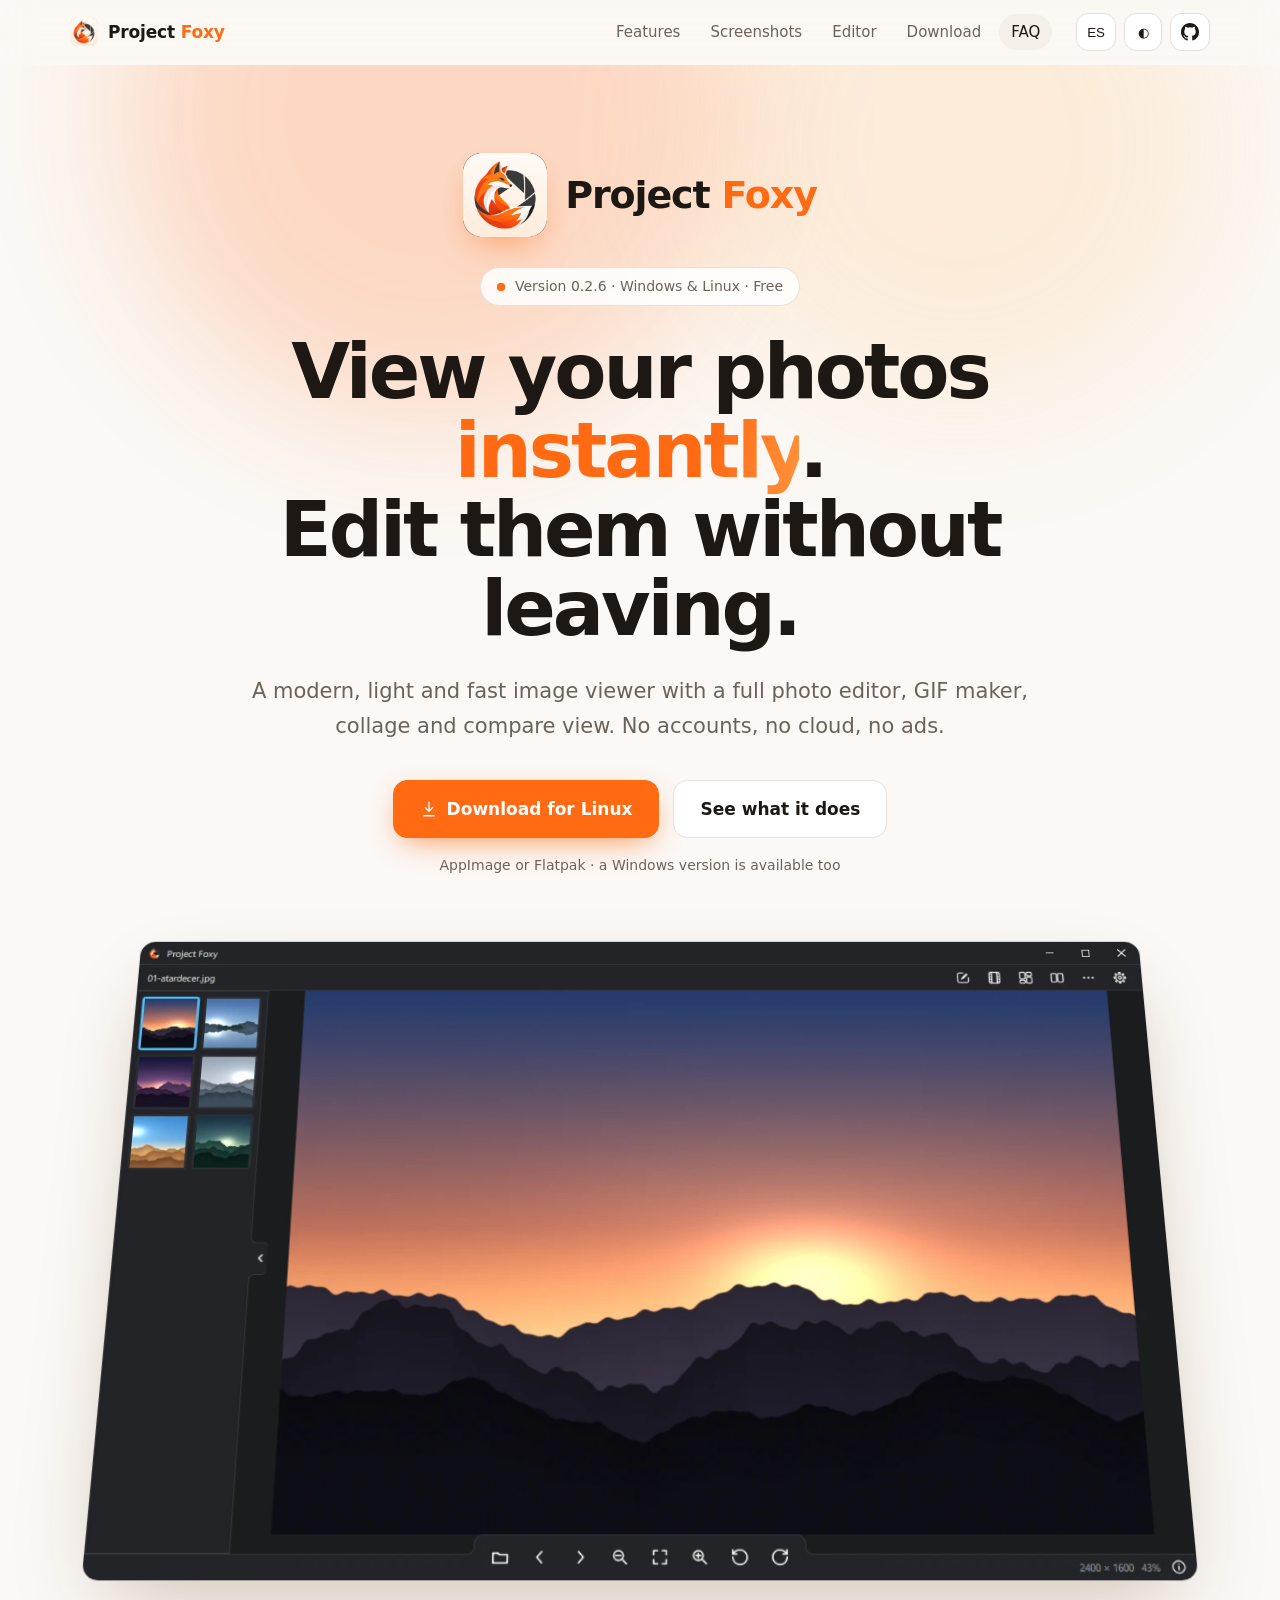
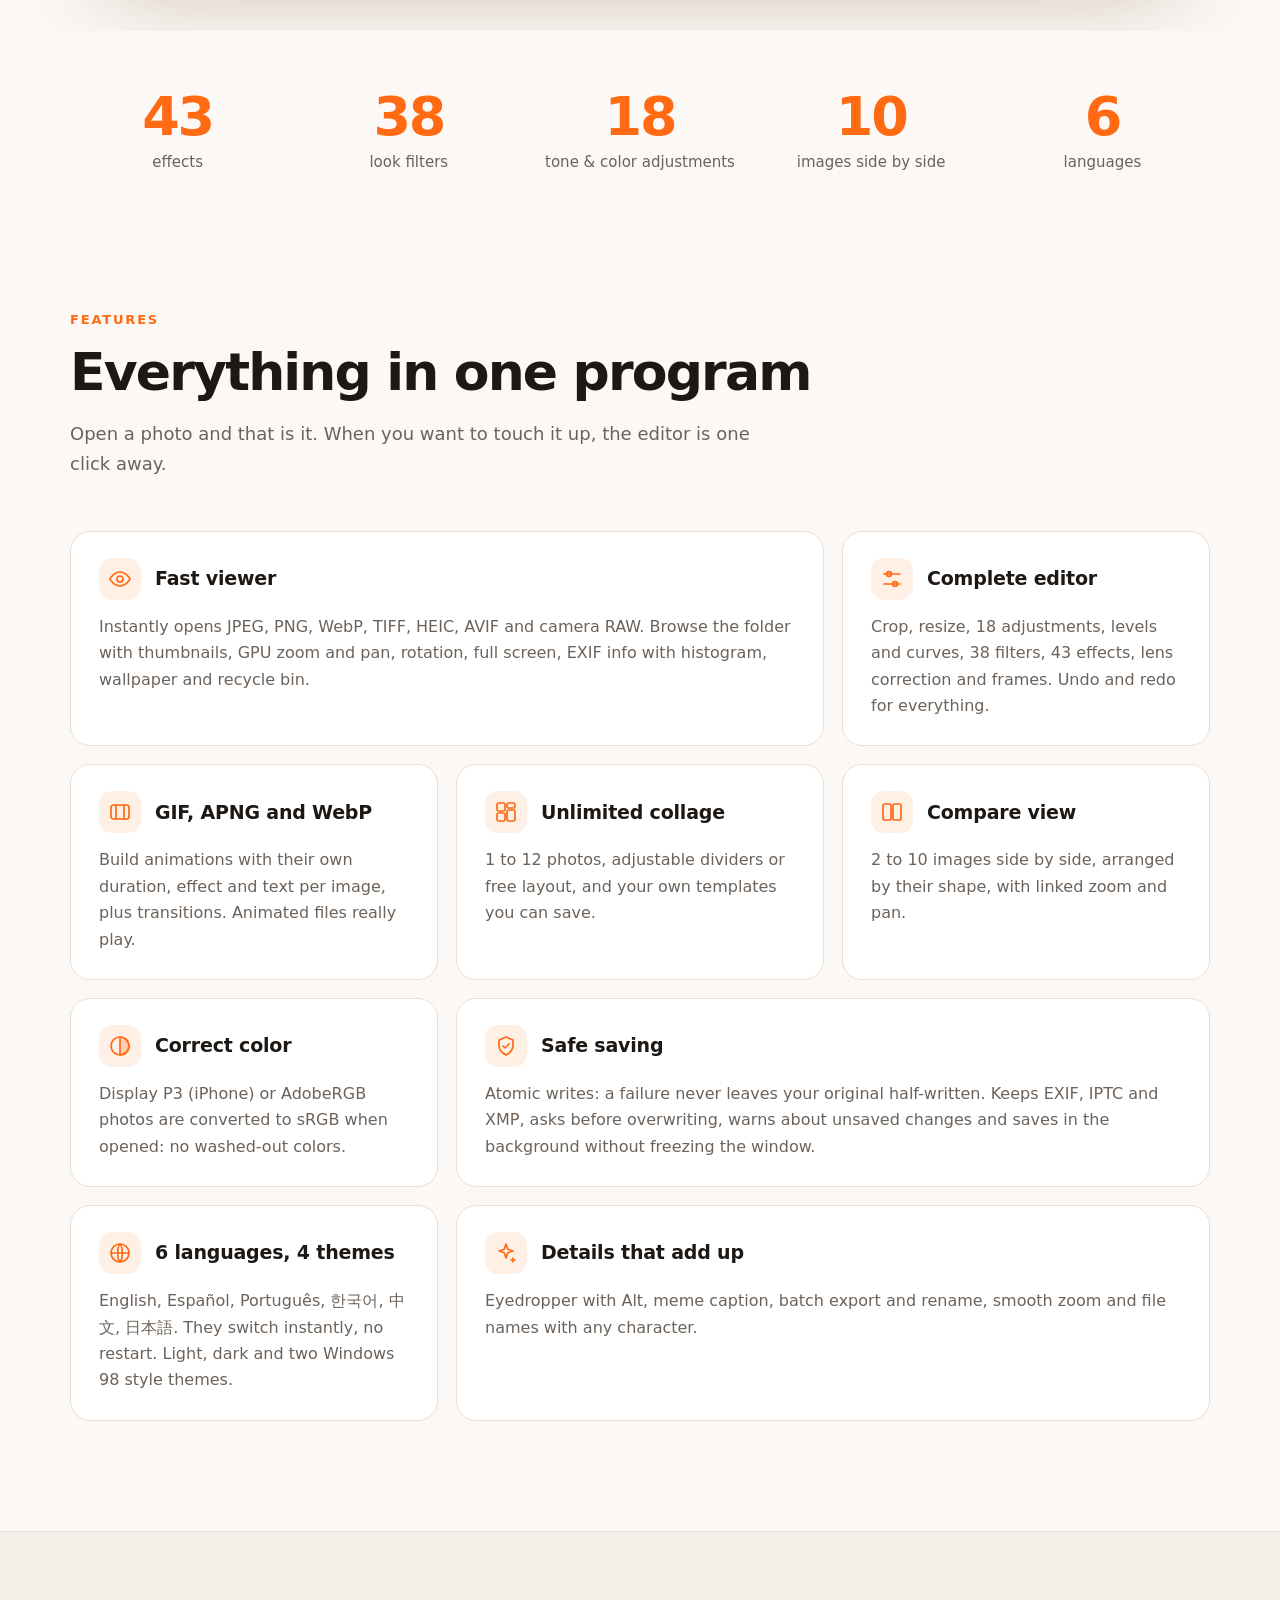
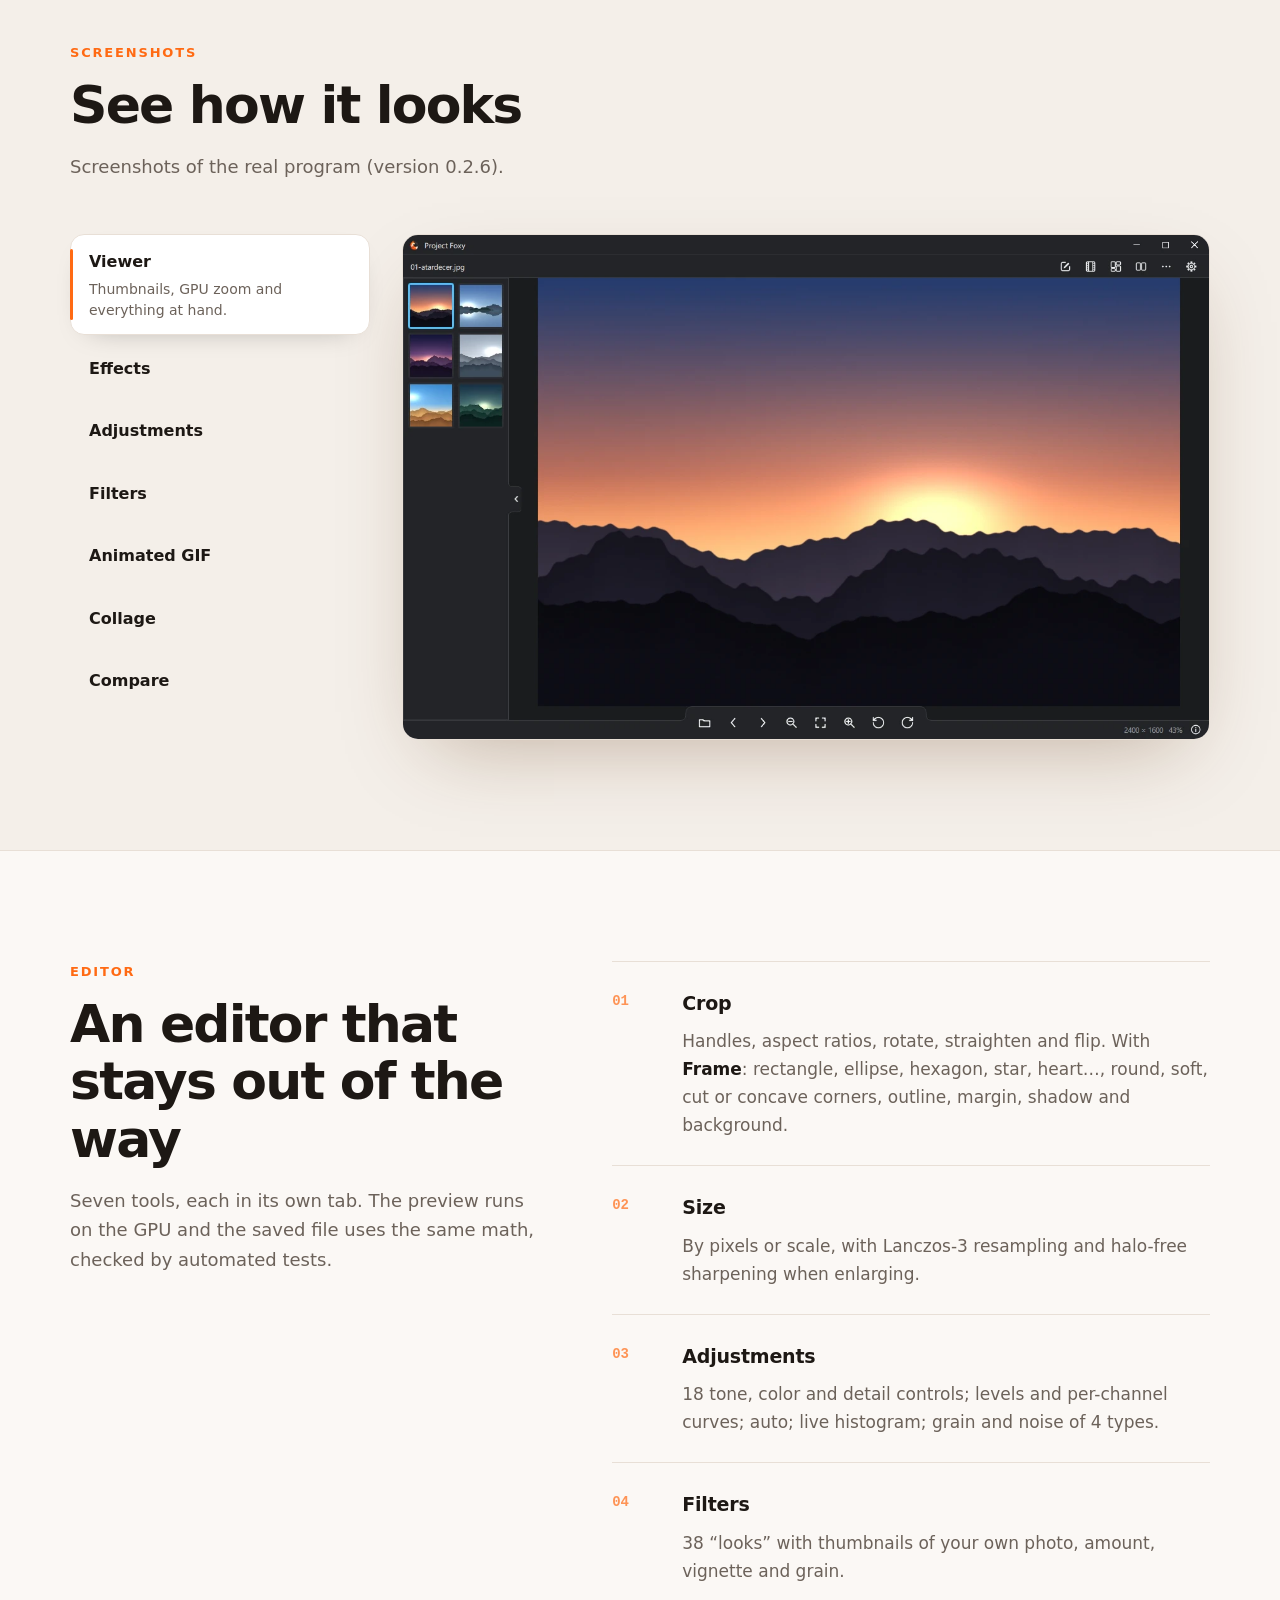
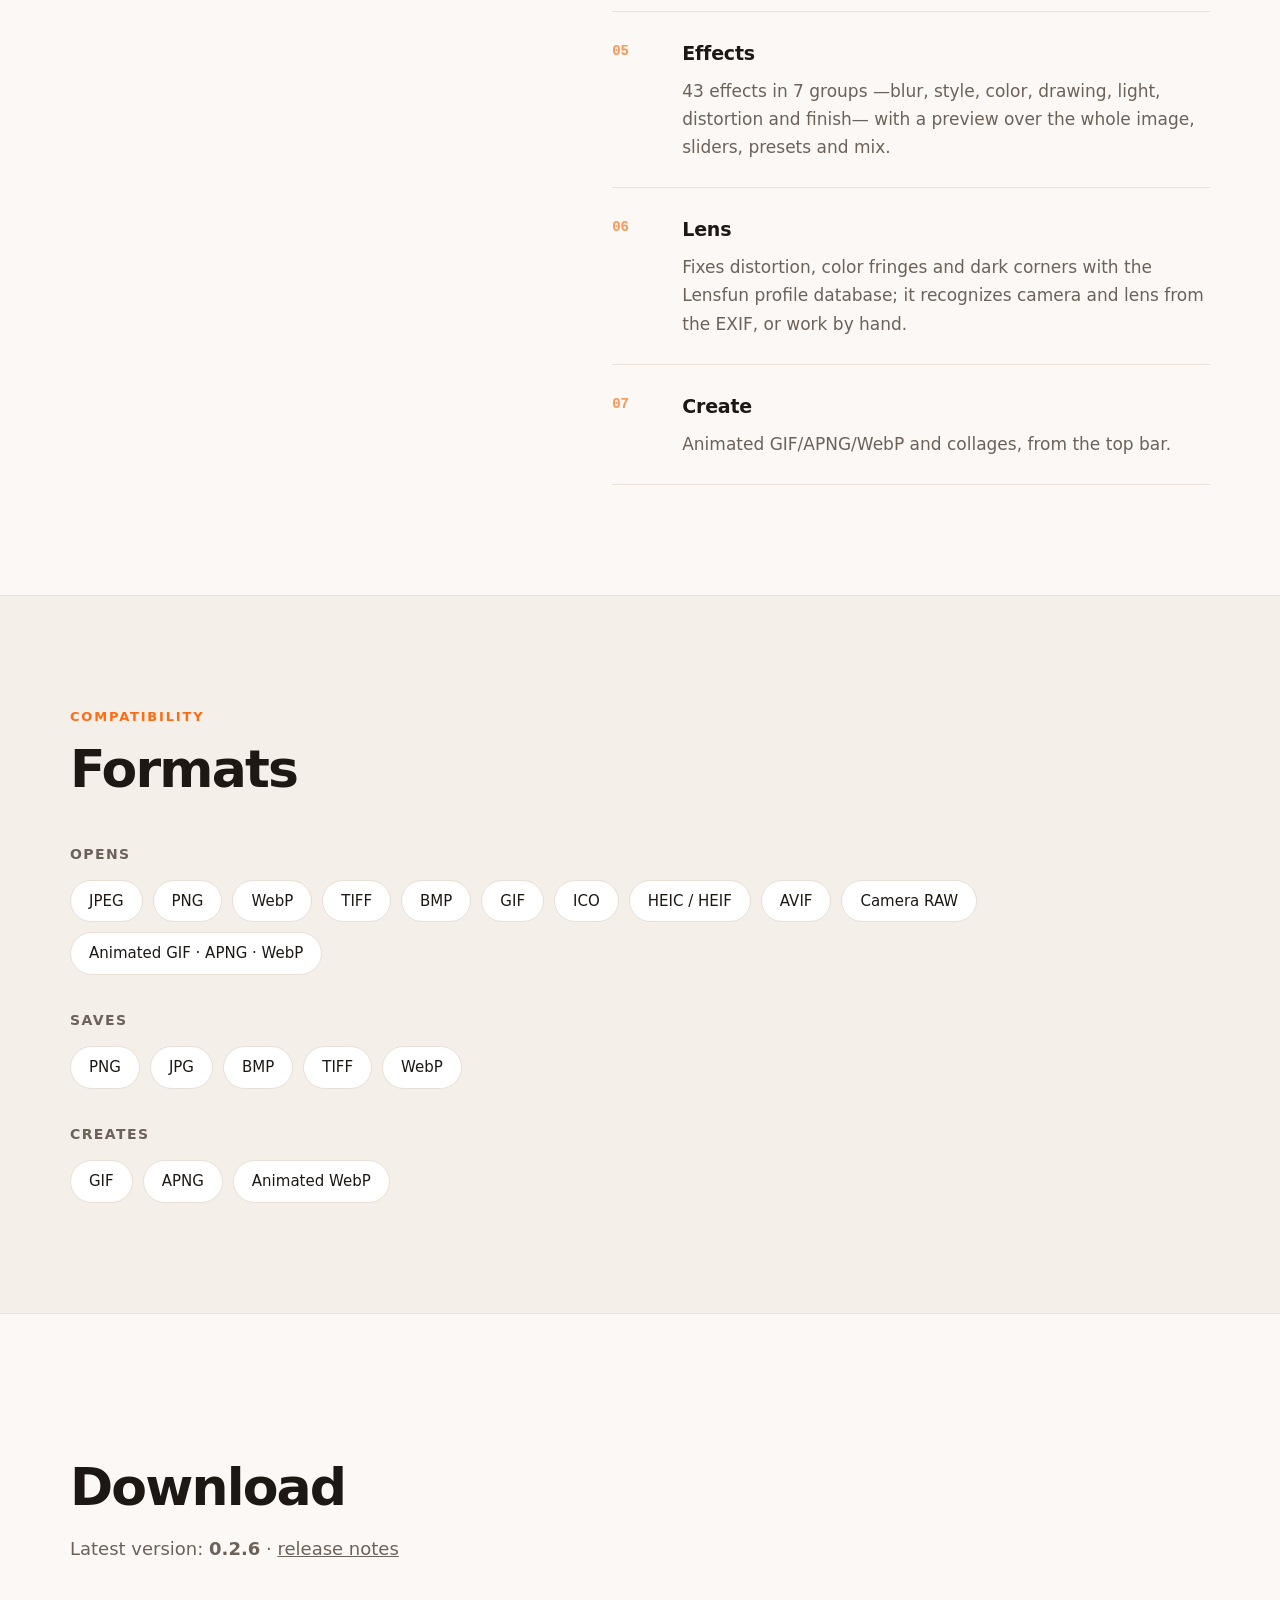
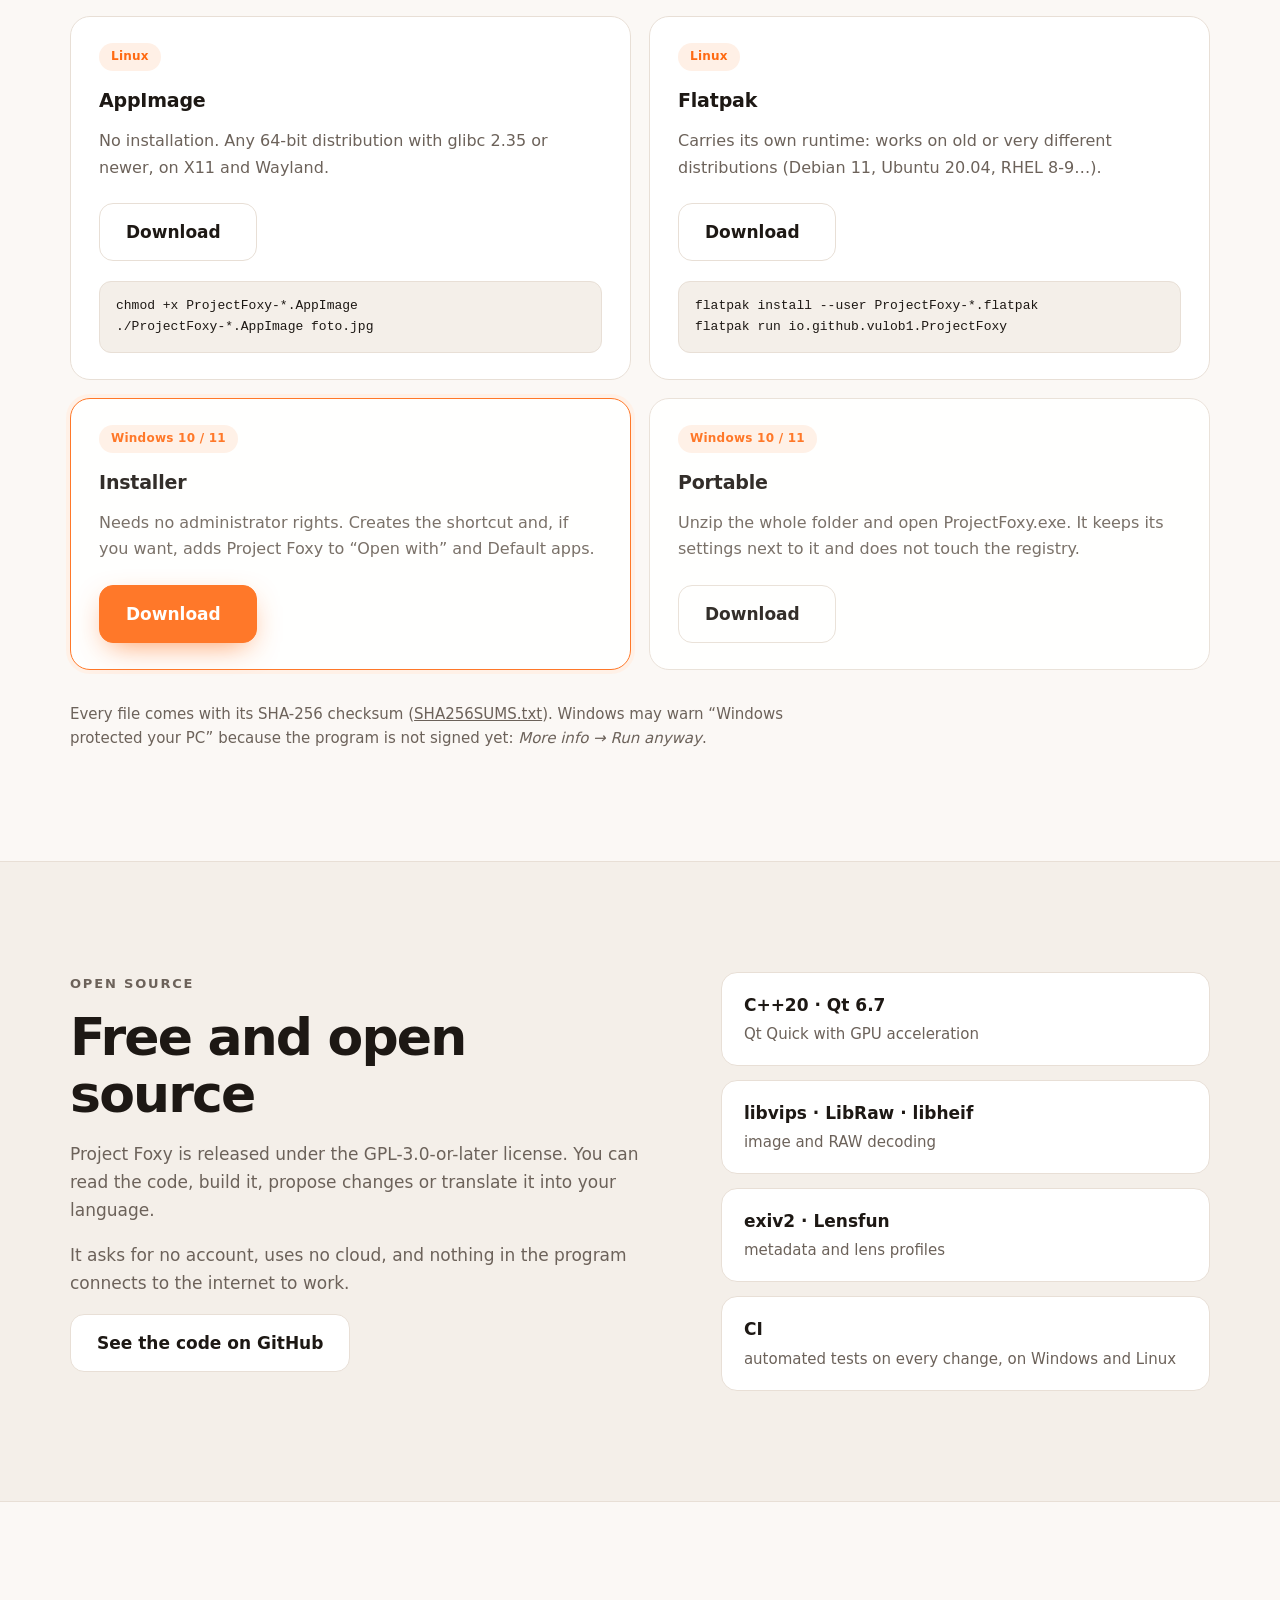
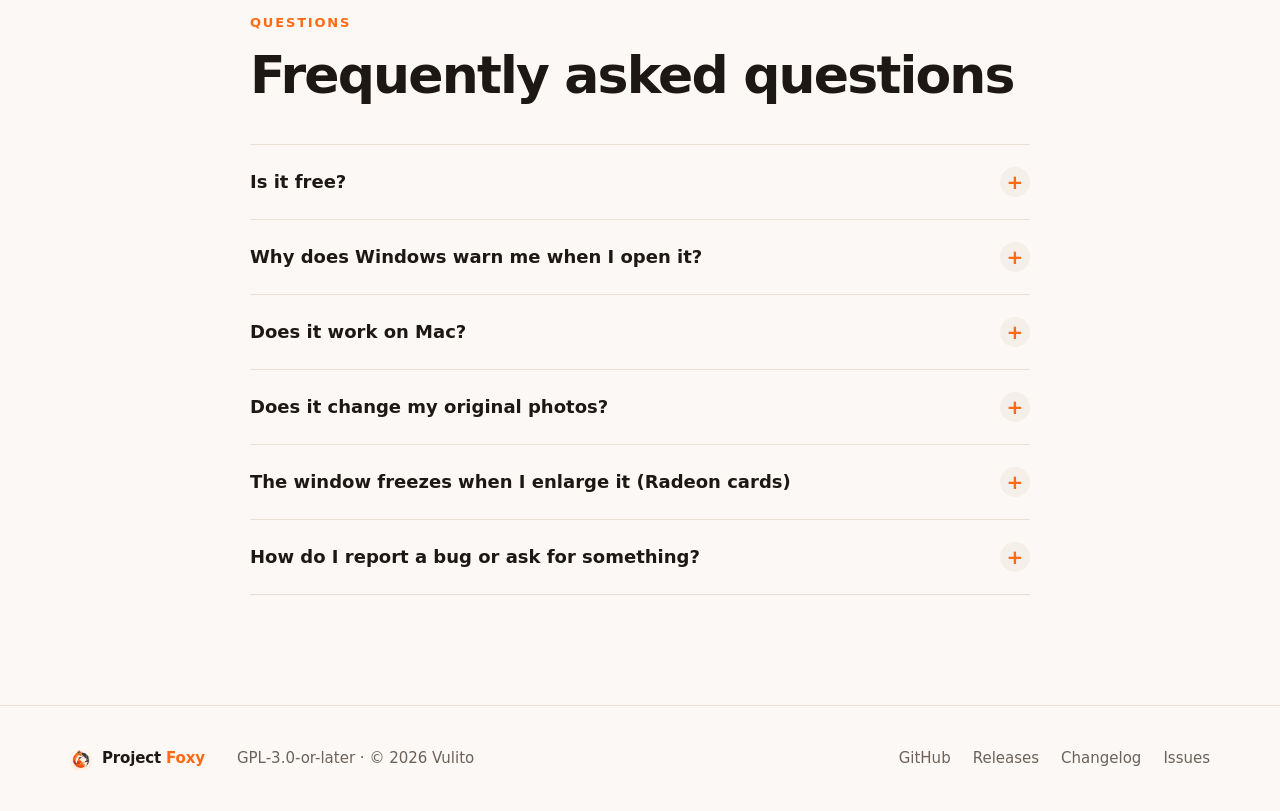
==== index.html @ def410f0 "Revert "Sección «Probá la interfaz»: capturas reales con zonas clickeables" This reverts commit 7e22" ====
<!doctype html>
<html lang="es">
<head>
<meta charset="utf-8">
<meta name="viewport" content="width=device-width, initial-scale=1">
<title>Project Foxy — visor y editor de imágenes</title>
<meta name="description" content="Project Foxy: visor de imágenes rápido y ligero para Windows y Linux, con editor de fotos, creador de GIF, collage y comparador. Gratis y de código abierto.">
<meta name="theme-color" content="#14100d">
<meta property="og:title" content="Project Foxy">
<meta property="og:description" content="Visor de imágenes rápido con editor, GIF, collage y comparador. Gratis, GPL-3.0.">
<meta property="og:image" content="https://vulob1.github.io/img/social.png">
<meta property="og:type" content="website">
<link rel="icon" href="favicon.png">
<link rel="apple-touch-icon" href="apple-touch-icon.png">
<link rel="stylesheet" href="style.css">
<script>
  try { var t = localStorage.getItem('theme'); if (t) document.documentElement.dataset.theme = t; } catch (e) {}
  document.documentElement.classList.add('js');
</script>
</head>
<body>

<svg width="0" height="0" style="position:absolute" aria-hidden="true">
  <defs>
    <symbol id="i-eye" viewBox="0 0 24 24"><path d="M2 12s3.6-7 10-7 10 7 10 7-3.6 7-10 7S2 12 2 12z"/><circle cx="12" cy="12" r="3"/></symbol>
    <symbol id="i-sliders" viewBox="0 0 24 24"><path d="M4 7h16M4 17h16"/><circle cx="9" cy="7" r="2.4"/><circle cx="15" cy="17" r="2.4"/></symbol>
    <symbol id="i-film" viewBox="0 0 24 24"><rect x="3" y="5" width="18" height="14" rx="2.5"/><path d="M8 5v14M16 5v14"/></symbol>
    <symbol id="i-collage" viewBox="0 0 24 24"><rect x="3" y="3" width="8" height="8" rx="1.5"/><rect x="13" y="3" width="8" height="5" rx="1.5"/><rect x="13" y="10" width="8" height="11" rx="1.5"/><rect x="3" y="13" width="8" height="8" rx="1.5"/></symbol>
    <symbol id="i-compare" viewBox="0 0 24 24"><rect x="3" y="4" width="8" height="16" rx="1.8"/><rect x="13" y="4" width="8" height="16" rx="1.8"/></symbol>
    <symbol id="i-color" viewBox="0 0 24 24"><circle cx="12" cy="12" r="9"/><path d="M12 3a9 9 0 0 1 0 18z" fill="currentColor" fill-opacity=".25"/></symbol>
    <symbol id="i-shield" viewBox="0 0 24 24"><path d="M12 3l7 3v5c0 5-3 8-7 10-4-2-7-5-7-10V6z"/><path d="M9 12l2 2 4-4"/></symbol>
    <symbol id="i-globe" viewBox="0 0 24 24"><circle cx="12" cy="12" r="9"/><path d="M3 12h18M12 3c3 3 3 15 0 18-3-3-3-15 0-18z"/></symbol>
    <symbol id="i-spark" viewBox="0 0 24 24"><path d="M12 3l1.8 5.2L19 10l-5.2 1.8L12 17l-1.8-5.2L5 10l5.2-1.8z"/><path d="M19 17v4M17 19h4"/></symbol>
    <symbol id="i-down" viewBox="0 0 24 24"><path d="M12 3v12m0 0l-5-5m5 5l5-5M5 21h14"/></symbol>
  </defs>
</svg>

<div class="progress" id="progress" aria-hidden="true"></div>

<header class="nav" id="nav">
  <div class="wrap nav-in">
    <a class="brand" href="#top"><img src="img/icon.png" alt="" width="28" height="28"><span>Project <b>Foxy</b></span></a>
    <nav class="links" id="links">
      <a href="#funciones" data-i18n="nav.features">Funciones</a>
      <a href="#capturas" data-i18n="nav.shots">Capturas</a>
      <a href="#editor" data-i18n="nav.editor">Editor</a>
      <a href="#descargar" data-i18n="nav.download">Descargar</a>
      <a href="#faq" data-i18n="nav.faq">Preguntas</a>
    </nav>
    <div class="tools">
      <button class="chip-btn" id="lang" aria-label="Idioma / Language">EN</button>
      <button class="chip-btn" id="theme" aria-label="Tema / Theme">◐</button>
      <a class="chip-btn" href="https://github.com/VuloB1/ProjectFoxy" aria-label="GitHub">
        <svg viewBox="0 0 16 16" width="18" height="18" aria-hidden="true"><path fill="currentColor" d="M8 0C3.58 0 0 3.58 0 8c0 3.54 2.29 6.53 5.47 7.59.4.07.55-.17.55-.38 0-.19-.01-.82-.01-1.49-2.01.37-2.53-.49-2.69-.94-.09-.23-.48-.94-.82-1.13-.28-.15-.68-.52-.01-.53.63-.01 1.08.58 1.23.82.72 1.21 1.87.87 2.33.66.07-.52.28-.87.51-1.07-1.78-.2-3.64-.89-3.64-3.95 0-.87.31-1.59.82-2.15-.08-.2-.36-1.02.08-2.12 0 0 .67-.21 2.2.82a7.6 7.6 0 0 1 4 0c1.53-1.04 2.2-.82 2.2-.82.44 1.1.16 1.92.08 2.12.51.56.82 1.27.82 2.15 0 3.07-1.87 3.75-3.65 3.95.29.25.54.73.54 1.48 0 1.07-.01 1.93-.01 2.2 0 .21.15.46.55.38A8.01 8.01 0 0 0 16 8c0-4.42-3.58-8-8-8z"/></svg>
      </a>
    </div>
  </div>
</header>

<main id="top">

<!-- HERO -->
<section class="hero">
  <div class="glow g1" aria-hidden="true"></div>
  <div class="glow g2" aria-hidden="true"></div>
  <div class="wrap">
    <div class="hero-brand rise" style="--d:0"><img src="img/icon.png" alt="" width="84" height="84"><span>Project <b>Foxy</b></span></div>
    <p class="eyebrow rise" style="--d:1"><span class="dot"></span><span id="ver-badge" data-i18n="hero.badge">Versión 0.2.6 · Windows y Linux · Gratis</span></p>
    <h1 class="rise" style="--d:2" data-i18n-html="hero.title">Mirá tus fotos <em>al instante</em>.<br>Editalas sin salir.</h1>
    <p class="lead rise" style="--d:3" data-i18n="hero.lead">Un visor de imágenes moderno, liviano y rápido, con un editor de fotos completo, creador de GIF, collage y comparador. Sin cuentas, sin nube, sin anuncios.</p>
    <div class="cta rise" style="--d:4">
      <a class="btn primary" id="cta-main" href="https://github.com/VuloB1/ProjectFoxy/releases/latest">
        <svg class="i" width="18" height="18"><use href="#i-down"/></svg>
        <span id="cta-label" data-i18n="hero.cta">Descargar</span>
      </a>
      <a class="btn" href="#funciones" data-i18n="hero.more">Ver qué hace</a>
    </div>
    <p class="fine rise" style="--d:5" id="cta-fine" data-i18n="hero.fine">Windows 10/11 de 64 bits · instalador o portable</p>

    <div class="stage rise" style="--d:6">
      <figure class="window hero-shot" id="hero-shot">
        <img data-shot="visor" src="img/es/visor.webp" alt="Project Foxy: el visor con la barra de miniaturas" width="1280" height="800" fetchpriority="high">
      </figure>
    </div>
  </div>
</section>

<!-- NÚMEROS -->
<section class="stats">
  <div class="wrap stats-in">
    <div data-reveal><b data-count="43">43</b><span data-i18n="stat.effects">efectos</span></div>
    <div data-reveal><b data-count="38">38</b><span data-i18n="stat.looks">filtros «look»</span></div>
    <div data-reveal><b data-count="18">18</b><span data-i18n="stat.adjust">ajustes de tono y color</span></div>
    <div data-reveal><b data-count="10">10</b><span data-i18n="stat.compare">imágenes a la vez al comparar</span></div>
    <div data-reveal><b data-count="6">6</b><span data-i18n="stat.langs">idiomas</span></div>
  </div>
</section>

<!-- FUNCIONES -->
<section id="funciones" class="sec">
  <div class="wrap">
    <p class="kicker" data-reveal data-i18n="feat.k">Funciones</p>
    <h2 data-reveal data-i18n="feat.h">Todo en un solo programa</h2>
    <p class="sub" data-reveal data-i18n="feat.sub">Abrís una foto y ya está. Cuando querés tocarla, el editor está a un clic.</p>

    <div class="grid">
      <article class="card wide spot" data-reveal>
        <div class="ch"><svg class="ico" width="26" height="26"><use href="#i-eye"/></svg><h3 data-i18n="f.viewer.h">Visor veloz</h3></div>
        <p data-i18n="f.viewer.p">Abre al instante JPEG, PNG, WebP, TIFF, HEIC, AVIF y RAW de cámara. Recorre la carpeta con miniaturas, zoom y desplazamiento por GPU, rotación, pantalla completa, información EXIF con histograma, fondo de escritorio y papelera.</p>
      </article>
      <article class="card spot" data-reveal>
        <div class="ch"><svg class="ico" width="26" height="26"><use href="#i-sliders"/></svg><h3 data-i18n="f.editor.h">Editor completo</h3></div>
        <p data-i18n="f.editor.p">Recorte, tamaño, 18 ajustes, niveles y curvas, 38 filtros, 43 efectos, corrección de lente y marcos. Deshacer y rehacer en todo.</p>
      </article>
      <article class="card spot" data-reveal>
        <div class="ch"><svg class="ico" width="26" height="26"><use href="#i-film"/></svg><h3 data-i18n="f.gif.h">GIF, APNG y WebP</h3></div>
        <p data-i18n="f.gif.p">Armá animaciones con duración, efecto y texto propios por imagen, y transiciones. Las animadas se reproducen de verdad.</p>
      </article>
      <article class="card spot" data-reveal>
        <div class="ch"><svg class="ico" width="26" height="26"><use href="#i-collage"/></svg><h3 data-i18n="f.collage.h">Collage sin límites</h3></div>
        <p data-i18n="f.collage.p">De 1 a 12 fotos, divisorias ajustables o diseño libre, y plantillas propias que podés guardar.</p>
      </article>
      <article class="card spot" data-reveal>
        <div class="ch"><svg class="ico" width="26" height="26"><use href="#i-compare"/></svg><h3 data-i18n="f.compare.h">Comparador</h3></div>
        <p data-i18n="f.compare.p">De 2 a 10 imágenes lado a lado, acomodadas según su forma, con zoom y desplazamiento vinculados.</p>
      </article>
      <article class="card spot" data-reveal>
        <div class="ch"><svg class="ico" width="26" height="26"><use href="#i-color"/></svg><h3 data-i18n="f.color.h">Color correcto</h3></div>
        <p data-i18n="f.color.p">Las fotos Display P3 (iPhone) o AdobeRGB se convierten a sRGB al abrirlas: nada de colores apagados.</p>
      </article>
      <article class="card wide spot" data-reveal>
        <div class="ch"><svg class="ico" width="26" height="26"><use href="#i-shield"/></svg><h3 data-i18n="f.save.h">Guardado seguro</h3></div>
        <p data-i18n="f.save.p">Escritura atómica: un fallo nunca deja tu original a medias. Conserva EXIF, IPTC y XMP, pide confirmación antes de sobrescribir, avisa de los cambios sin guardar y guarda en segundo plano sin congelar la ventana.</p>
      </article>
      <article class="card spot" data-reveal>
        <div class="ch"><svg class="ico" width="26" height="26"><use href="#i-globe"/></svg><h3 data-i18n="f.langs.h">6 idiomas, 4 temas</h3></div>
        <p data-i18n="f.langs.p">Español, English, Português, 한국어, 中文, 日本語. Cambian al instante, sin reiniciar. Temas claro, oscuro y dos estilo Windows 98.</p>
      </article>
      <article class="card wide spot" data-reveal>
        <div class="ch"><svg class="ico" width="26" height="26"><use href="#i-spark"/></svg><h3 data-i18n="f.more.h">Detalles que suman</h3></div>
        <p data-i18n="f.more.p">Cuentagotas con Alt, leyenda de meme, exportación y renombrado por lote, zoom suavizado y nombres de archivo con cualquier carácter.</p>
      </article>
    </div>
  </div>
</section>

<!-- CAPTURAS -->
<section id="capturas" class="sec alt">
  <div class="wrap">
    <p class="kicker" data-reveal data-i18n="shots.k">Capturas</p>
    <h2 data-reveal data-i18n="shots.h">Mirá cómo se ve</h2>
    <p class="sub" data-reveal data-i18n="shots.sub">Capturas del programa real (versión 0.2.6).</p>

    <div class="showcase" data-reveal>
      <div class="tabs" role="tablist" id="shot-tabs">
        <button role="tab" class="on" data-shot="visor"><b data-i18n="shots.viewer">Visor</b><span data-i18n="shots.viewer.d">Miniaturas, zoom por GPU y todo a mano.</span></button>
        <button role="tab" data-shot="efectos"><b data-i18n="shots.effects">Efectos</b><span data-i18n="shots.effects.d">43 efectos con vista previa en toda la imagen.</span></button>
        <button role="tab" data-shot="ajustes"><b data-i18n="shots.adjust">Ajustes</b><span data-i18n="shots.adjust.d">18 controles, niveles, curvas e histograma.</span></button>
        <button role="tab" data-shot="filtros"><b data-i18n="shots.filters">Filtros</b><span data-i18n="shots.filters.d">38 «looks» con miniaturas de tu foto.</span></button>
        <button role="tab" data-shot="gif"><b data-i18n="shots.gif">GIF animado</b><span data-i18n="shots.gif.d">Animaciones con transiciones y texto.</span></button>
        <button role="tab" data-shot="collage"><b data-i18n="shots.collage">Collage</b><span data-i18n="shots.collage.d">Diseños de rejilla o libres, sin límites.</span></button>
        <button role="tab" data-shot="comparador"><b data-i18n="shots.compare">Comparador</b><span data-i18n="shots.compare.d">Hasta 10 imágenes con zoom vinculado.</span></button>
      </div>
      <figure class="window big">
        <div class="swap">
          <img id="shot-a" class="show" data-shot="visor" src="img/es/visor.webp" alt="" width="1280" height="800" loading="lazy">
          <img id="shot-b" data-shot="visor" src="" alt="" width="1280" height="800" loading="lazy">
        </div>
      </figure>
    </div>
  </div>
</section>

<!-- EDITOR -->
<section id="editor" class="sec">
  <div class="wrap split">
    <div class="side">
      <p class="kicker" data-reveal data-i18n="ed.k">Editor</p>
      <h2 data-reveal data-i18n="ed.h">Un editor que no estorba</h2>
      <p class="sub" data-reveal data-i18n="ed.sub">Siete herramientas, cada una en su pestaña. La vista previa corre en la GPU y el archivo guardado usa la misma matemática, comprobada por pruebas automáticas.</p>
    </div>
    <div class="rows">
      <div class="row" data-reveal><span class="n">01</span><div><h3 data-i18n="ed.crop.h">Recortar</h3><p data-i18n-html="ed.crop.p">Tiradores, proporciones, rotar, enderezar y voltear. Con <b>Marco</b>: rectángulo, elipse, hexágono, estrella, corazón…, esquinas redondas, suaves, cortadas o cóncavas, contorno, margen, sombra y fondo.</p></div></div>
      <div class="row" data-reveal><span class="n">02</span><div><h3 data-i18n="ed.size.h">Tamaño</h3><p data-i18n="ed.size.p">Por píxeles o escala, con remuestreo Lanczos-3 y nitidez sin halos al ampliar.</p></div></div>
      <div class="row" data-reveal><span class="n">03</span><div><h3 data-i18n="ed.adj.h">Ajustes</h3><p data-i18n="ed.adj.p">18 controles de tono, color y detalle; niveles y curvas por canal; automático; histograma en vivo; grano y ruido de 4 tipos.</p></div></div>
      <div class="row" data-reveal><span class="n">04</span><div><h3 data-i18n="ed.fil.h">Filtros</h3><p data-i18n="ed.fil.p">38 «looks» con miniaturas de tu propia foto, cantidad, viñeta y grano.</p></div></div>
      <div class="row" data-reveal><span class="n">05</span><div><h3 data-i18n="ed.fx.h">Efectos</h3><p data-i18n="ed.fx.p">43 efectos en 7 grupos —desenfoque, estilo, color, dibujo, luz, distorsión y acabado— con vista previa sobre toda la imagen, sliders, preajustes y mezcla.</p></div></div>
      <div class="row" data-reveal><span class="n">06</span><div><h3 data-i18n="ed.lens.h">Lente</h3><p data-i18n="ed.lens.p">Corrige distorsión, franjas de color y esquinas oscuras con la base de perfiles de Lensfun; reconoce cámara y objetivo por el EXIF, o se hace a mano.</p></div></div>
      <div class="row" data-reveal><span class="n">07</span><div><h3 data-i18n="ed.create.h">Crear</h3><p data-i18n="ed.create.p">GIF/APNG/WebP animados y collages, desde la barra superior.</p></div></div>
    </div>
  </div>
</section>

<!-- FORMATOS -->
<section class="sec alt">
  <div class="wrap">
    <p class="kicker" data-reveal data-i18n="fmt.k">Compatibilidad</p>
    <h2 data-reveal data-i18n="fmt.h">Formatos</h2>
    <div class="fmt">
      <div data-reveal>
        <h3 data-i18n="fmt.open">Abre</h3>
        <p class="chips"><span>JPEG</span><span>PNG</span><span>WebP</span><span>TIFF</span><span>BMP</span><span>GIF</span><span>ICO</span><span>HEIC / HEIF</span><span>AVIF</span><span data-i18n="fmt.raw">RAW de cámara</span><span data-i18n="fmt.anim">GIF · APNG · WebP animados</span></p>
      </div>
      <div data-reveal>
        <h3 data-i18n="fmt.save">Guarda</h3>
        <p class="chips"><span>PNG</span><span>JPG</span><span>BMP</span><span>TIFF</span><span>WebP</span></p>
      </div>
      <div data-reveal>
        <h3 data-i18n="fmt.make">Crea</h3>
        <p class="chips"><span>GIF</span><span>APNG</span><span data-i18n="fmt.webpa">WebP animado</span></p>
      </div>
    </div>
  </div>
</section>

<!-- DESCARGAR -->
<section id="descargar" class="sec">
  <div class="wrap">
    <p class="kicker" data-reveal data-i18n="dl.k">Descarga</p>
    <h2 data-reveal data-i18n="dl.h">Descargar</h2>
    <p class="sub" data-reveal><span data-i18n="dl.sub">Última versión:</span> <b id="dl-ver">0.2.6</b> · <a id="dl-notes" href="https://github.com/VuloB1/ProjectFoxy/releases/latest" data-i18n="dl.notes">notas de la versión</a></p>

    <div class="dl-grid">
      <article class="dl card hl" data-os="win" data-reveal>
        <span class="tag">Windows 10 / 11</span>
        <h3 data-i18n="dl.setup.h">Instalador</h3>
        <p data-i18n="dl.setup.p">No pide permisos de administrador. Crea el acceso directo y, si querés, te deja en «Abrir con» y en Aplicaciones predeterminadas.</p>
        <a class="btn primary" data-asset="Setup" href="https://github.com/VuloB1/ProjectFoxy/releases/latest"><span data-i18n="dl.get">Descargar</span> <small></small></a>
      </article>
      <article class="dl card" data-os="win" data-reveal>
        <span class="tag">Windows 10 / 11</span>
        <h3 data-i18n="dl.port.h">Portable</h3>
        <p data-i18n="dl.port.p">Descomprimí toda la carpeta y abrí ProjectFoxy.exe. Guarda su configuración al lado y no toca el registro.</p>
        <a class="btn" data-asset="portable" href="https://github.com/VuloB1/ProjectFoxy/releases/latest"><span data-i18n="dl.get">Descargar</span> <small></small></a>
      </article>
      <article class="dl card" data-os="linux" data-reveal>
        <span class="tag">Linux</span>
        <h3>AppImage</h3>
        <p data-i18n="dl.ai.p">Sin instalar nada. Cualquier distribución de 64 bits con glibc 2.35 o más nueva, en X11 y Wayland.</p>
        <a class="btn" data-asset="AppImage" href="https://github.com/VuloB1/ProjectFoxy/releases/latest"><span data-i18n="dl.get">Descargar</span> <small></small></a>
        <pre><code>chmod +x ProjectFoxy-*.AppImage
./ProjectFoxy-*.AppImage foto.jpg</code></pre>
      </article>
      <article class="dl card" data-os="linux" data-reveal>
        <span class="tag">Linux</span>
        <h3>Flatpak</h3>
        <p data-i18n="dl.fp.p">Trae su propio runtime: sirve en distribuciones viejas o muy distintas (Debian 11, Ubuntu 20.04, RHEL 8-9…).</p>
        <a class="btn" data-asset="flatpak" href="https://github.com/VuloB1/ProjectFoxy/releases/latest"><span data-i18n="dl.get">Descargar</span> <small></small></a>
        <pre><code>flatpak install --user ProjectFoxy-*.flatpak
flatpak run io.github.vulob1.ProjectFoxy</code></pre>
      </article>
    </div>

    <p class="note" data-reveal data-i18n-html="dl.note">Cada archivo trae su suma SHA-256 (<a href="https://github.com/VuloB1/ProjectFoxy/releases/latest">SHA256SUMS.txt</a>). Windows puede avisar «Windows protegió su PC» porque el programa todavía no está firmado: <em>Más información → Ejecutar de todas formas</em>.</p>
  </div>
</section>

<!-- ABIERTO -->
<section class="sec alt">
  <div class="wrap two">
    <div>
      <p class="kicker" data-reveal data-i18n="os.k">Código abierto</p>
      <h2 data-reveal data-i18n="os.h">Gratis y de código abierto</h2>
      <p data-reveal data-i18n="os.p1">Project Foxy se publica bajo la licencia GPL-3.0-or-later. Podés leer el código, compilarlo, proponer cambios o traducirlo a tu idioma.</p>
      <p data-reveal data-i18n="os.p2">No pide cuenta, no usa la nube y el programa no incluye nada que se conecte a internet para funcionar.</p>
      <p data-reveal><a class="btn" href="https://github.com/VuloB1/ProjectFoxy" data-i18n="os.repo">Ver el código en GitHub</a></p>
    </div>
    <ul class="facts">
      <li data-reveal><b>C++20 · Qt 6.7</b><span data-i18n="os.f1">Qt Quick con aceleración por GPU</span></li>
      <li data-reveal><b>libvips · LibRaw · libheif</b><span data-i18n="os.f2">decodificación de imágenes y RAW</span></li>
      <li data-reveal><b>exiv2 · Lensfun</b><span data-i18n="os.f3">metadatos y perfiles de lente</span></li>
      <li data-reveal><b>CI</b><span data-i18n="os.f4">pruebas automáticas en cada cambio, en Windows y Linux</span></li>
    </ul>
  </div>
</section>

<!-- FAQ -->
<section id="faq" class="sec">
  <div class="wrap narrow">
    <p class="kicker" data-reveal data-i18n="faq.k">Dudas</p>
    <h2 data-reveal data-i18n="faq.h">Preguntas frecuentes</h2>
    <div class="faq" data-reveal>
      <details><summary data-i18n="faq.q1">¿Es gratis?</summary><div><p data-i18n="faq.a1">Sí, completamente, y seguirá siéndolo. Si te gusta podés ayudar con un aviso de error, una traducción o una mejora en GitHub.</p></div></details>
      <details><summary data-i18n="faq.q2">¿Por qué Windows me avisa al abrirlo?</summary><div><p data-i18n="faq.a2">Porque el programa todavía no tiene firma de código, algo que cuesta dinero cada año. Verificá la suma SHA-256 de la descarga y elegí «Más información → Ejecutar de todas formas».</p></div></details>
      <details><summary data-i18n="faq.q3">¿Funciona en Mac?</summary><div><p data-i18n="faq.a3">Todavía no: hoy hay versiones para Windows 10/11 y Linux (AppImage y Flatpak).</p></div></details>
      <details><summary data-i18n="faq.q4">¿Modifica mis fotos originales?</summary><div><p data-i18n="faq.a4">Nunca sin avisarte: pide confirmación antes de sobrescribir y escribe el archivo de forma atómica, así que un fallo no lo deja a medias.</p></div></details>
      <details><summary data-i18n="faq.q5">La ventana se congela al agrandarla (tarjetas Radeon)</summary><div><p data-i18n="faq.a5">Se vio en una Radeon RX 6750 XT con Direct3D 11. Desde la 0.2.6 hay un ajuste «Sincronizar con la pantalla (V-Sync)»; apagarlo lo soluciona en ese caso.</p></div></details>
      <details><summary data-i18n="faq.q6">¿Cómo reporto un error o pido algo?</summary><div><p><span data-i18n="faq.a6">Abrí un issue en</span> <a href="https://github.com/VuloB1/ProjectFoxy/issues">GitHub</a> <span data-i18n="faq.a6b">(hay plantillas).</span></p></div></details>
    </div>
  </div>
</section>

</main>

<footer class="foot">
  <div class="wrap foot-in">
    <span class="brand"><img src="img/icon.png" alt="" width="22" height="22"><span>Project <b>Foxy</b></span></span>
    <span data-i18n="foot.lic">GPL-3.0-or-later · © 2026 Vulito</span>
    <span class="flinks">
      <a href="https://github.com/VuloB1/ProjectFoxy">GitHub</a>
      <a href="https://github.com/VuloB1/ProjectFoxy/releases">Releases</a>
      <a href="https://github.com/VuloB1/ProjectFoxy/blob/main/CHANGELOG.md">Changelog</a>
      <a href="https://github.com/VuloB1/ProjectFoxy/issues">Issues</a>
    </span>
  </div>
</footer>

<script src="app.js"></script>
</body>
</html>
---- style.css ----
:root {
  --bg: #fbf8f5; --bg2: #f4efe9; --card: #ffffff; --ink: #1d1814; --mute: #6c625a; --line: #e8dfd6;
  --accent: #ff6a13; --accent-ink: #ffffff; --accent-soft: #fff0e6;
  --shadow: 0 30px 80px -30px rgba(90,45,10,.35);
  --r: 20px; --ease: cubic-bezier(.2,.7,.2,1);
}
@media (prefers-color-scheme: dark) {
  :root:not([data-theme="light"]) {
    --bg: #14100d; --bg2: #1a1511; --card: #1f1915; --ink: #f4eee8; --mute: #a69a8f; --line: #2e2620;
    --accent-soft: #3a2314; --shadow: 0 30px 80px -30px rgba(0,0,0,.8);
  }
}
:root[data-theme="dark"] {
  --bg: #14100d; --bg2: #1a1511; --card: #1f1915; --ink: #f4eee8; --mute: #a69a8f; --line: #2e2620;
  --accent-soft: #3a2314; --shadow: 0 30px 80px -30px rgba(0,0,0,.8);
}

* { box-sizing: border-box; }
html { scroll-behavior: smooth; scroll-padding-top: 76px; }
body {
  margin: 0; background: var(--bg); color: var(--ink);
  font: 17px/1.65 system-ui, -apple-system, "Segoe UI", Roboto, "Noto Sans", sans-serif;
  -webkit-font-smoothing: antialiased; overflow-x: hidden;
  transition: background .3s, color .3s;
}
img { max-width: 100%; height: auto; display: block; }
a { color: inherit; }
b { font-weight: 650; }
.wrap { width: min(1140px, 100% - 40px); margin-inline: auto; }
.narrow { width: min(780px, 100% - 40px); }
.i, .ico { fill: none; stroke: currentColor; stroke-width: 1.7; stroke-linecap: round; stroke-linejoin: round; }

/* progreso de lectura */
.progress { position: fixed; inset: 0 0 auto 0; height: 3px; z-index: 30; transform-origin: 0 50%; transform: scaleX(0); background: linear-gradient(90deg, #ff9a3c, var(--accent)); }

/* nav */
.nav { position: sticky; top: 0; z-index: 20; backdrop-filter: blur(16px) saturate(1.4); background: color-mix(in srgb, var(--bg) 75%, transparent); border-bottom: 1px solid transparent; transition: border-color .3s, background .3s; }
.nav.scrolled { border-bottom-color: var(--line); }
.nav-in { display: flex; align-items: center; gap: 24px; height: 64px; }
.brand { display: inline-flex; align-items: center; gap: 10px; text-decoration: none; font-weight: 600; letter-spacing: -.01em; }
.brand b { color: var(--accent); }
.brand img { border-radius: 8px; transition: transform .5s var(--ease); }
.brand:hover img { transform: rotate(-8deg) scale(1.08); }
.links { display: flex; gap: 6px; margin-left: auto; }
.links a { position: relative; padding: 6px 12px; border-radius: 99px; text-decoration: none; color: var(--mute); font-size: 15px; transition: color .2s, background .2s; }
.links a:hover { color: var(--ink); }
.links a.on { color: var(--ink); background: var(--bg2); }
.tools { display: flex; gap: 8px; }
.chip-btn { display: inline-grid; place-items: center; min-width: 38px; height: 38px; padding: 0 10px; border: 1px solid var(--line); border-radius: 12px; background: var(--card); color: var(--ink); font: 600 13px/1 inherit; cursor: pointer; text-decoration: none; transition: border-color .2s, transform .2s var(--ease); }
.chip-btn:hover { border-color: var(--accent); transform: translateY(-1px); }
@media (max-width: 800px) { .links { display: none; } .tools { margin-left: auto; } }

/* aparición */
.js .rise { opacity: 0; transform: translateY(24px); animation: rise .9s var(--ease) forwards; animation-delay: calc(var(--d, 0) * 110ms + 100ms); }
@keyframes rise { to { opacity: 1; transform: none; } }
.js [data-reveal] { opacity: 0; transform: translateY(28px); transition: opacity .8s var(--ease), transform .8s var(--ease); transition-delay: var(--rd, 0ms); }
.js [data-reveal].in { opacity: 1; transform: none; }

/* hero */
.hero { position: relative; overflow: hidden; padding: 88px 0 40px; text-align: center; }
.glow { position: absolute; border-radius: 50%; filter: blur(70px); opacity: .55; pointer-events: none; }
.g1 { width: 620px; height: 620px; left: 50%; top: -260px; margin-left: -520px; background: color-mix(in srgb, var(--accent) 40%, transparent); animation: drift 18s ease-in-out infinite alternate; }
.g2 { width: 520px; height: 520px; left: 50%; top: -180px; margin-left: 60px; background: color-mix(in srgb, #ffb35c 32%, transparent); animation: drift 22s ease-in-out infinite alternate-reverse; }
@keyframes drift { from { transform: translate(0,0) scale(1); } to { transform: translate(60px, 50px) scale(1.15); } }
.hero .wrap { position: relative; }
.eyebrow { display: inline-flex; align-items: center; gap: 10px; margin: 0 0 26px; padding: 7px 16px; border: 1px solid var(--line); border-radius: 99px; background: color-mix(in srgb, var(--card) 85%, transparent); font-size: 14px; color: var(--mute); backdrop-filter: blur(6px); }
.dot { position: relative; width: 8px; height: 8px; border-radius: 50%; background: var(--accent); }
.dot::after { content: ""; position: absolute; inset: 0; border-radius: 50%; background: var(--accent); animation: ping 2.2s ease-out infinite; }
@keyframes ping { from { transform: scale(1); opacity: .7; } to { transform: scale(3.2); opacity: 0; } }
h1 { margin: 0 auto; max-width: 13em; font-size: clamp(40px, 7vw, 76px); line-height: 1.04; letter-spacing: -.04em; font-weight: 750; }
h1 em { font-style: normal; color: var(--accent); background: linear-gradient(100deg, var(--accent) 30%, #ffb35c 50%, var(--accent) 70%) 0 0/250% 100%; -webkit-background-clip: text; background-clip: text; -webkit-text-fill-color: transparent; animation: shine 6s ease-in-out infinite; }
@keyframes shine { 0%, 40% { background-position: 100% 0; } 80%, 100% { background-position: 0 0; } }
.lead { margin: 26px auto 0; max-width: 38em; font-size: clamp(18px, 2vw, 21px); color: var(--mute); }
.cta { display: flex; justify-content: center; flex-wrap: wrap; gap: 14px; margin-top: 36px; }
.btn { display: inline-flex; align-items: center; gap: 9px; padding: 14px 26px; border: 1px solid var(--line); border-radius: 14px; background: var(--card); color: var(--ink); font-weight: 600; text-decoration: none; transition: transform .25s var(--ease), border-color .2s, box-shadow .25s; }
.btn:hover { transform: translateY(-2px); border-color: var(--accent); }
.btn.primary { background: var(--accent); border-color: var(--accent); color: var(--accent-ink); box-shadow: 0 10px 30px -10px color-mix(in srgb, var(--accent) 80%, transparent); }
.btn.primary:hover { box-shadow: 0 16px 36px -10px color-mix(in srgb, var(--accent) 90%, transparent); }
.btn.primary .i { animation: bob 2.4s ease-in-out infinite; }
@keyframes bob { 50% { transform: translateY(3px); } }
.btn small { opacity: .75; font-weight: 500; }
.fine { margin: 16px 0 0; font-size: 14px; color: var(--mute); }

.stage { perspective: 1400px; margin-top: 64px; }
.window { margin: 0; border: 1px solid var(--line); border-radius: 16px; overflow: hidden; background: var(--card); box-shadow: var(--shadow); }
.window .bar { display: flex; gap: 7px; padding: 12px 16px; border-bottom: 1px solid var(--line); background: var(--bg2); }
.window .bar i { width: 11px; height: 11px; border-radius: 50%; background: var(--line); }
.hero-shot { max-width: 1040px; margin: 0 auto; transform-origin: 50% 0; transform: rotateX(var(--tilt, 14deg)) translateY(var(--lift, 0px)) scale(var(--sc, .96)); will-change: transform; }

/* números */
.stats { padding: 56px 0 24px; }
.stats-in { display: grid; grid-template-columns: repeat(5, 1fr); gap: 16px; text-align: center; }
.stats b { display: block; font-size: clamp(34px, 5vw, 54px); line-height: 1.1; letter-spacing: -.04em; color: var(--accent); font-variant-numeric: tabular-nums; }
.stats span { font-size: 15px; color: var(--mute); }
@media (max-width: 700px) { .stats-in { grid-template-columns: repeat(3, 1fr); row-gap: 28px; } }

/* secciones */
.sec { padding: 110px 0; }
.sec.alt { background: var(--bg2); border-block: 1px solid var(--line); }
.kicker { margin: 0 0 14px; font-size: 13px; font-weight: 700; letter-spacing: .14em; text-transform: uppercase; color: var(--accent); }
h2 { margin: 0; font-size: clamp(32px, 4.6vw, 52px); letter-spacing: -.035em; line-height: 1.1; }
.sub { margin: 18px 0 52px; color: var(--mute); max-width: 40em; font-size: 18px; }
h3 { margin: 0 0 8px; font-size: 19px; letter-spacing: -.01em; }

/* tarjetas */
.grid { display: grid; grid-template-columns: repeat(3, 1fr); gap: 18px; }
.card { position: relative; padding: 26px 28px; border: 1px solid var(--line); border-radius: var(--r); background: var(--card); transition: transform .35s var(--ease), border-color .25s, box-shadow .35s; }
.card p { margin: 0; color: var(--mute); font-size: 16px; }
.card.wide { grid-column: span 2; }
.ch { display: flex; align-items: center; gap: 14px; margin-bottom: 14px; }
.ch h3 { margin: 0; }
.ico { flex: none; display: block; padding: 9px; width: 42px; height: 42px; border-radius: 13px; background: var(--accent-soft); color: var(--accent); transition: transform .4s var(--ease); }
.card:hover { transform: translateY(-4px); border-color: color-mix(in srgb, var(--accent) 50%, var(--line)); box-shadow: 0 24px 50px -28px rgba(0,0,0,.35); }
.card:hover .ico { transform: scale(1.1) rotate(-6deg); }
.spot::before { content: ""; position: absolute; inset: 0; border-radius: inherit; pointer-events: none; opacity: 0; transition: opacity .3s; background: radial-gradient(360px circle at var(--mx, 50%) var(--my, 50%), color-mix(in srgb, var(--accent) 14%, transparent), transparent 60%); }
.spot:hover::before { opacity: 1; }
@media (max-width: 880px) { .grid { grid-template-columns: 1fr 1fr; } }
@media (max-width: 580px) { .grid { grid-template-columns: 1fr; } .card.wide { grid-column: auto; } }

/* capturas */
.showcase { display: grid; grid-template-columns: 300px 1fr; gap: 32px; align-items: start; }
.tabs { display: grid; gap: 6px; position: sticky; top: 90px; }
.tabs button { position: relative; text-align: left; padding: 14px 18px; border: 1px solid transparent; border-radius: 14px; background: transparent; color: var(--mute); font: inherit; cursor: pointer; transition: background .25s, color .25s, border-color .25s; }
.tabs button b { display: block; font-size: 16px; color: var(--ink); }
.tabs button span { display: block; max-height: 0; overflow: hidden; opacity: 0; font-size: 14px; line-height: 1.45; transition: max-height .4s var(--ease), opacity .3s, margin .3s; }
.tabs button:hover { background: color-mix(in srgb, var(--card) 70%, transparent); }
.tabs button.on { background: var(--card); border-color: var(--line); box-shadow: 0 10px 30px -20px rgba(0,0,0,.4); }
.tabs button.on::before { content: ""; position: absolute; left: -1px; top: 14px; bottom: 14px; width: 3px; border-radius: 3px; background: var(--accent); }
.tabs button.on span { max-height: 60px; opacity: 1; margin-top: 4px; }
.big { width: 100%; }
.swap { position: relative; aspect-ratio: 1280 / 800; background: var(--bg2); }
.swap img { position: absolute; inset: 0; width: 100%; height: 100%; opacity: 0; transform: scale(1.015); transition: opacity .55s var(--ease), transform .8s var(--ease); }
.swap img.show { opacity: 1; transform: none; }
@media (max-width: 900px) {
  .showcase { grid-template-columns: 1fr; gap: 20px; }
  .tabs { position: static; display: flex; overflow-x: auto; gap: 8px; padding-bottom: 4px; scrollbar-width: none; }
  .tabs::-webkit-scrollbar { display: none; }
  .tabs button { flex: none; padding: 10px 16px; border-color: var(--line); background: var(--card); }
  .tabs button span, .tabs button.on span { display: none; }
  .tabs button.on { background: var(--accent); border-color: var(--accent); }
  .tabs button.on b { color: var(--accent-ink); }
  .tabs button.on::before { display: none; }
}

/* editor */
.split { display: grid; grid-template-columns: 1fr 1.25fr; gap: 64px; align-items: start; }
.side { position: sticky; top: 110px; }
.side .sub { margin-bottom: 0; }
.rows { display: grid; }
.row { display: grid; grid-template-columns: 52px 1fr; gap: 18px; padding: 26px 0; border-top: 1px solid var(--line); transition: padding .35s var(--ease); }
.row:last-child { border-bottom: 1px solid var(--line); }
.row .n { font: 600 14px/1.9 ui-monospace, Consolas, monospace; color: var(--accent); opacity: .7; transition: opacity .25s; }
.row p { margin: 0; color: var(--mute); }
.row b { color: var(--ink); }
.row:hover { padding-left: 12px; }
.row:hover .n { opacity: 1; }
@media (max-width: 900px) { .split { grid-template-columns: 1fr; gap: 36px; } .side { position: static; } }

/* formatos */
.fmt { display: grid; gap: 34px; margin-top: 44px; }
.fmt h3 { color: var(--mute); font-size: 14px; letter-spacing: .1em; text-transform: uppercase; margin-bottom: 14px; }
.chips { display: flex; flex-wrap: wrap; gap: 10px; margin: 0; }
.chips span { padding: 8px 18px; border: 1px solid var(--line); border-radius: 99px; background: var(--card); font-size: 15px; transition: transform .25s var(--ease), border-color .2s, color .2s; }
.chips span:hover { transform: translateY(-2px); border-color: var(--accent); color: var(--accent); }

/* descargas */
.dl-grid { display: grid; grid-template-columns: repeat(2, 1fr); gap: 18px; }
.dl { display: flex; flex-direction: column; gap: 4px; }
.dl.hl { border-color: var(--accent); box-shadow: 0 0 0 4px var(--accent-soft); }
.dl p { flex: 1; margin-bottom: 18px; }
.dl .btn { align-self: flex-start; }
.tag { align-self: flex-start; margin-bottom: 10px; padding: 4px 12px; border-radius: 99px; background: var(--accent-soft); color: var(--accent); font-size: 12px; font-weight: 700; letter-spacing: .02em; }
pre { margin: 16px 0 0; padding: 14px 16px; border-radius: 12px; background: var(--bg2); border: 1px solid var(--line); overflow-x: auto; font-size: 13px; line-height: 1.6; }
code { font-family: ui-monospace, "Cascadia Code", Consolas, monospace; }
.note { margin: 32px 0 0; color: var(--mute); font-size: 15px; max-width: 52em; }
body[data-os="linux"] .dl[data-os="win"] { order: 1; opacity: .9; }
body[data-os="win"] .dl[data-os="linux"] { order: 1; opacity: .9; }
@media (max-width: 760px) { .dl-grid { grid-template-columns: 1fr; } }

/* abierto */
.two { display: grid; grid-template-columns: 1.2fr 1fr; gap: 64px; align-items: center; }
.two p { color: var(--mute); }
.facts { list-style: none; margin: 0; padding: 0; display: grid; gap: 14px; }
.facts li { padding: 18px 22px; border: 1px solid var(--line); border-radius: 16px; background: var(--card); transition: transform .3s var(--ease), border-color .2s; }
.facts li:hover { transform: translateX(6px); border-color: var(--accent); }
.facts b { display: block; }
.facts span { color: var(--mute); font-size: 15px; }
@media (max-width: 800px) { .two { grid-template-columns: 1fr; gap: 36px; } }

/* faq */
.faq { margin-top: 40px; border-top: 1px solid var(--line); }
details { border-bottom: 1px solid var(--line); }
summary { cursor: pointer; padding: 22px 0; font-weight: 600; font-size: 18px; list-style: none; display: flex; justify-content: space-between; align-items: center; gap: 16px; transition: color .2s; }
summary::-webkit-details-marker { display: none; }
summary:hover { color: var(--accent); }
summary::after { content: "+"; display: grid; place-items: center; flex: none; width: 30px; height: 30px; border-radius: 50%; background: var(--bg2); color: var(--accent); font-size: 20px; line-height: 1; transition: transform .35s var(--ease), background .2s; }
details[open] summary::after { transform: rotate(135deg); background: var(--accent-soft); }
details > div { display: grid; grid-template-rows: 0fr; transition: grid-template-rows .4s var(--ease); }
details[open] > div { grid-template-rows: 1fr; }
details > div > p { overflow: hidden; margin: 0; color: var(--mute); }
details[open] > div > p { padding-bottom: 24px; }

/* pie */
.foot { padding: 40px 0; border-top: 1px solid var(--line); color: var(--mute); font-size: 15px; }
.foot-in { display: flex; flex-wrap: wrap; align-items: center; gap: 16px 32px; }
.foot .brand { color: var(--ink); }
.flinks { margin-left: auto; display: flex; flex-wrap: wrap; gap: 8px 22px; }
.flinks a { text-decoration: none; transition: color .2s; }
.flinks a:hover { color: var(--accent); }

a:focus-visible, button:focus-visible, summary:focus-visible { outline: 2px solid var(--accent); outline-offset: 3px; border-radius: 10px; }
@media (prefers-reduced-motion: reduce) {
  html { scroll-behavior: auto; }
  *, *::before, *::after { animation: none !important; transition: none !important; }
  .js .rise, .js [data-reveal] { opacity: 1; transform: none; }
  .hero-shot { transform: none; }
}

.hero-brand { display: inline-flex; align-items: center; gap: 18px; margin-bottom: 30px; font-size: clamp(26px, 4vw, 38px); font-weight: 700; letter-spacing: -.03em; }
.hero-brand b { color: var(--accent); }
.hero-brand img { width: clamp(56px, 8vw, 84px); height: auto; border-radius: 22%; box-shadow: 0 14px 34px -12px color-mix(in srgb, var(--accent) 60%, transparent); animation: float 5s ease-in-out infinite; }
@keyframes float { 50% { transform: translateY(-6px) rotate(-3deg); } }
.hero-brand { display: flex; justify-content: center; }
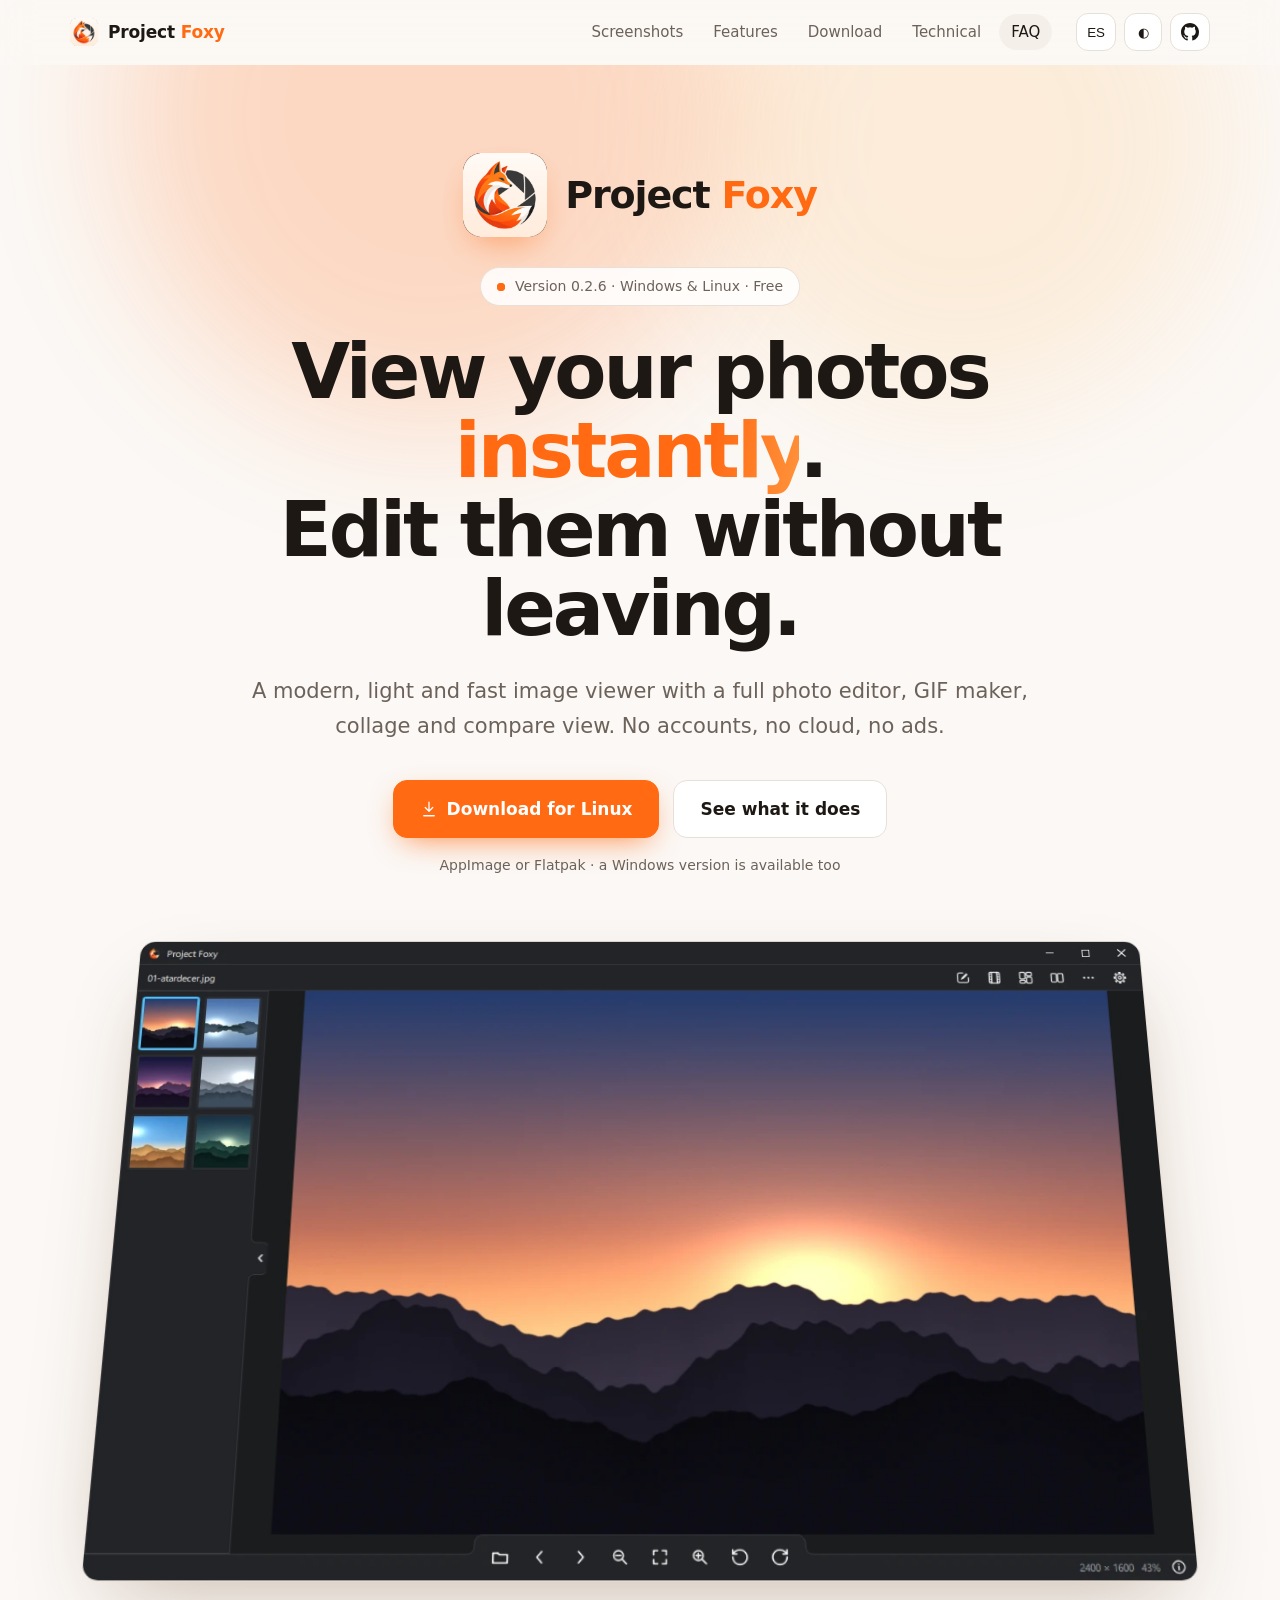
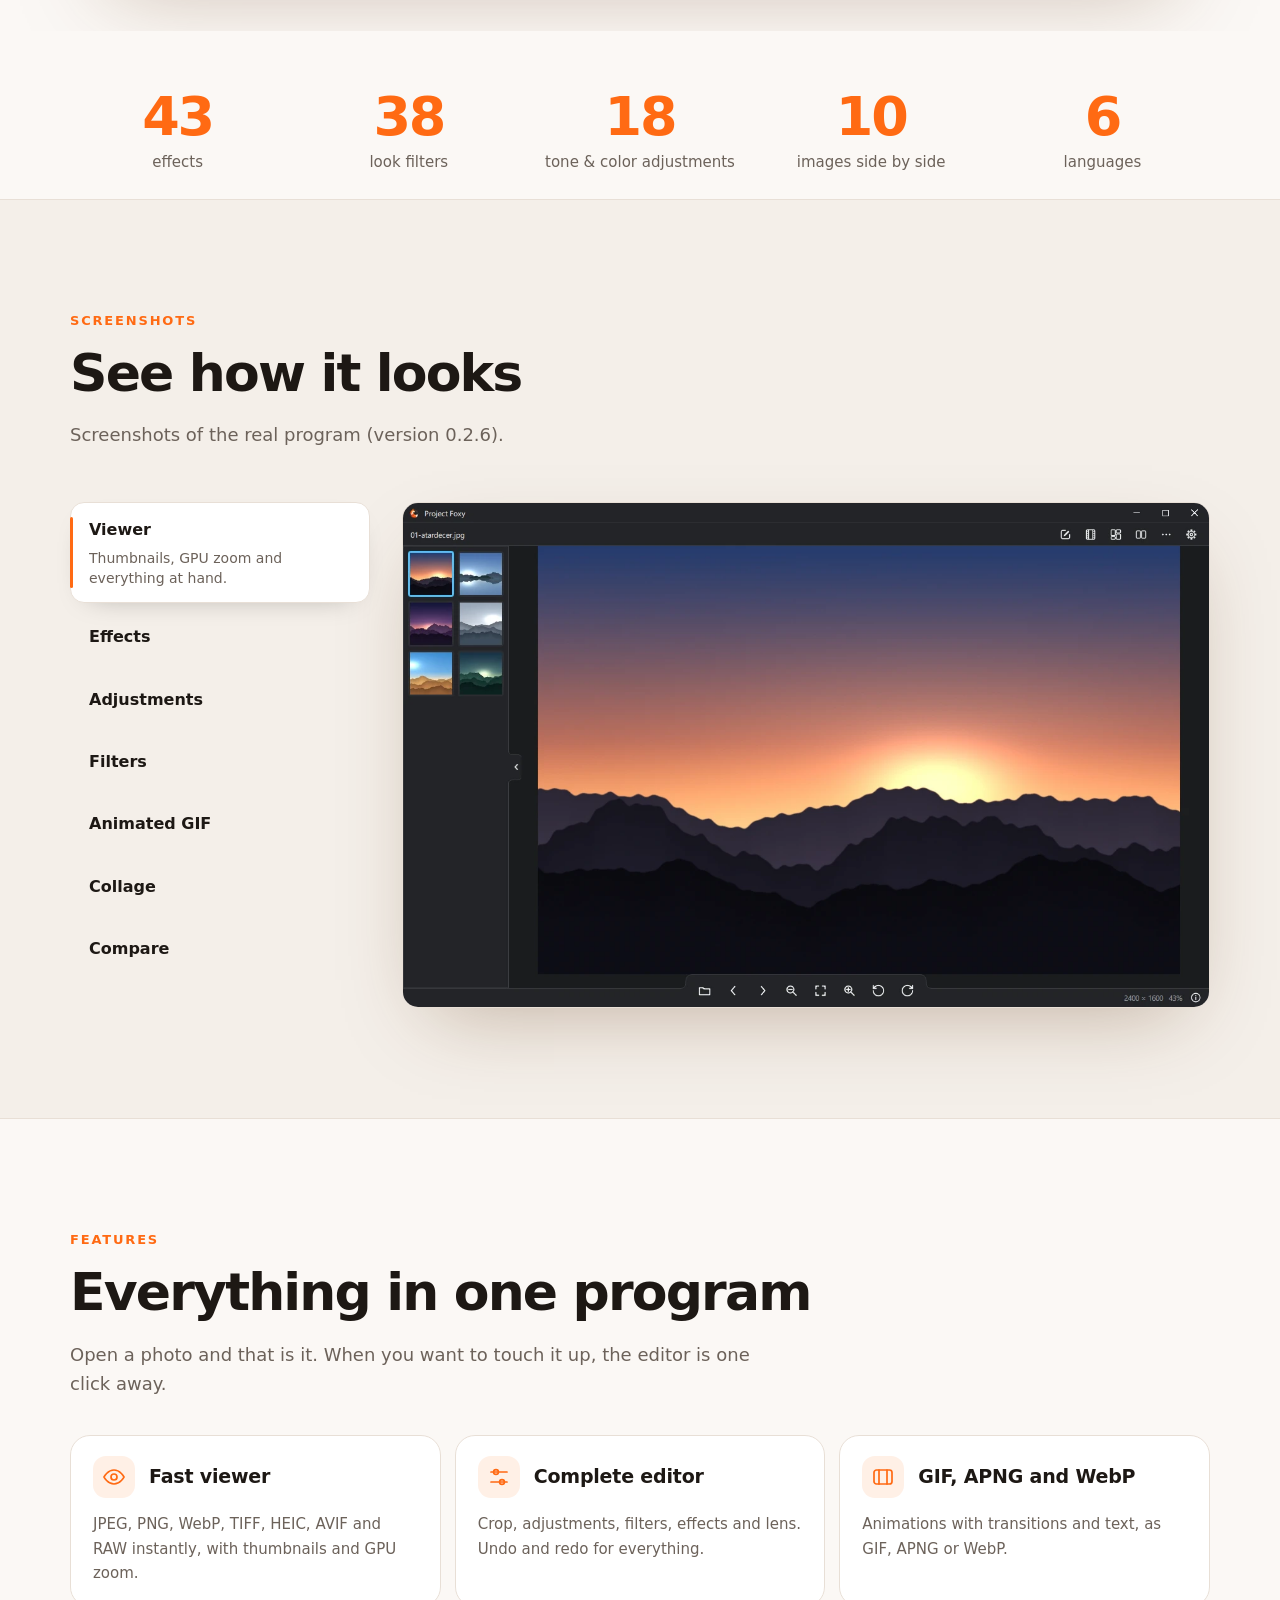
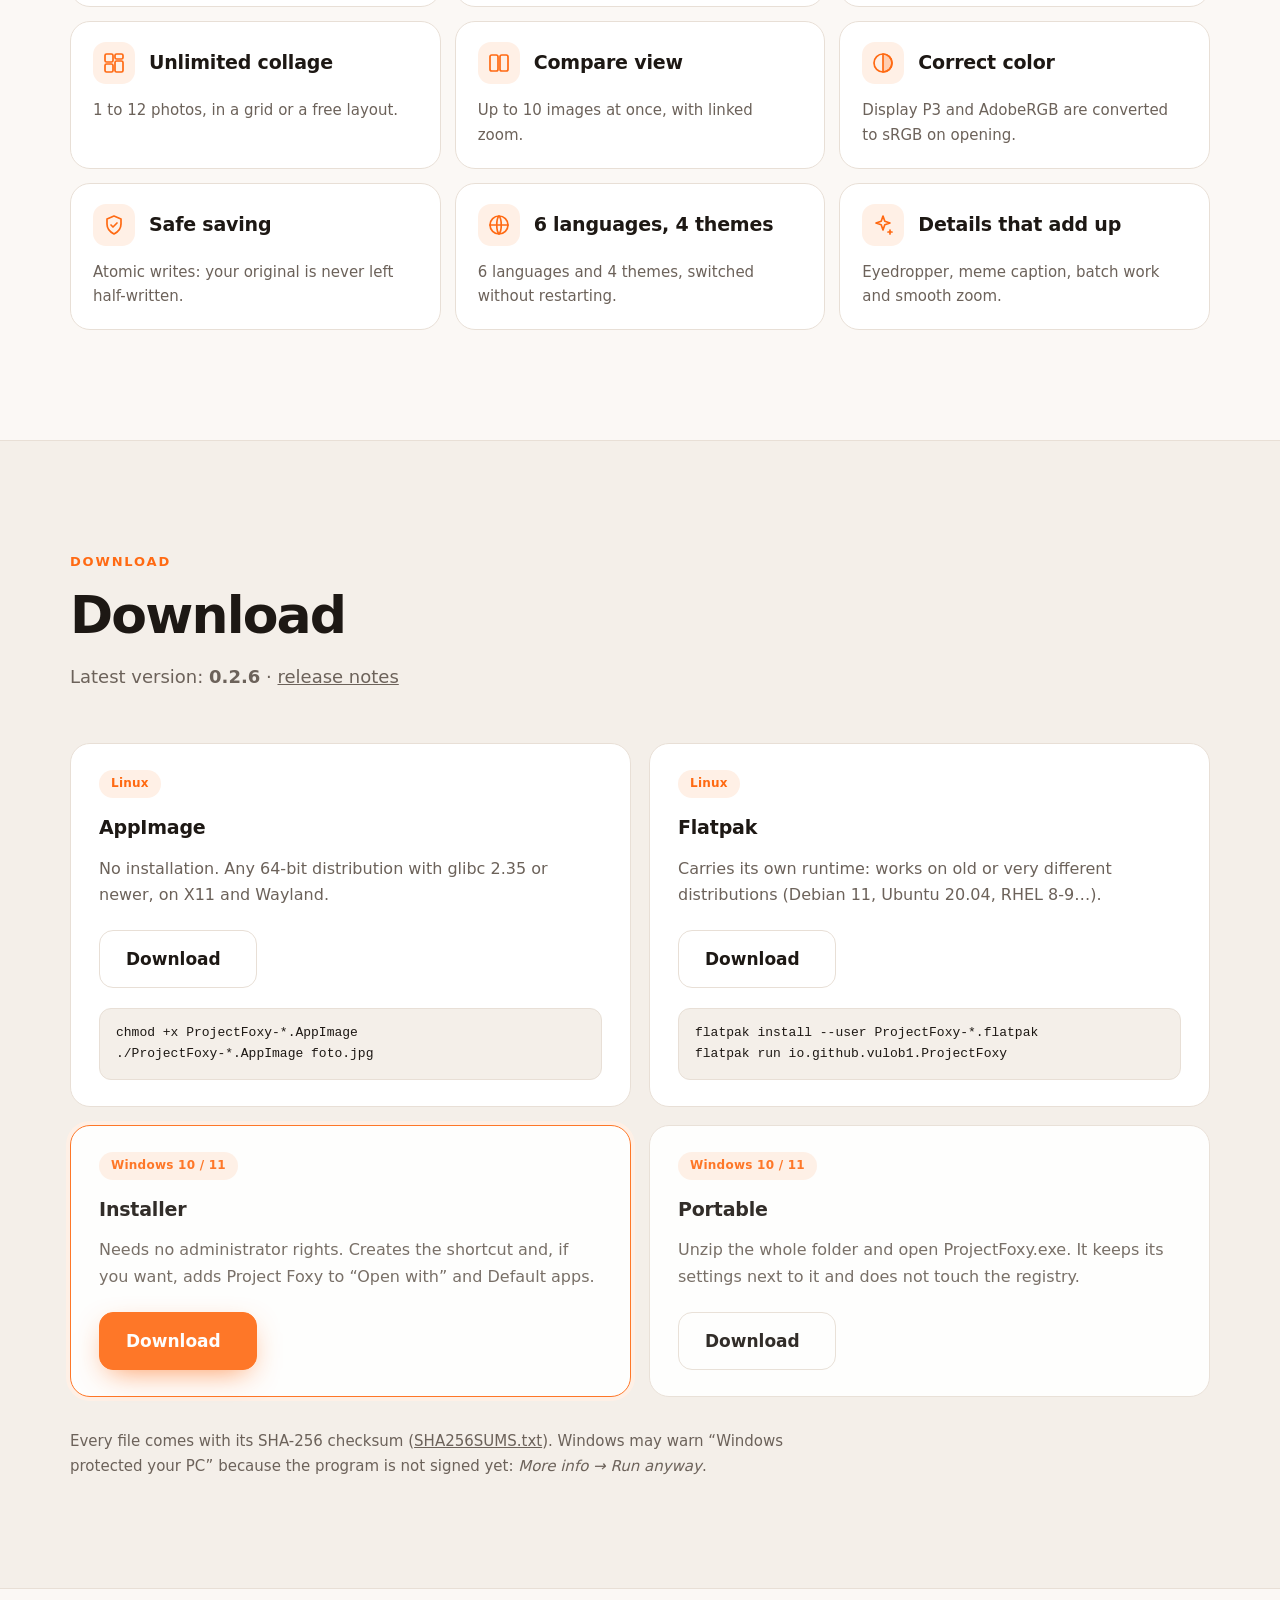
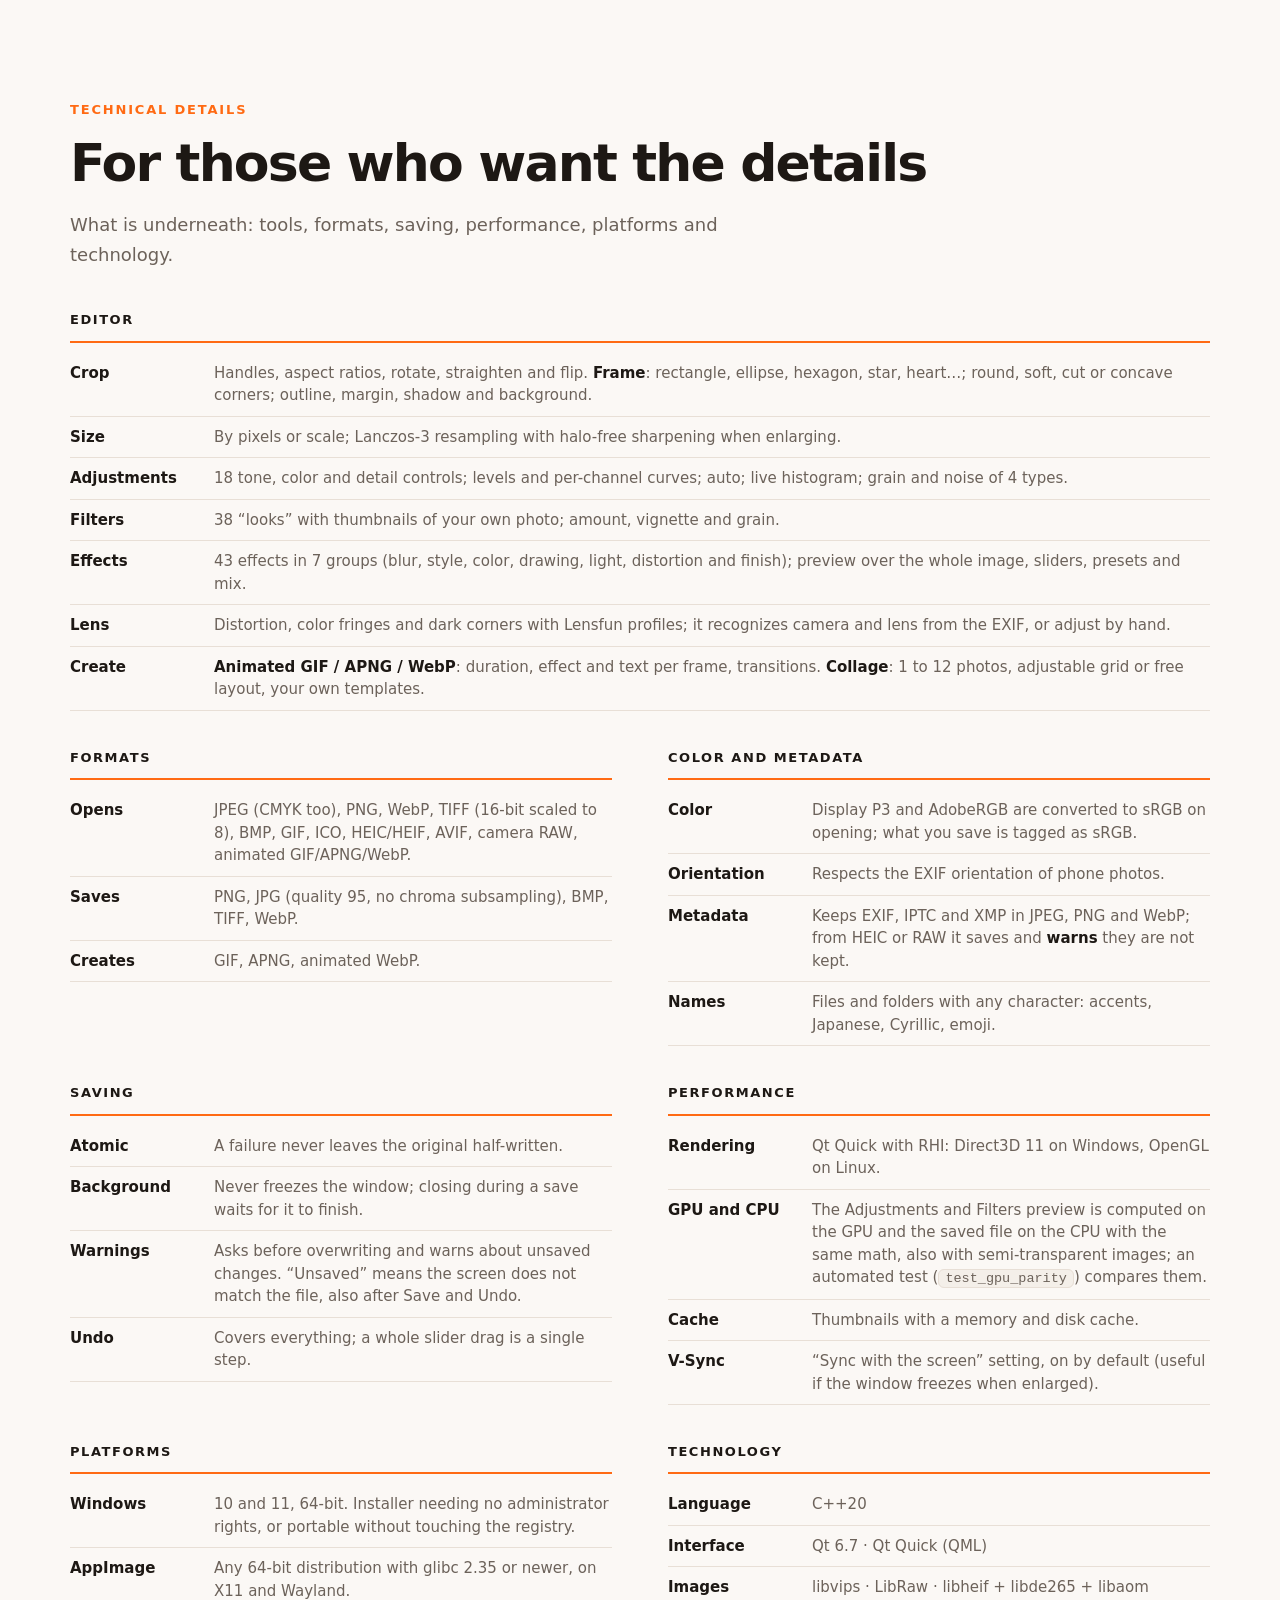
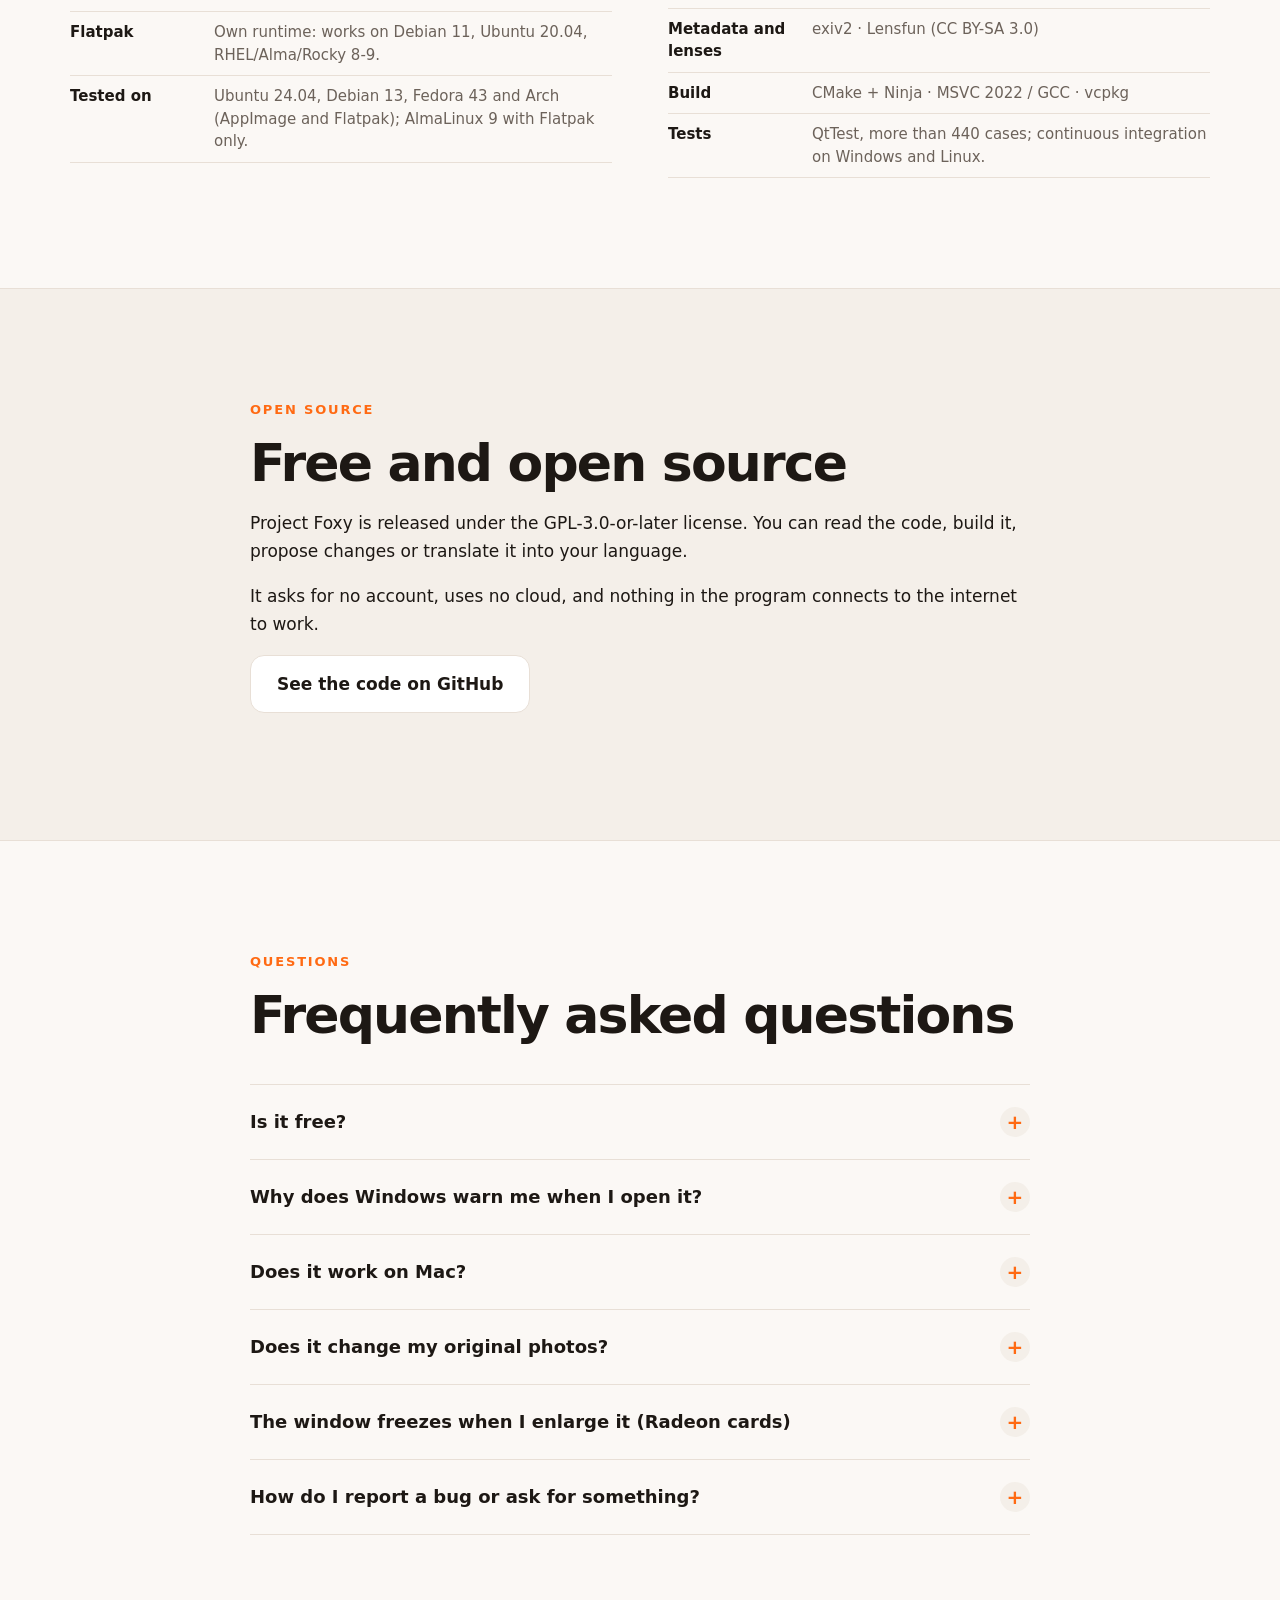
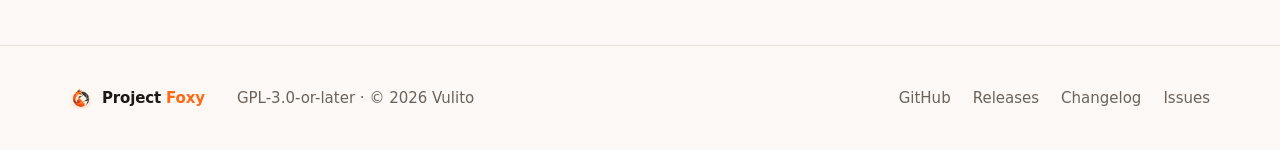
==== commit 57fb25e9: "Parte visual arriba y detalles técnicos densos abajo Co-Authored-By: Claude Sonnet 5.5 <noreply@anth" ====
--- a/index.html
+++ b/index.html
@@ -41,10 +41,10 @@
   <div class="wrap nav-in">
     <a class="brand" href="#top"><img src="img/icon.png" alt="" width="28" height="28"><span>Project <b>Foxy</b></span></a>
     <nav class="links" id="links">
+      <a href="#capturas" data-i18n="nav.shots">Capturas</a>
       <a href="#funciones" data-i18n="nav.features">Funciones</a>
-      <a href="#capturas" data-i18n="nav.shots">Capturas</a>
-      <a href="#editor" data-i18n="nav.editor">Editor</a>
       <a href="#descargar" data-i18n="nav.download">Descargar</a>
+      <a href="#tecnico" data-i18n="nav.tech">Técnico</a>
       <a href="#faq" data-i18n="nav.faq">Preguntas</a>
     </nav>
     <div class="tools">
@@ -96,54 +96,6 @@
   </div>
 </section>
 
-<!-- FUNCIONES -->
-<section id="funciones" class="sec">
-  <div class="wrap">
-    <p class="kicker" data-reveal data-i18n="feat.k">Funciones</p>
-    <h2 data-reveal data-i18n="feat.h">Todo en un solo programa</h2>
-    <p class="sub" data-reveal data-i18n="feat.sub">Abrís una foto y ya está. Cuando querés tocarla, el editor está a un clic.</p>
-
-    <div class="grid">
-      <article class="card wide spot" data-reveal>
-        <div class="ch"><svg class="ico" width="26" height="26"><use href="#i-eye"/></svg><h3 data-i18n="f.viewer.h">Visor veloz</h3></div>
-        <p data-i18n="f.viewer.p">Abre al instante JPEG, PNG, WebP, TIFF, HEIC, AVIF y RAW de cámara. Recorre la carpeta con miniaturas, zoom y desplazamiento por GPU, rotación, pantalla completa, información EXIF con histograma, fondo de escritorio y papelera.</p>
-      </article>
-      <article class="card spot" data-reveal>
-        <div class="ch"><svg class="ico" width="26" height="26"><use href="#i-sliders"/></svg><h3 data-i18n="f.editor.h">Editor completo</h3></div>
-        <p data-i18n="f.editor.p">Recorte, tamaño, 18 ajustes, niveles y curvas, 38 filtros, 43 efectos, corrección de lente y marcos. Deshacer y rehacer en todo.</p>
-      </article>
-      <article class="card spot" data-reveal>
-        <div class="ch"><svg class="ico" width="26" height="26"><use href="#i-film"/></svg><h3 data-i18n="f.gif.h">GIF, APNG y WebP</h3></div>
-        <p data-i18n="f.gif.p">Armá animaciones con duración, efecto y texto propios por imagen, y transiciones. Las animadas se reproducen de verdad.</p>
-      </article>
-      <article class="card spot" data-reveal>
-        <div class="ch"><svg class="ico" width="26" height="26"><use href="#i-collage"/></svg><h3 data-i18n="f.collage.h">Collage sin límites</h3></div>
-        <p data-i18n="f.collage.p">De 1 a 12 fotos, divisorias ajustables o diseño libre, y plantillas propias que podés guardar.</p>
-      </article>
-      <article class="card spot" data-reveal>
-        <div class="ch"><svg class="ico" width="26" height="26"><use href="#i-compare"/></svg><h3 data-i18n="f.compare.h">Comparador</h3></div>
-        <p data-i18n="f.compare.p">De 2 a 10 imágenes lado a lado, acomodadas según su forma, con zoom y desplazamiento vinculados.</p>
-      </article>
-      <article class="card spot" data-reveal>
-        <div class="ch"><svg class="ico" width="26" height="26"><use href="#i-color"/></svg><h3 data-i18n="f.color.h">Color correcto</h3></div>
-        <p data-i18n="f.color.p">Las fotos Display P3 (iPhone) o AdobeRGB se convierten a sRGB al abrirlas: nada de colores apagados.</p>
-      </article>
-      <article class="card wide spot" data-reveal>
-        <div class="ch"><svg class="ico" width="26" height="26"><use href="#i-shield"/></svg><h3 data-i18n="f.save.h">Guardado seguro</h3></div>
-        <p data-i18n="f.save.p">Escritura atómica: un fallo nunca deja tu original a medias. Conserva EXIF, IPTC y XMP, pide confirmación antes de sobrescribir, avisa de los cambios sin guardar y guarda en segundo plano sin congelar la ventana.</p>
-      </article>
-      <article class="card spot" data-reveal>
-        <div class="ch"><svg class="ico" width="26" height="26"><use href="#i-globe"/></svg><h3 data-i18n="f.langs.h">6 idiomas, 4 temas</h3></div>
-        <p data-i18n="f.langs.p">Español, English, Português, 한국어, 中文, 日本語. Cambian al instante, sin reiniciar. Temas claro, oscuro y dos estilo Windows 98.</p>
-      </article>
-      <article class="card wide spot" data-reveal>
-        <div class="ch"><svg class="ico" width="26" height="26"><use href="#i-spark"/></svg><h3 data-i18n="f.more.h">Detalles que suman</h3></div>
-        <p data-i18n="f.more.p">Cuentagotas con Alt, leyenda de meme, exportación y renombrado por lote, zoom suavizado y nombres de archivo con cualquier carácter.</p>
-      </article>
-    </div>
-  </div>
-</section>
-
 <!-- CAPTURAS -->
 <section id="capturas" class="sec alt">
   <div class="wrap">
@@ -164,57 +116,63 @@
       <figure class="window big">
         <div class="swap">
           <img id="shot-a" class="show" data-shot="visor" src="img/es/visor.webp" alt="" width="1280" height="800" loading="lazy">
-          <img id="shot-b" data-shot="visor" src="" alt="" width="1280" height="800" loading="lazy">
+          <img id="shot-b" data-shot="visor" src="" alt="" width="1280" height="800">
         </div>
       </figure>
     </div>
   </div>
 </section>
 
-<!-- EDITOR -->
-<section id="editor" class="sec">
-  <div class="wrap split">
-    <div class="side">
-      <p class="kicker" data-reveal data-i18n="ed.k">Editor</p>
-      <h2 data-reveal data-i18n="ed.h">Un editor que no estorba</h2>
-      <p class="sub" data-reveal data-i18n="ed.sub">Siete herramientas, cada una en su pestaña. La vista previa corre en la GPU y el archivo guardado usa la misma matemática, comprobada por pruebas automáticas.</p>
-    </div>
-    <div class="rows">
-      <div class="row" data-reveal><span class="n">01</span><div><h3 data-i18n="ed.crop.h">Recortar</h3><p data-i18n-html="ed.crop.p">Tiradores, proporciones, rotar, enderezar y voltear. Con <b>Marco</b>: rectángulo, elipse, hexágono, estrella, corazón…, esquinas redondas, suaves, cortadas o cóncavas, contorno, margen, sombra y fondo.</p></div></div>
-      <div class="row" data-reveal><span class="n">02</span><div><h3 data-i18n="ed.size.h">Tamaño</h3><p data-i18n="ed.size.p">Por píxeles o escala, con remuestreo Lanczos-3 y nitidez sin halos al ampliar.</p></div></div>
-      <div class="row" data-reveal><span class="n">03</span><div><h3 data-i18n="ed.adj.h">Ajustes</h3><p data-i18n="ed.adj.p">18 controles de tono, color y detalle; niveles y curvas por canal; automático; histograma en vivo; grano y ruido de 4 tipos.</p></div></div>
-      <div class="row" data-reveal><span class="n">04</span><div><h3 data-i18n="ed.fil.h">Filtros</h3><p data-i18n="ed.fil.p">38 «looks» con miniaturas de tu propia foto, cantidad, viñeta y grano.</p></div></div>
-      <div class="row" data-reveal><span class="n">05</span><div><h3 data-i18n="ed.fx.h">Efectos</h3><p data-i18n="ed.fx.p">43 efectos en 7 grupos —desenfoque, estilo, color, dibujo, luz, distorsión y acabado— con vista previa sobre toda la imagen, sliders, preajustes y mezcla.</p></div></div>
-      <div class="row" data-reveal><span class="n">06</span><div><h3 data-i18n="ed.lens.h">Lente</h3><p data-i18n="ed.lens.p">Corrige distorsión, franjas de color y esquinas oscuras con la base de perfiles de Lensfun; reconoce cámara y objetivo por el EXIF, o se hace a mano.</p></div></div>
-      <div class="row" data-reveal><span class="n">07</span><div><h3 data-i18n="ed.create.h">Crear</h3><p data-i18n="ed.create.p">GIF/APNG/WebP animados y collages, desde la barra superior.</p></div></div>
-    </div>
-  </div>
-</section>
-
-<!-- FORMATOS -->
-<section class="sec alt">
-  <div class="wrap">
-    <p class="kicker" data-reveal data-i18n="fmt.k">Compatibilidad</p>
-    <h2 data-reveal data-i18n="fmt.h">Formatos</h2>
-    <div class="fmt">
-      <div data-reveal>
-        <h3 data-i18n="fmt.open">Abre</h3>
-        <p class="chips"><span>JPEG</span><span>PNG</span><span>WebP</span><span>TIFF</span><span>BMP</span><span>GIF</span><span>ICO</span><span>HEIC / HEIF</span><span>AVIF</span><span data-i18n="fmt.raw">RAW de cámara</span><span data-i18n="fmt.anim">GIF · APNG · WebP animados</span></p>
-      </div>
-      <div data-reveal>
-        <h3 data-i18n="fmt.save">Guarda</h3>
-        <p class="chips"><span>PNG</span><span>JPG</span><span>BMP</span><span>TIFF</span><span>WebP</span></p>
-      </div>
-      <div data-reveal>
-        <h3 data-i18n="fmt.make">Crea</h3>
-        <p class="chips"><span>GIF</span><span>APNG</span><span data-i18n="fmt.webpa">WebP animado</span></p>
-      </div>
+<!-- FUNCIONES -->
+<section id="funciones" class="sec compact">
+  <div class="wrap">
+    <p class="kicker" data-reveal data-i18n="feat.k">Funciones</p>
+    <h2 data-reveal data-i18n="feat.h">Todo en un solo programa</h2>
+    <p class="sub" data-reveal data-i18n="feat.sub">Abrís una foto y ya está. Cuando querés tocarla, el editor está a un clic.</p>
+
+    <div class="grid">
+      <article class="card spot" data-reveal>
+        <div class="ch"><svg class="ico" width="26" height="26"><use href="#i-eye"/></svg><h3 data-i18n="f.viewer.h">Visor veloz</h3></div>
+        <p data-i18n="f.viewer.p">JPEG, PNG, WebP, TIFF, HEIC, AVIF y RAW al instante, con miniaturas y zoom por GPU.</p>
+      </article>
+      <article class="card spot" data-reveal>
+        <div class="ch"><svg class="ico" width="26" height="26"><use href="#i-sliders"/></svg><h3 data-i18n="f.editor.h">Editor completo</h3></div>
+        <p data-i18n="f.editor.p">Recorte, ajustes, filtros, efectos y lente. Deshacer y rehacer en todo.</p>
+      </article>
+      <article class="card spot" data-reveal>
+        <div class="ch"><svg class="ico" width="26" height="26"><use href="#i-film"/></svg><h3 data-i18n="f.gif.h">GIF, APNG y WebP</h3></div>
+        <p data-i18n="f.gif.p">Animaciones con transiciones y texto, en GIF, APNG o WebP.</p>
+      </article>
+      <article class="card spot" data-reveal>
+        <div class="ch"><svg class="ico" width="26" height="26"><use href="#i-collage"/></svg><h3 data-i18n="f.collage.h">Collage sin límites</h3></div>
+        <p data-i18n="f.collage.p">De 1 a 12 fotos, en rejilla o en diseño libre.</p>
+      </article>
+      <article class="card spot" data-reveal>
+        <div class="ch"><svg class="ico" width="26" height="26"><use href="#i-compare"/></svg><h3 data-i18n="f.compare.h">Comparador</h3></div>
+        <p data-i18n="f.compare.p">Hasta 10 imágenes a la vez, con zoom vinculado.</p>
+      </article>
+      <article class="card spot" data-reveal>
+        <div class="ch"><svg class="ico" width="26" height="26"><use href="#i-color"/></svg><h3 data-i18n="f.color.h">Color correcto</h3></div>
+        <p data-i18n="f.color.p">Display P3 y AdobeRGB se convierten a sRGB al abrir.</p>
+      </article>
+      <article class="card spot" data-reveal>
+        <div class="ch"><svg class="ico" width="26" height="26"><use href="#i-shield"/></svg><h3 data-i18n="f.save.h">Guardado seguro</h3></div>
+        <p data-i18n="f.save.p">Escritura atómica: tu original nunca queda a medias.</p>
+      </article>
+      <article class="card spot" data-reveal>
+        <div class="ch"><svg class="ico" width="26" height="26"><use href="#i-globe"/></svg><h3 data-i18n="f.langs.h">6 idiomas, 4 temas</h3></div>
+        <p data-i18n="f.langs.p">6 idiomas y 4 temas, que cambian sin reiniciar.</p>
+      </article>
+      <article class="card spot" data-reveal>
+        <div class="ch"><svg class="ico" width="26" height="26"><use href="#i-spark"/></svg><h3 data-i18n="f.more.h">Detalles que suman</h3></div>
+        <p data-i18n="f.more.p">Cuentagotas, leyenda de meme, lotes y zoom suavizado.</p>
+      </article>
     </div>
   </div>
 </section>
 
 <!-- DESCARGAR -->
-<section id="descargar" class="sec">
+<section id="descargar" class="sec alt">
   <div class="wrap">
     <p class="kicker" data-reveal data-i18n="dl.k">Descarga</p>
     <h2 data-reveal data-i18n="dl.h">Descargar</h2>
@@ -255,9 +213,87 @@
   </div>
 </section>
 
+<!-- TÉCNICO -->
+<section id="tecnico" class="sec tech">
+  <div class="wrap">
+    <p class="kicker" data-reveal data-i18n="t.k">Detalles técnicos</p>
+    <h2 data-reveal data-i18n="t.h">Para quien quiere los detalles</h2>
+    <p class="sub" data-reveal data-i18n="t.sub">Lo que hay debajo: herramientas, formatos, guardado, rendimiento, plataformas y tecnología.</p>
+    <div class="tech-grid">
+      <div class="spec full" data-reveal>
+        <h3 data-i18n="t.b.editor">Editor</h3>
+        <dl>
+          <div><dt data-i18n="t.editor.0.t">Recortar</dt><dd data-i18n-html="t.editor.0.d">Tiradores, proporciones, rotar, enderezar y voltear. <b>Marco</b>: rectángulo, elipse, hexágono, estrella, corazón…; esquinas redondas, suaves, cortadas o cóncavas; contorno, margen, sombra y fondo.</dd></div>
+          <div><dt data-i18n="t.editor.1.t">Tamaño</dt><dd data-i18n-html="t.editor.1.d">Por píxeles o escala; remuestreo Lanczos-3 con nitidez sin halos al ampliar.</dd></div>
+          <div><dt data-i18n="t.editor.2.t">Ajustes</dt><dd data-i18n-html="t.editor.2.d">18 controles de tono, color y detalle; niveles y curvas por canal; automático; histograma en vivo; grano y ruido de 4 tipos.</dd></div>
+          <div><dt data-i18n="t.editor.3.t">Filtros</dt><dd data-i18n-html="t.editor.3.d">38 «looks» con miniaturas de tu propia foto; cantidad, viñeta y grano.</dd></div>
+          <div><dt data-i18n="t.editor.4.t">Efectos</dt><dd data-i18n-html="t.editor.4.d">43 efectos en 7 grupos (desenfoque, estilo, color, dibujo, luz, distorsión y acabado); vista previa en toda la imagen, sliders, preajustes y mezcla.</dd></div>
+          <div><dt data-i18n="t.editor.5.t">Lente</dt><dd data-i18n-html="t.editor.5.d">Distorsión, franjas de color y esquinas oscuras con perfiles de Lensfun; reconoce cámara y objetivo por el EXIF, o se ajusta a mano.</dd></div>
+          <div><dt data-i18n="t.editor.6.t">Crear</dt><dd data-i18n-html="t.editor.6.d"><b>GIF / APNG / WebP animados</b>: duración, efecto y texto por fotograma, transiciones. <b>Collage</b>: 1 a 12 fotos, rejilla ajustable o libre, plantillas propias.</dd></div>
+        </dl>
+      </div>
+      <div class="spec" data-reveal>
+        <h3 data-i18n="t.b.formats">Formatos</h3>
+        <dl>
+          <div><dt data-i18n="t.formats.0.t">Abre</dt><dd data-i18n-html="t.formats.0.d">JPEG (también CMYK), PNG, WebP, TIFF (16 bits escalados a 8), BMP, GIF, ICO, HEIC/HEIF, AVIF, RAW de cámara, GIF/APNG/WebP animados.</dd></div>
+          <div><dt data-i18n="t.formats.1.t">Guarda</dt><dd data-i18n-html="t.formats.1.d">PNG, JPG (calidad 95, sin submuestreo de croma), BMP, TIFF, WebP.</dd></div>
+          <div><dt data-i18n="t.formats.2.t">Crea</dt><dd data-i18n-html="t.formats.2.d">GIF, APNG, WebP animado.</dd></div>
+        </dl>
+      </div>
+      <div class="spec" data-reveal>
+        <h3 data-i18n="t.b.color">Color y metadatos</h3>
+        <dl>
+          <div><dt data-i18n="t.color.0.t">Color</dt><dd data-i18n-html="t.color.0.d">Display P3 y AdobeRGB se convierten a sRGB al abrir; lo que se guarda va etiquetado como sRGB.</dd></div>
+          <div><dt data-i18n="t.color.1.t">Orientación</dt><dd data-i18n-html="t.color.1.d">Respeta la orientación EXIF de las fotos de móvil.</dd></div>
+          <div><dt data-i18n="t.color.2.t">Metadatos</dt><dd data-i18n-html="t.color.2.d">Conserva EXIF, IPTC y XMP en JPEG, PNG y WebP; desde HEIC o RAW guarda y <b>avisa</b> de que no se conservan.</dd></div>
+          <div><dt data-i18n="t.color.3.t">Nombres</dt><dd data-i18n-html="t.color.3.d">Archivos y carpetas con cualquier carácter: acentos, japonés, cirílico, emoji.</dd></div>
+        </dl>
+      </div>
+      <div class="spec" data-reveal>
+        <h3 data-i18n="t.b.saving">Guardado</h3>
+        <dl>
+          <div><dt data-i18n="t.saving.0.t">Atómico</dt><dd data-i18n-html="t.saving.0.d">Un fallo nunca deja el original a medias.</dd></div>
+          <div><dt data-i18n="t.saving.1.t">Segundo plano</dt><dd data-i18n-html="t.saving.1.d">No congela la ventana; cerrar durante el guardado espera a que termine.</dd></div>
+          <div><dt data-i18n="t.saving.2.t">Avisos</dt><dd data-i18n-html="t.saving.2.d">Pide confirmación antes de sobrescribir y avisa de los cambios sin guardar. «Sin guardar» significa que la pantalla no coincide con el archivo, también tras Guardar y Deshacer.</dd></div>
+          <div><dt data-i18n="t.saving.3.t">Deshacer</dt><dd data-i18n-html="t.saving.3.d">Cubre todo; un arrastre completo de un slider es un solo paso.</dd></div>
+        </dl>
+      </div>
+      <div class="spec" data-reveal>
+        <h3 data-i18n="t.b.perf">Rendimiento</h3>
+        <dl>
+          <div><dt data-i18n="t.perf.0.t">Dibujo</dt><dd data-i18n-html="t.perf.0.d">Qt Quick con RHI: Direct3D 11 en Windows, OpenGL en Linux.</dd></div>
+          <div><dt data-i18n="t.perf.1.t">GPU y CPU</dt><dd data-i18n-html="t.perf.1.d">La vista previa de Ajustes y Filtros se calcula en la GPU y el archivo guardado en la CPU con la misma matemática, también con imágenes semitransparentes; una prueba automática (<code>test_gpu_parity</code>) las compara.</dd></div>
+          <div><dt data-i18n="t.perf.2.t">Caché</dt><dd data-i18n-html="t.perf.2.d">Miniaturas con caché en memoria y en disco.</dd></div>
+          <div><dt data-i18n="t.perf.3.t">V-Sync</dt><dd data-i18n-html="t.perf.3.d">Ajuste «Sincronizar con la pantalla», activado por defecto (útil si la ventana se congela al agrandarla).</dd></div>
+        </dl>
+      </div>
+      <div class="spec" data-reveal>
+        <h3 data-i18n="t.b.platform">Plataformas</h3>
+        <dl>
+          <div><dt data-i18n="t.platform.0.t">Windows</dt><dd data-i18n-html="t.platform.0.d">10 y 11 de 64 bits. Instalador sin permisos de administrador, o portable sin tocar el registro.</dd></div>
+          <div><dt data-i18n="t.platform.1.t">AppImage</dt><dd data-i18n-html="t.platform.1.d">Cualquier distribución de 64 bits con glibc 2.35 o más nueva, en X11 y Wayland.</dd></div>
+          <div><dt data-i18n="t.platform.2.t">Flatpak</dt><dd data-i18n-html="t.platform.2.d">Runtime propio: sirve en Debian 11, Ubuntu 20.04, RHEL/Alma/Rocky 8-9.</dd></div>
+          <div><dt data-i18n="t.platform.3.t">Probado en</dt><dd data-i18n-html="t.platform.3.d">Ubuntu 24.04, Debian 13, Fedora 43 y Arch (AppImage y Flatpak); AlmaLinux 9 solo con Flatpak.</dd></div>
+        </dl>
+      </div>
+      <div class="spec" data-reveal>
+        <h3 data-i18n="t.b.stack">Tecnologías</h3>
+        <dl>
+          <div><dt data-i18n="t.stack.0.t">Lenguaje</dt><dd data-i18n-html="t.stack.0.d">C++20</dd></div>
+          <div><dt data-i18n="t.stack.1.t">Interfaz</dt><dd data-i18n-html="t.stack.1.d">Qt 6.7 · Qt Quick (QML)</dd></div>
+          <div><dt data-i18n="t.stack.2.t">Imágenes</dt><dd data-i18n-html="t.stack.2.d">libvips · LibRaw · libheif + libde265 + libaom</dd></div>
+          <div><dt data-i18n="t.stack.3.t">Metadatos y lentes</dt><dd data-i18n-html="t.stack.3.d">exiv2 · Lensfun (CC BY-SA 3.0)</dd></div>
+          <div><dt data-i18n="t.stack.4.t">Compilación</dt><dd data-i18n-html="t.stack.4.d">CMake + Ninja · MSVC 2022 / GCC · vcpkg</dd></div>
+          <div><dt data-i18n="t.stack.5.t">Pruebas</dt><dd data-i18n-html="t.stack.5.d">QtTest, más de 440 casos; integración continua en Windows y Linux.</dd></div>
+        </dl>
+      </div>
+    </div>
+  </div>
+</section>
+
 <!-- ABIERTO -->
 <section class="sec alt">
-  <div class="wrap two">
+  <div class="wrap narrow">
     <div>
       <p class="kicker" data-reveal data-i18n="os.k">Código abierto</p>
       <h2 data-reveal data-i18n="os.h">Gratis y de código abierto</h2>
@@ -265,12 +301,6 @@
       <p data-reveal data-i18n="os.p2">No pide cuenta, no usa la nube y el programa no incluye nada que se conecte a internet para funcionar.</p>
       <p data-reveal><a class="btn" href="https://github.com/VuloB1/ProjectFoxy" data-i18n="os.repo">Ver el código en GitHub</a></p>
     </div>
-    <ul class="facts">
-      <li data-reveal><b>C++20 · Qt 6.7</b><span data-i18n="os.f1">Qt Quick con aceleración por GPU</span></li>
-      <li data-reveal><b>libvips · LibRaw · libheif</b><span data-i18n="os.f2">decodificación de imágenes y RAW</span></li>
-      <li data-reveal><b>exiv2 · Lensfun</b><span data-i18n="os.f3">metadatos y perfiles de lente</span></li>
-      <li data-reveal><b>CI</b><span data-i18n="os.f4">pruebas automáticas en cada cambio, en Windows y Linux</span></li>
-    </ul>
   </div>
 </section>
 
--- a/style.css
+++ b/style.css
@@ -221,3 +221,25 @@
 .hero-brand img { width: clamp(56px, 8vw, 84px); height: auto; border-radius: 22%; box-shadow: 0 14px 34px -12px color-mix(in srgb, var(--accent) 60%, transparent); animation: float 5s ease-in-out infinite; }
 @keyframes float { 50% { transform: translateY(-6px) rotate(-3deg); } }
 .hero-brand { display: flex; justify-content: center; }
+
+/* funciones compactas */
+.compact .sub { margin-bottom: 36px; }
+.compact .card { padding: 20px 22px; }
+.compact .card p { font-size: 15px; }
+.compact .grid { gap: 14px; }
+
+/* detalles técnicos: denso */
+.tech { font-size: 15px; }
+.tech .sub { margin-bottom: 40px; }
+.tech-grid { display: grid; grid-template-columns: 1fr 1fr; gap: 36px 56px; }
+.spec.full { grid-column: 1 / -1; }
+.spec h3 { margin: 0 0 10px; padding-bottom: 10px; border-bottom: 2px solid var(--accent); font-size: 13px; letter-spacing: .12em; text-transform: uppercase; color: var(--ink); }
+.spec dl { margin: 0; }
+.spec dl > div { display: grid; grid-template-columns: 128px 1fr; gap: 16px; padding: 9px 0; border-bottom: 1px solid var(--line); line-height: 1.5; }
+.spec.full dl > div { grid-template-columns: 128px 1fr; }
+.spec dt { font-weight: 650; color: var(--ink); }
+.spec dd { margin: 0; color: var(--mute); }
+.spec dd b { color: var(--ink); }
+.spec code { padding: 1px 6px; border-radius: 6px; background: var(--bg2); border: 1px solid var(--line); font-size: .9em; }
+@media (max-width: 900px) { .tech-grid { grid-template-columns: 1fr; gap: 32px; } }
+@media (max-width: 520px) { .spec dl > div { grid-template-columns: 1fr; gap: 2px; } }
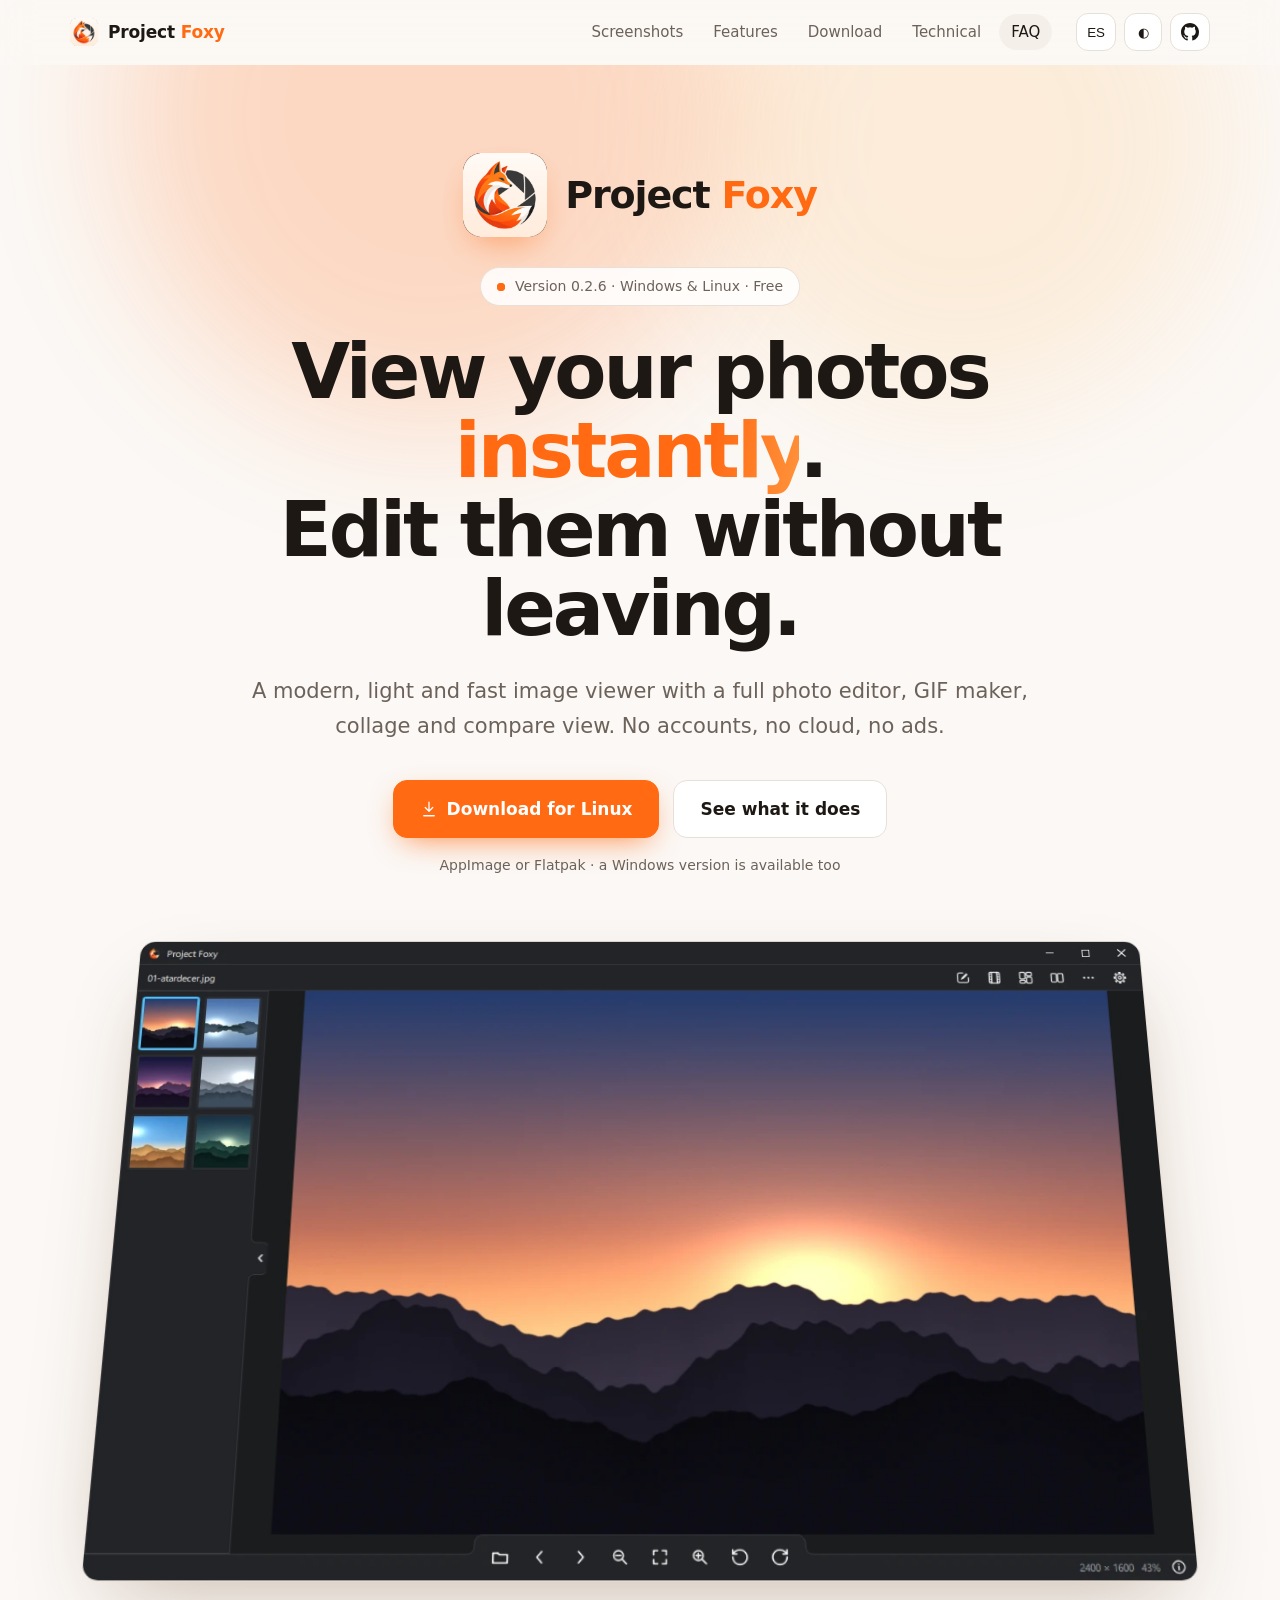
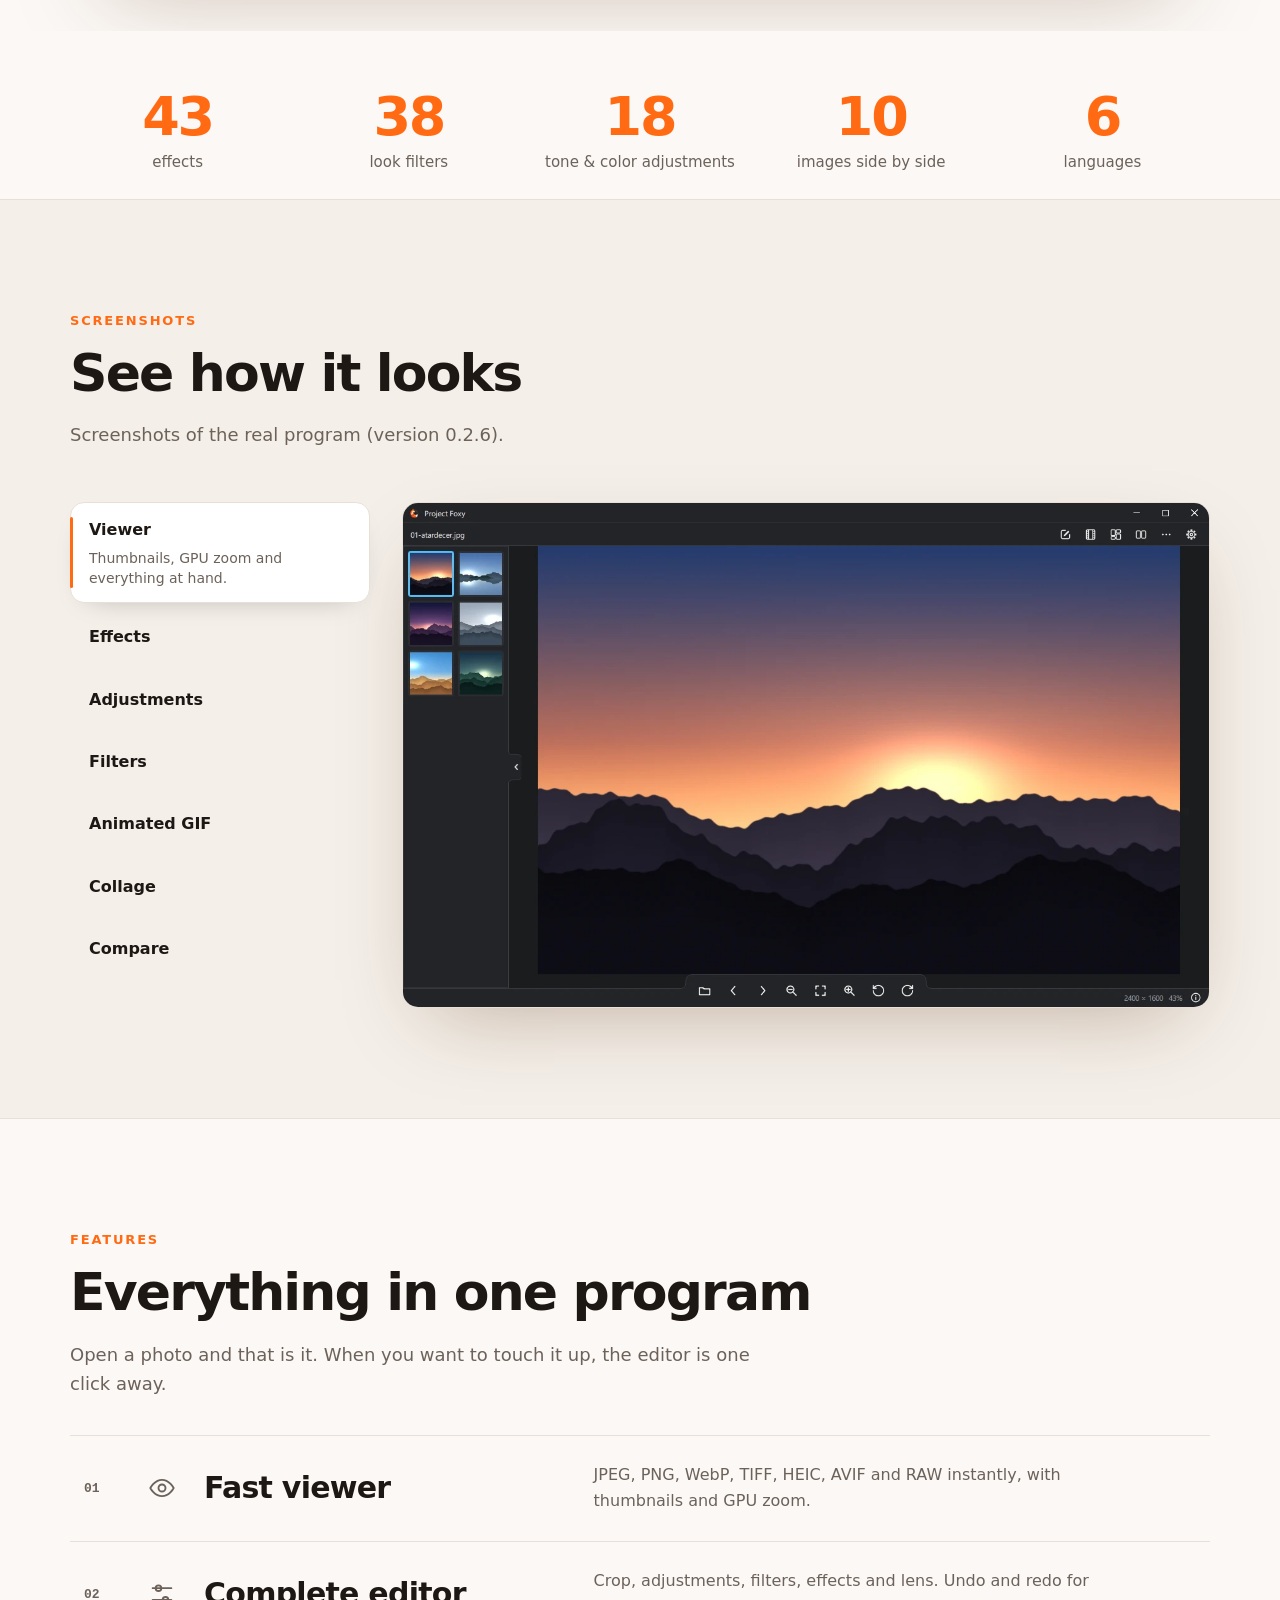
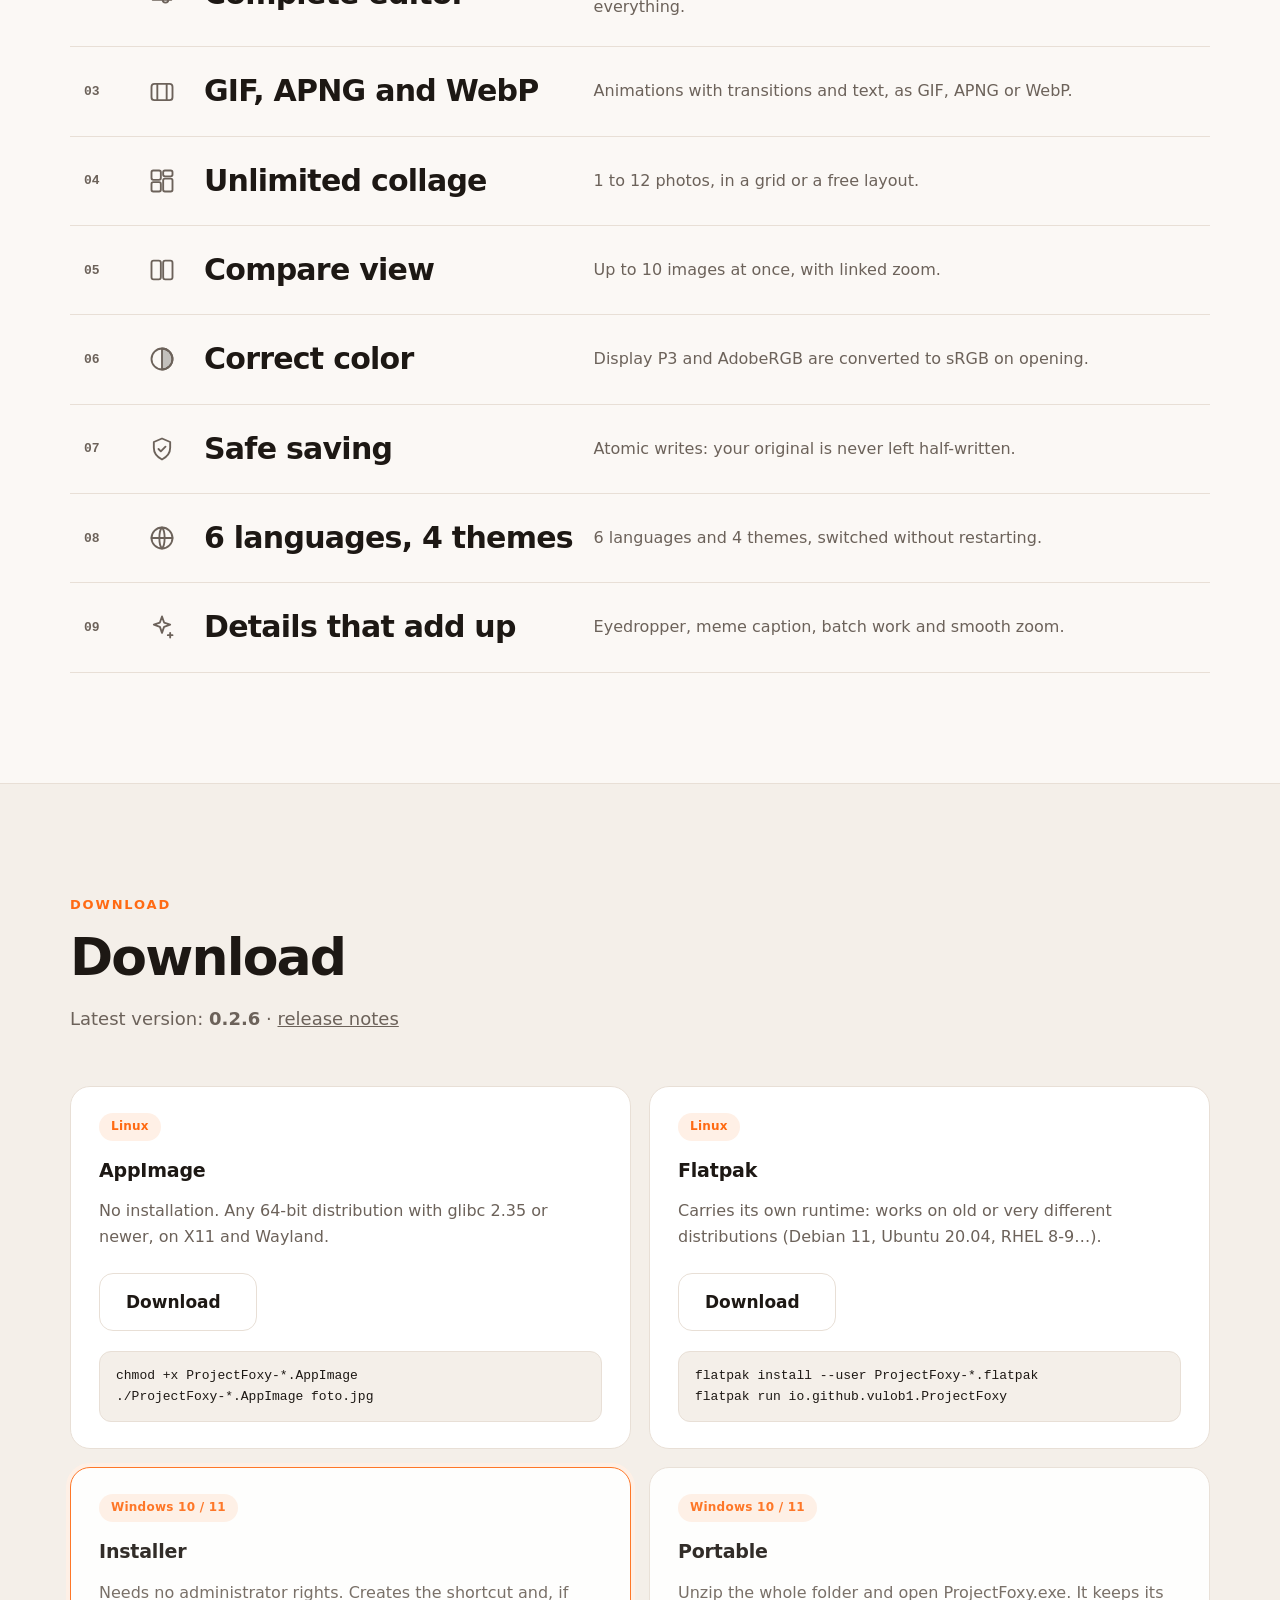
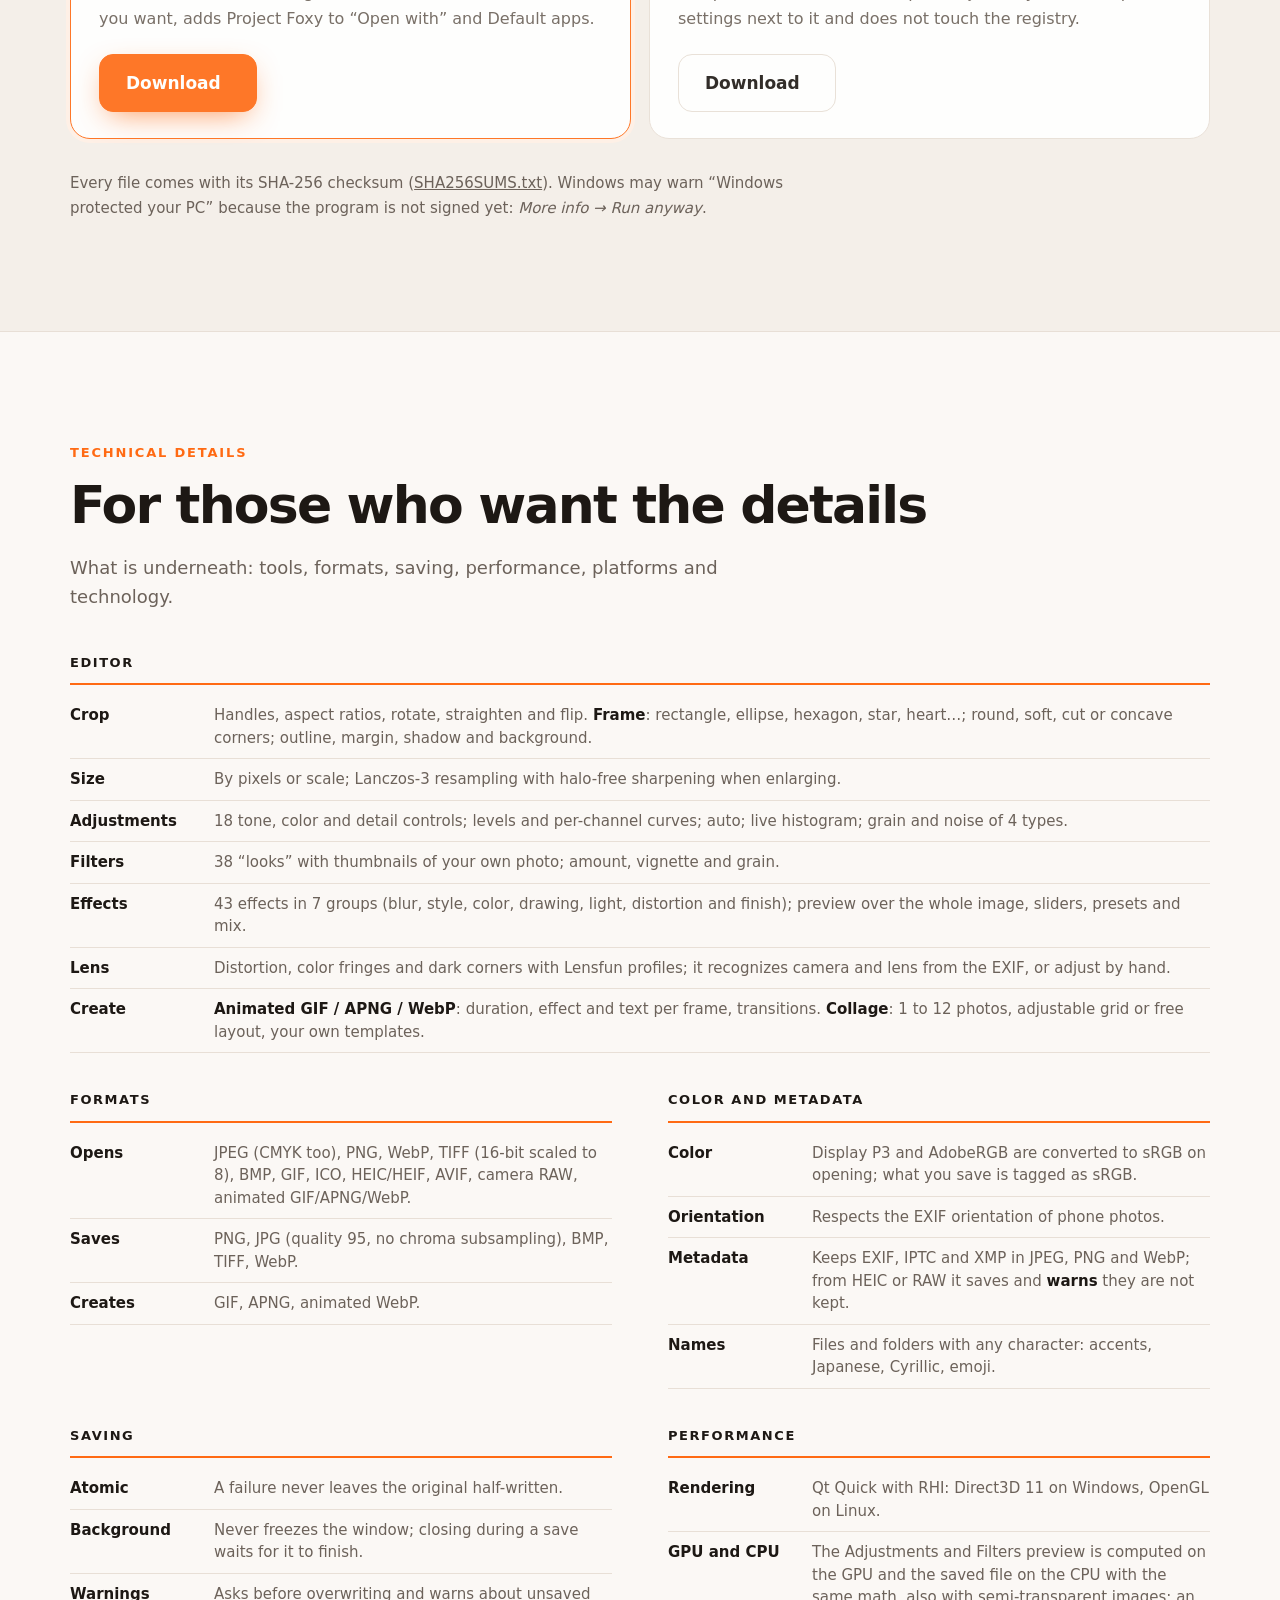
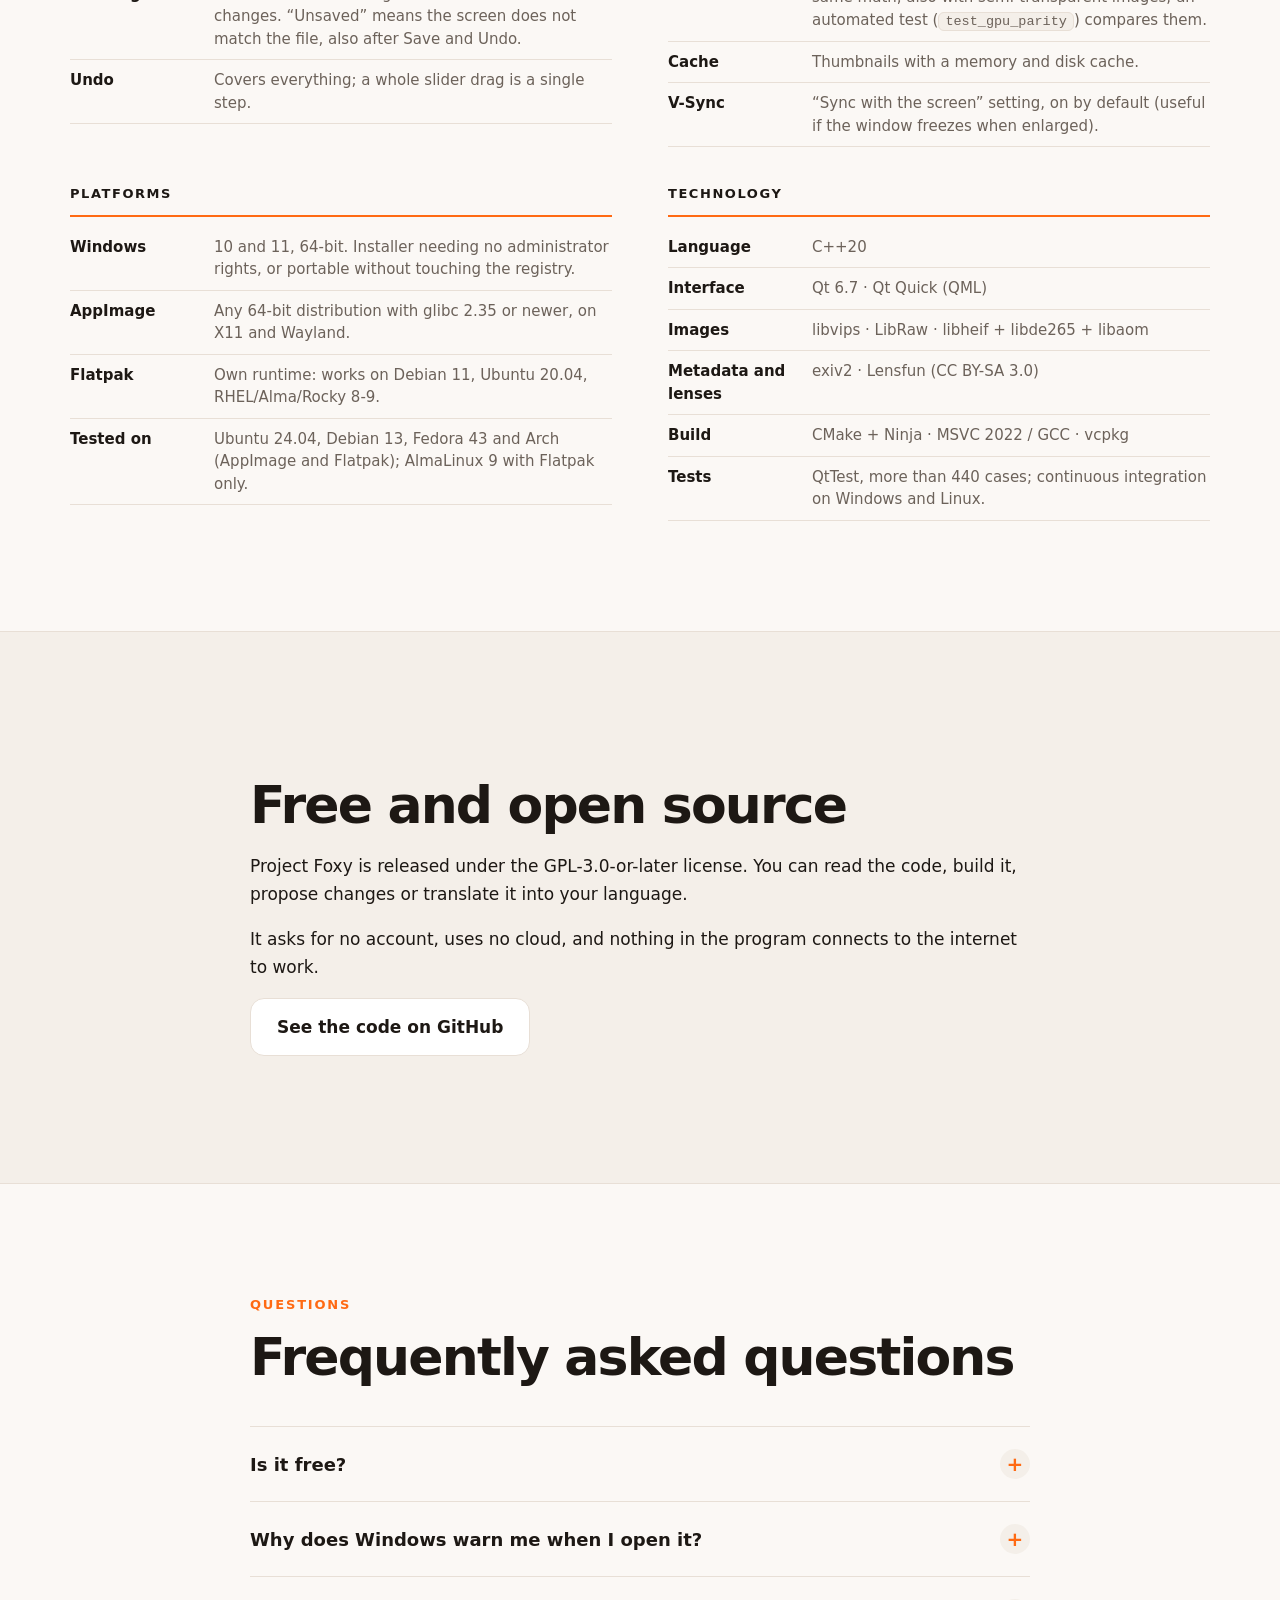
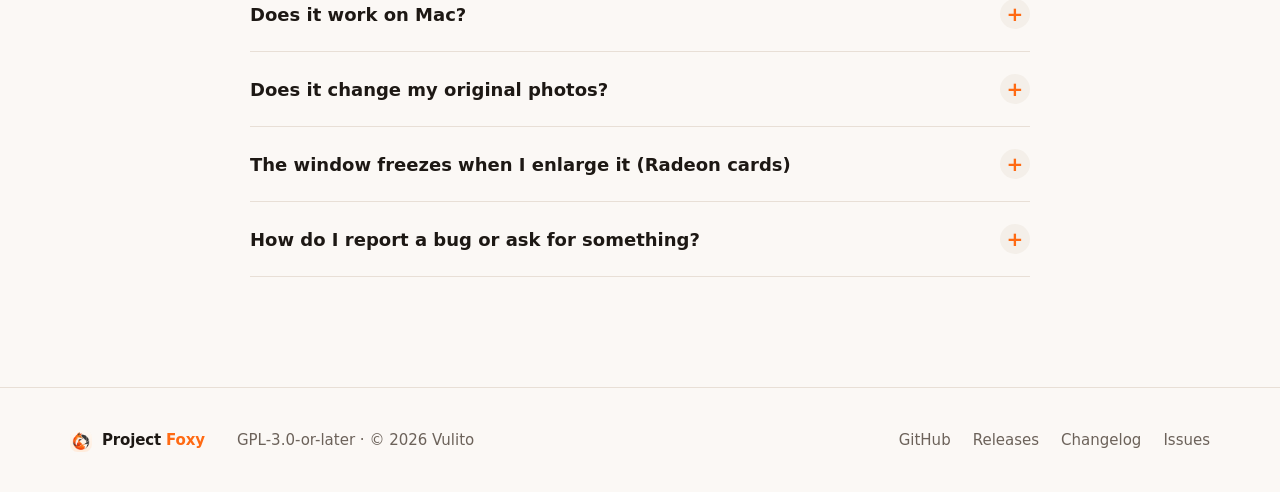
==== commit 47d71c8b: "Funciones como lista editorial con efecto al pasar el mouse Co-Authored-By: Claude Sonnet 5.5 <norep" ====
--- a/index.html
+++ b/index.html
@@ -130,43 +130,71 @@
     <h2 data-reveal data-i18n="feat.h">Todo en un solo programa</h2>
     <p class="sub" data-reveal data-i18n="feat.sub">Abrís una foto y ya está. Cuando querés tocarla, el editor está a un clic.</p>
 
-    <div class="grid">
-      <article class="card spot" data-reveal>
-        <div class="ch"><svg class="ico" width="26" height="26"><use href="#i-eye"/></svg><h3 data-i18n="f.viewer.h">Visor veloz</h3></div>
+    <ul class="flist">
+      <li class="fitem" data-reveal>
+        <span class="fn">01</span>
+        <svg class="fi" width="28" height="28"><use href="#i-eye"/></svg>
+        <h3 data-i18n="f.viewer.h">Visor veloz</h3>
         <p data-i18n="f.viewer.p">JPEG, PNG, WebP, TIFF, HEIC, AVIF y RAW al instante, con miniaturas y zoom por GPU.</p>
-      </article>
-      <article class="card spot" data-reveal>
-        <div class="ch"><svg class="ico" width="26" height="26"><use href="#i-sliders"/></svg><h3 data-i18n="f.editor.h">Editor completo</h3></div>
+        <span class="fa" aria-hidden="true">→</span>
+      </li>
+      <li class="fitem" data-reveal>
+        <span class="fn">02</span>
+        <svg class="fi" width="28" height="28"><use href="#i-sliders"/></svg>
+        <h3 data-i18n="f.editor.h">Editor completo</h3>
         <p data-i18n="f.editor.p">Recorte, ajustes, filtros, efectos y lente. Deshacer y rehacer en todo.</p>
-      </article>
-      <article class="card spot" data-reveal>
-        <div class="ch"><svg class="ico" width="26" height="26"><use href="#i-film"/></svg><h3 data-i18n="f.gif.h">GIF, APNG y WebP</h3></div>
+        <span class="fa" aria-hidden="true">→</span>
+      </li>
+      <li class="fitem" data-reveal>
+        <span class="fn">03</span>
+        <svg class="fi" width="28" height="28"><use href="#i-film"/></svg>
+        <h3 data-i18n="f.gif.h">GIF, APNG y WebP</h3>
         <p data-i18n="f.gif.p">Animaciones con transiciones y texto, en GIF, APNG o WebP.</p>
-      </article>
-      <article class="card spot" data-reveal>
-        <div class="ch"><svg class="ico" width="26" height="26"><use href="#i-collage"/></svg><h3 data-i18n="f.collage.h">Collage sin límites</h3></div>
+        <span class="fa" aria-hidden="true">→</span>
+      </li>
+      <li class="fitem" data-reveal>
+        <span class="fn">04</span>
+        <svg class="fi" width="28" height="28"><use href="#i-collage"/></svg>
+        <h3 data-i18n="f.collage.h">Collage sin límites</h3>
         <p data-i18n="f.collage.p">De 1 a 12 fotos, en rejilla o en diseño libre.</p>
-      </article>
-      <article class="card spot" data-reveal>
-        <div class="ch"><svg class="ico" width="26" height="26"><use href="#i-compare"/></svg><h3 data-i18n="f.compare.h">Comparador</h3></div>
+        <span class="fa" aria-hidden="true">→</span>
+      </li>
+      <li class="fitem" data-reveal>
+        <span class="fn">05</span>
+        <svg class="fi" width="28" height="28"><use href="#i-compare"/></svg>
+        <h3 data-i18n="f.compare.h">Comparador</h3>
         <p data-i18n="f.compare.p">Hasta 10 imágenes a la vez, con zoom vinculado.</p>
-      </article>
-      <article class="card spot" data-reveal>
-        <div class="ch"><svg class="ico" width="26" height="26"><use href="#i-color"/></svg><h3 data-i18n="f.color.h">Color correcto</h3></div>
+        <span class="fa" aria-hidden="true">→</span>
+      </li>
+      <li class="fitem" data-reveal>
+        <span class="fn">06</span>
+        <svg class="fi" width="28" height="28"><use href="#i-color"/></svg>
+        <h3 data-i18n="f.color.h">Color correcto</h3>
         <p data-i18n="f.color.p">Display P3 y AdobeRGB se convierten a sRGB al abrir.</p>
-      </article>
-      <article class="card spot" data-reveal>
-        <div class="ch"><svg class="ico" width="26" height="26"><use href="#i-shield"/></svg><h3 data-i18n="f.save.h">Guardado seguro</h3></div>
+        <span class="fa" aria-hidden="true">→</span>
+      </li>
+      <li class="fitem" data-reveal>
+        <span class="fn">07</span>
+        <svg class="fi" width="28" height="28"><use href="#i-shield"/></svg>
+        <h3 data-i18n="f.save.h">Guardado seguro</h3>
         <p data-i18n="f.save.p">Escritura atómica: tu original nunca queda a medias.</p>
-      </article>
-      <article class="card spot" data-reveal>
-        <div class="ch"><svg class="ico" width="26" height="26"><use href="#i-globe"/></svg><h3 data-i18n="f.langs.h">6 idiomas, 4 temas</h3></div>
+        <span class="fa" aria-hidden="true">→</span>
+      </li>
+      <li class="fitem" data-reveal>
+        <span class="fn">08</span>
+        <svg class="fi" width="28" height="28"><use href="#i-globe"/></svg>
+        <h3 data-i18n="f.langs.h">6 idiomas, 4 temas</h3>
         <p data-i18n="f.langs.p">6 idiomas y 4 temas, que cambian sin reiniciar.</p>
-      </article>
-      <article class="card spot" data-reveal>
-        <div class="ch"><svg class="ico" width="26" height="26"><use href="#i-spark"/></svg><h3 data-i18n="f.more.h">Detalles que suman</h3></div>
+        <span class="fa" aria-hidden="true">→</span>
+      </li>
+      <li class="fitem" data-reveal>
+        <span class="fn">09</span>
+        <svg class="fi" width="28" height="28"><use href="#i-spark"/></svg>
+        <h3 data-i18n="f.more.h">Detalles que suman</h3>
         <p data-i18n="f.more.p">Cuentagotas, leyenda de meme, lotes y zoom suavizado.</p>
-      </article>
+        <span class="fa" aria-hidden="true">→</span>
+      </li>
+    </ul>
     </div>
   </div>
 </section>
--- a/style.css
+++ b/style.css
@@ -243,3 +243,25 @@
 .spec code { padding: 1px 6px; border-radius: 6px; background: var(--bg2); border: 1px solid var(--line); font-size: .9em; }
 @media (max-width: 900px) { .tech-grid { grid-template-columns: 1fr; gap: 32px; } }
 @media (max-width: 520px) { .spec dl > div { grid-template-columns: 1fr; gap: 2px; } }
+
+/* funciones: lista editorial */
+.flist { list-style: none; margin: 0; padding: 0; border-bottom: 1px solid var(--line); }
+.fitem { position: relative; display: grid; grid-template-columns: 44px 36px minmax(180px, 1fr) 1.5fr 28px; align-items: center; gap: 0 20px; padding: 26px 14px; border-top: 1px solid var(--line); overflow: hidden; isolation: isolate; cursor: default; }
+.fitem::before { content: ""; position: absolute; inset: 0; z-index: -1; background: var(--accent-soft); transform: scaleX(0); transform-origin: 0 50%; transition: transform .55s var(--ease); }
+.fitem:hover::before { transform: scaleX(1); }
+.fn { font: 600 13px/1 ui-monospace, Consolas, monospace; color: var(--mute); transition: color .25s; }
+.fi { fill: none; stroke: var(--mute); stroke-width: 1.6; stroke-linecap: round; stroke-linejoin: round; transition: stroke .25s, transform .45s var(--ease); }
+.fitem h3 { margin: 0; font-size: clamp(20px, 2.6vw, 30px); letter-spacing: -.025em; line-height: 1.15; transition: transform .45s var(--ease), color .25s; }
+.fitem p { margin: 0; color: var(--mute); font-size: 16px; transition: color .25s; }
+.fa { justify-self: end; font-size: 22px; color: var(--accent); opacity: 0; transform: translateX(-12px); transition: opacity .3s, transform .45s var(--ease); }
+.fitem:hover .fn, .fitem:hover .fi { color: var(--accent); stroke: var(--accent); }
+.fitem:hover .fi { transform: scale(1.18) rotate(-6deg); }
+.fitem:hover h3 { transform: translateX(8px); }
+.fitem:hover p { color: var(--ink); }
+.fitem:hover .fa { opacity: 1; transform: none; }
+@media (max-width: 760px) {
+  .fitem { grid-template-columns: 34px 1fr; gap: 4px 14px; padding: 20px 6px; }
+  .fn, .fa { display: none; }
+  .fi { grid-row: 1 / span 2; align-self: start; margin-top: 4px; }
+  .fitem p { grid-column: 2; }
+}
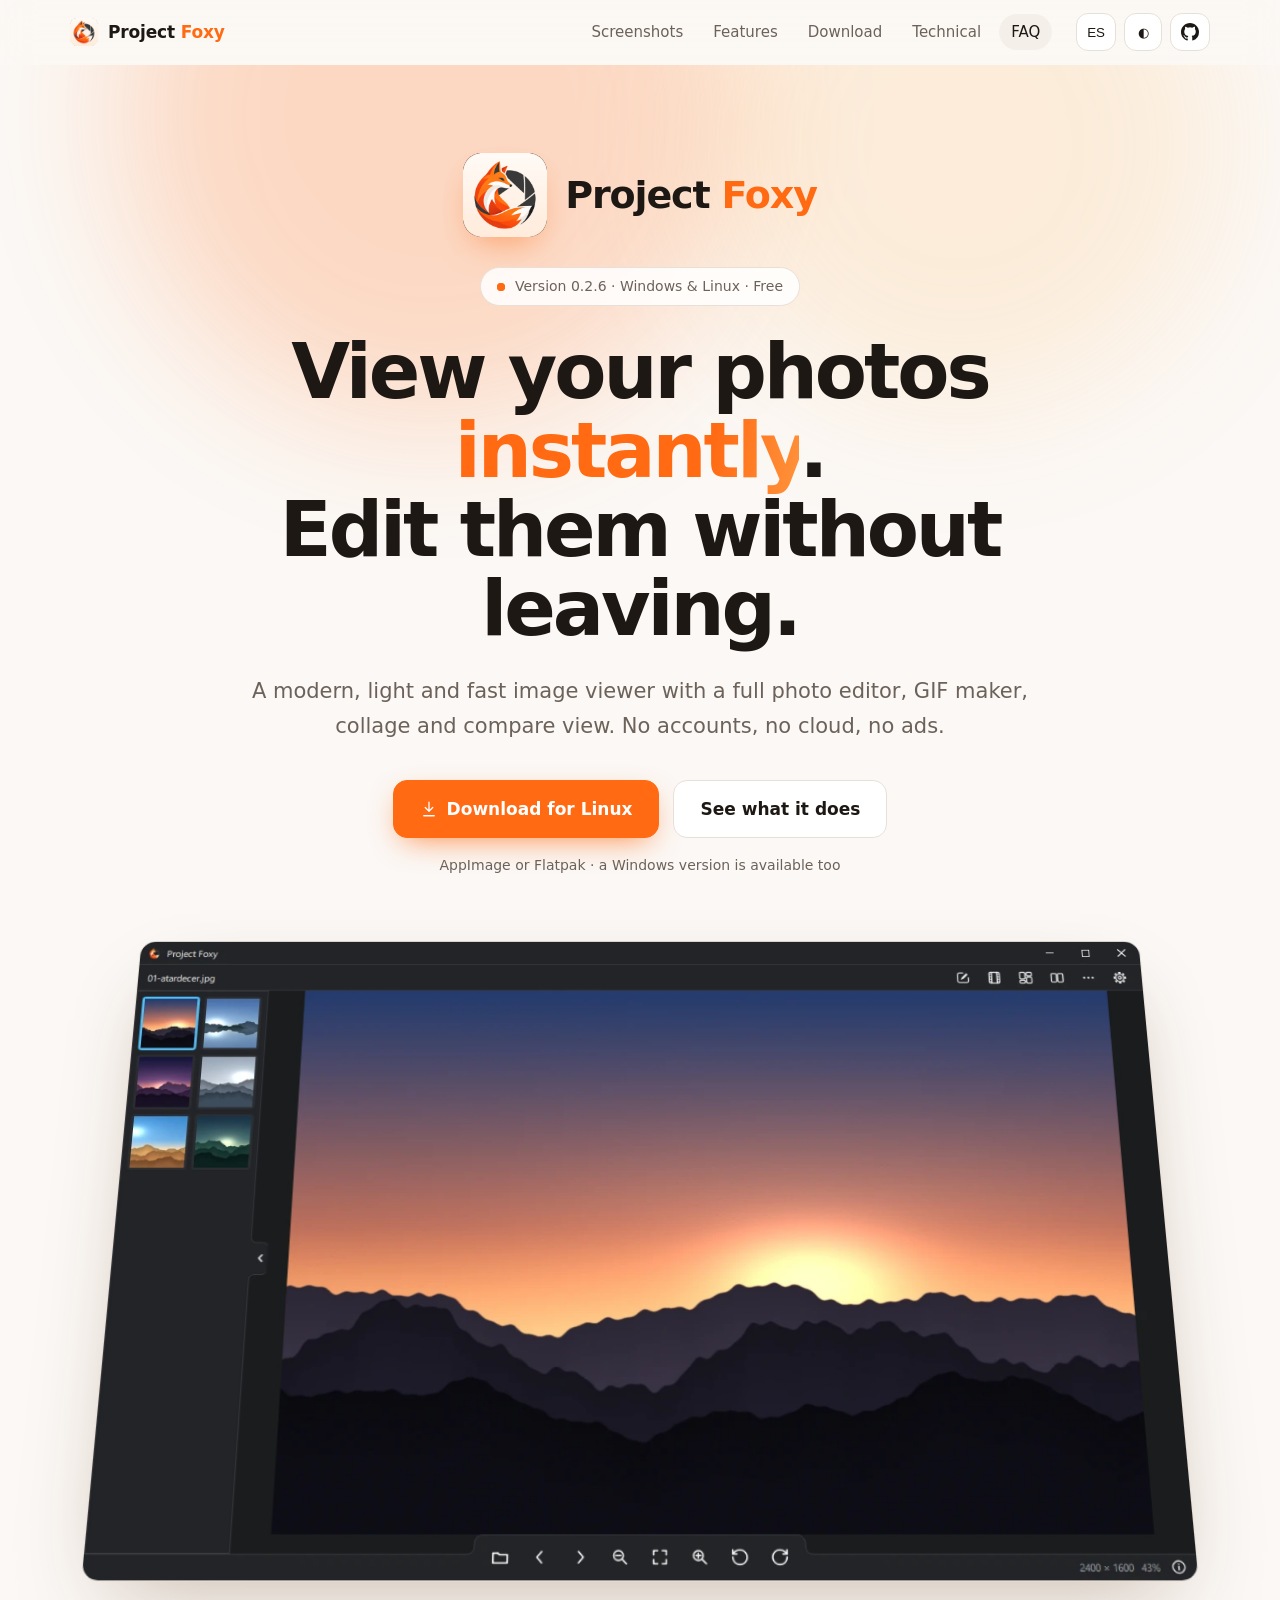
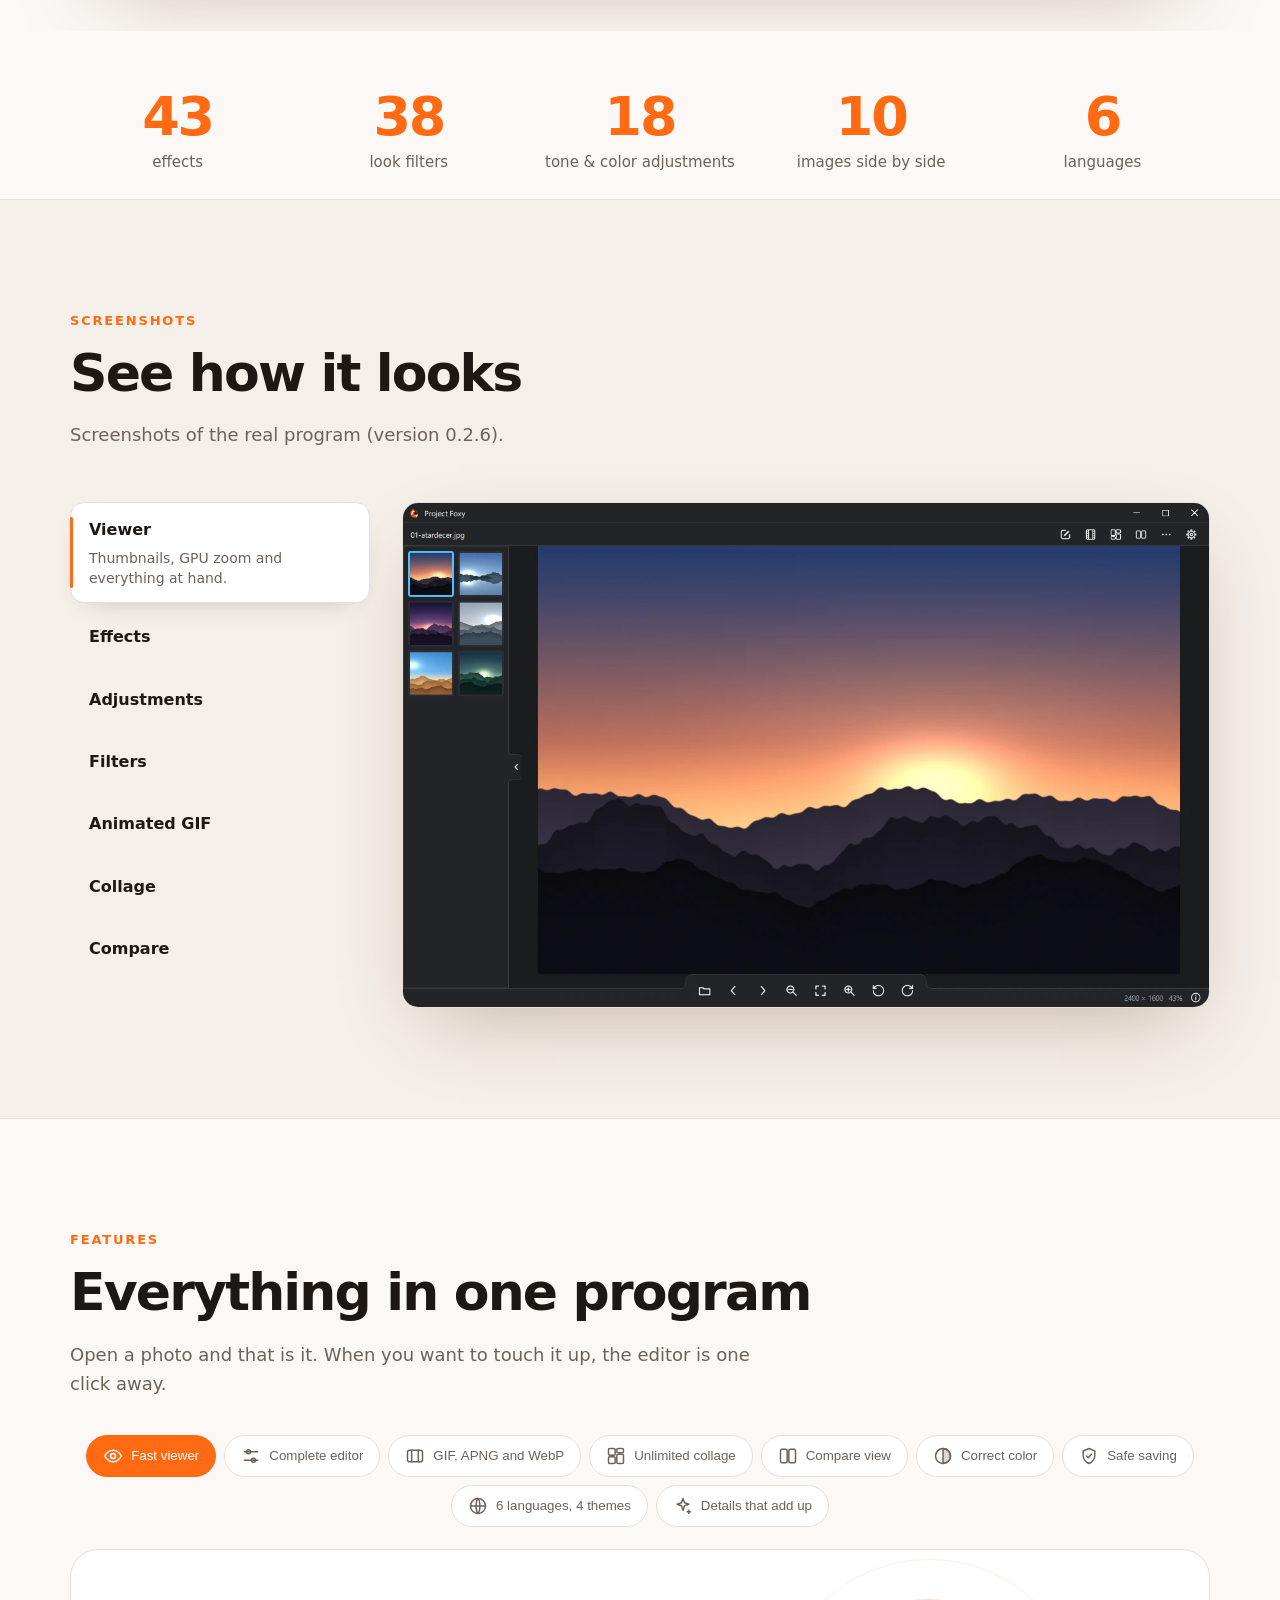
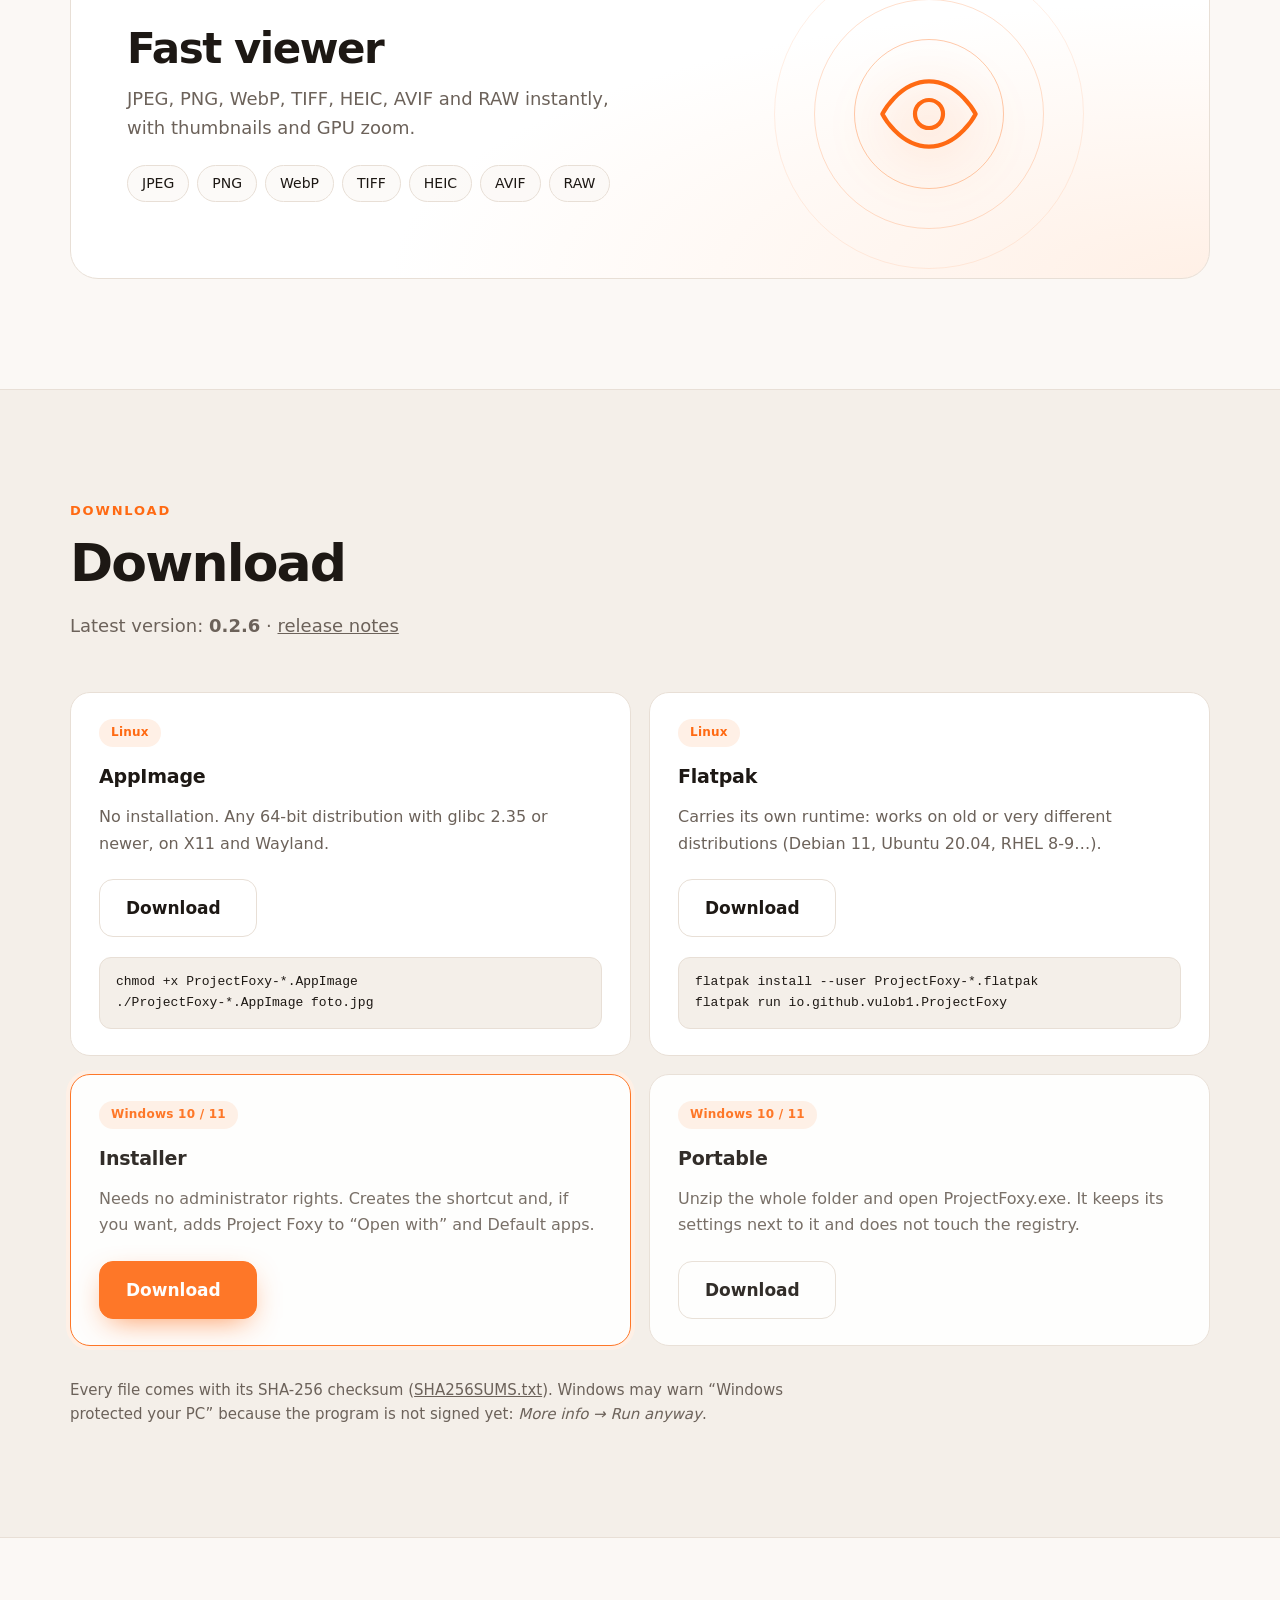
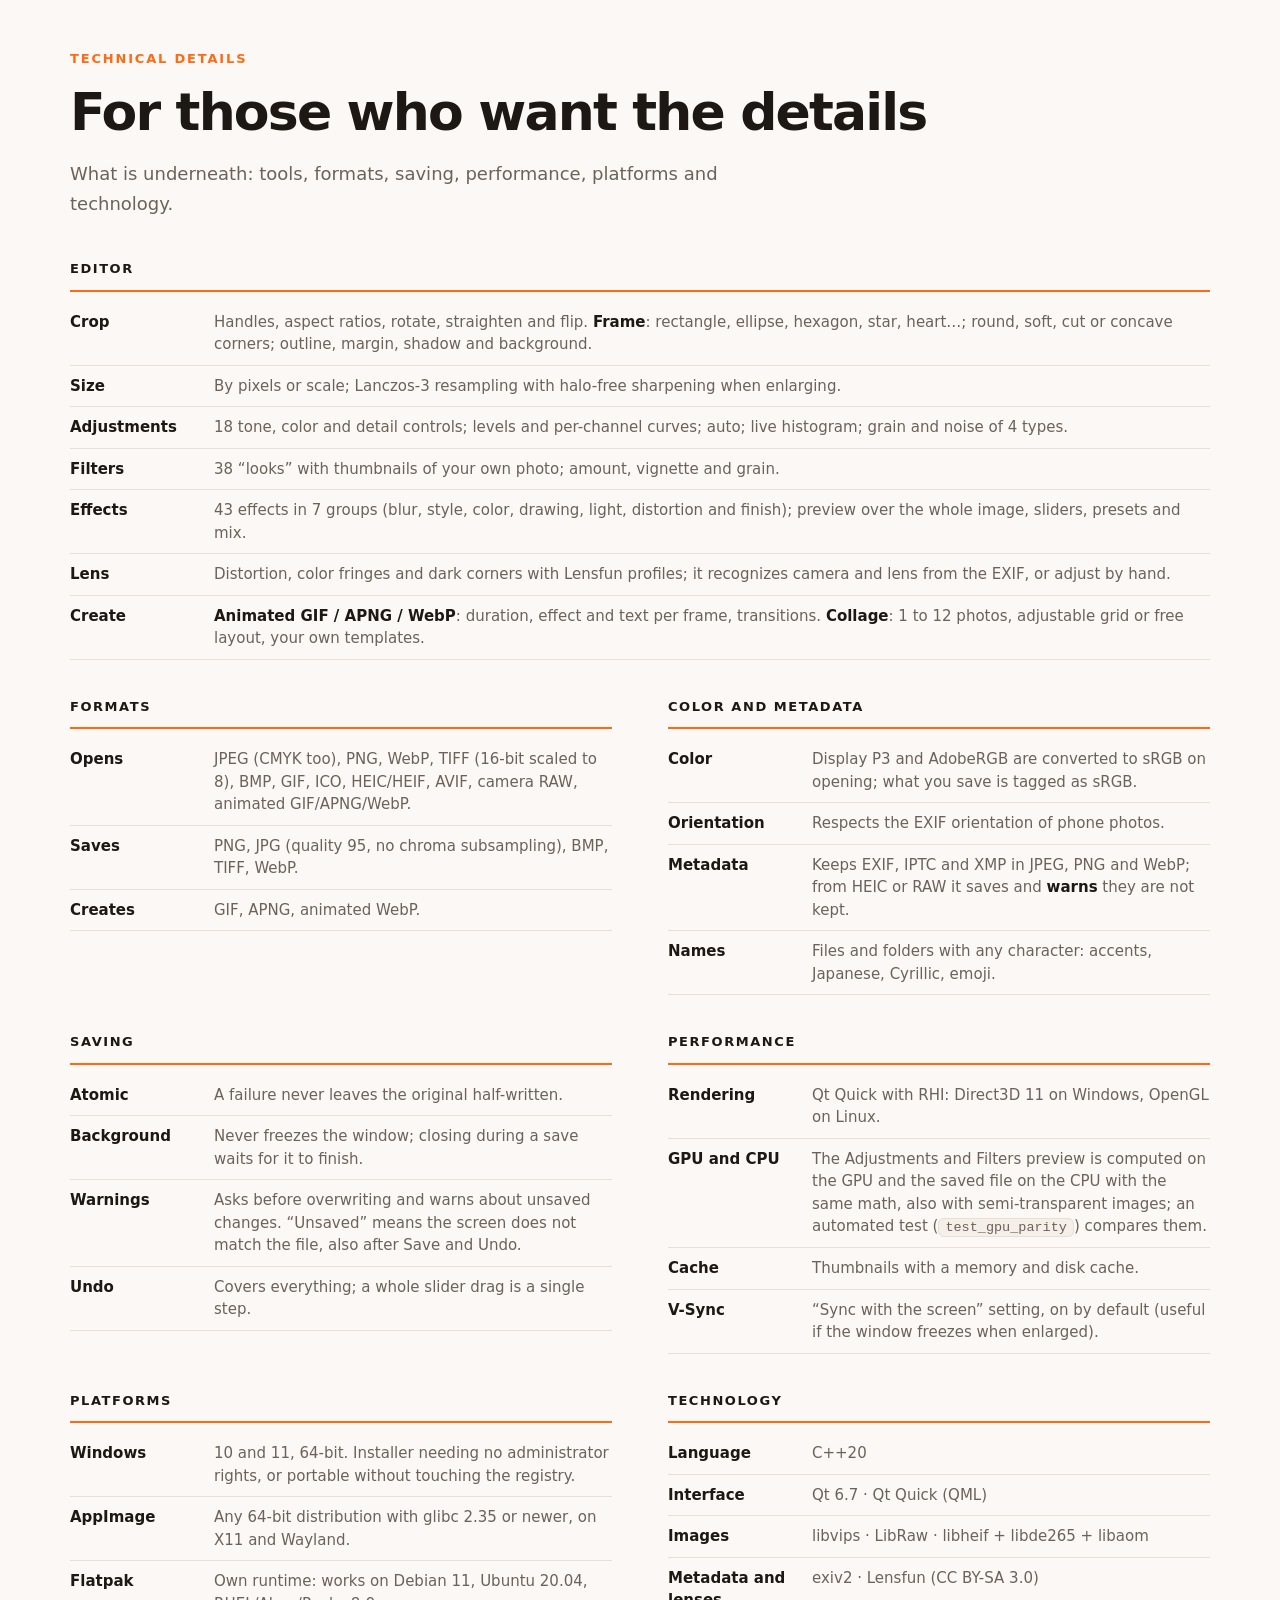
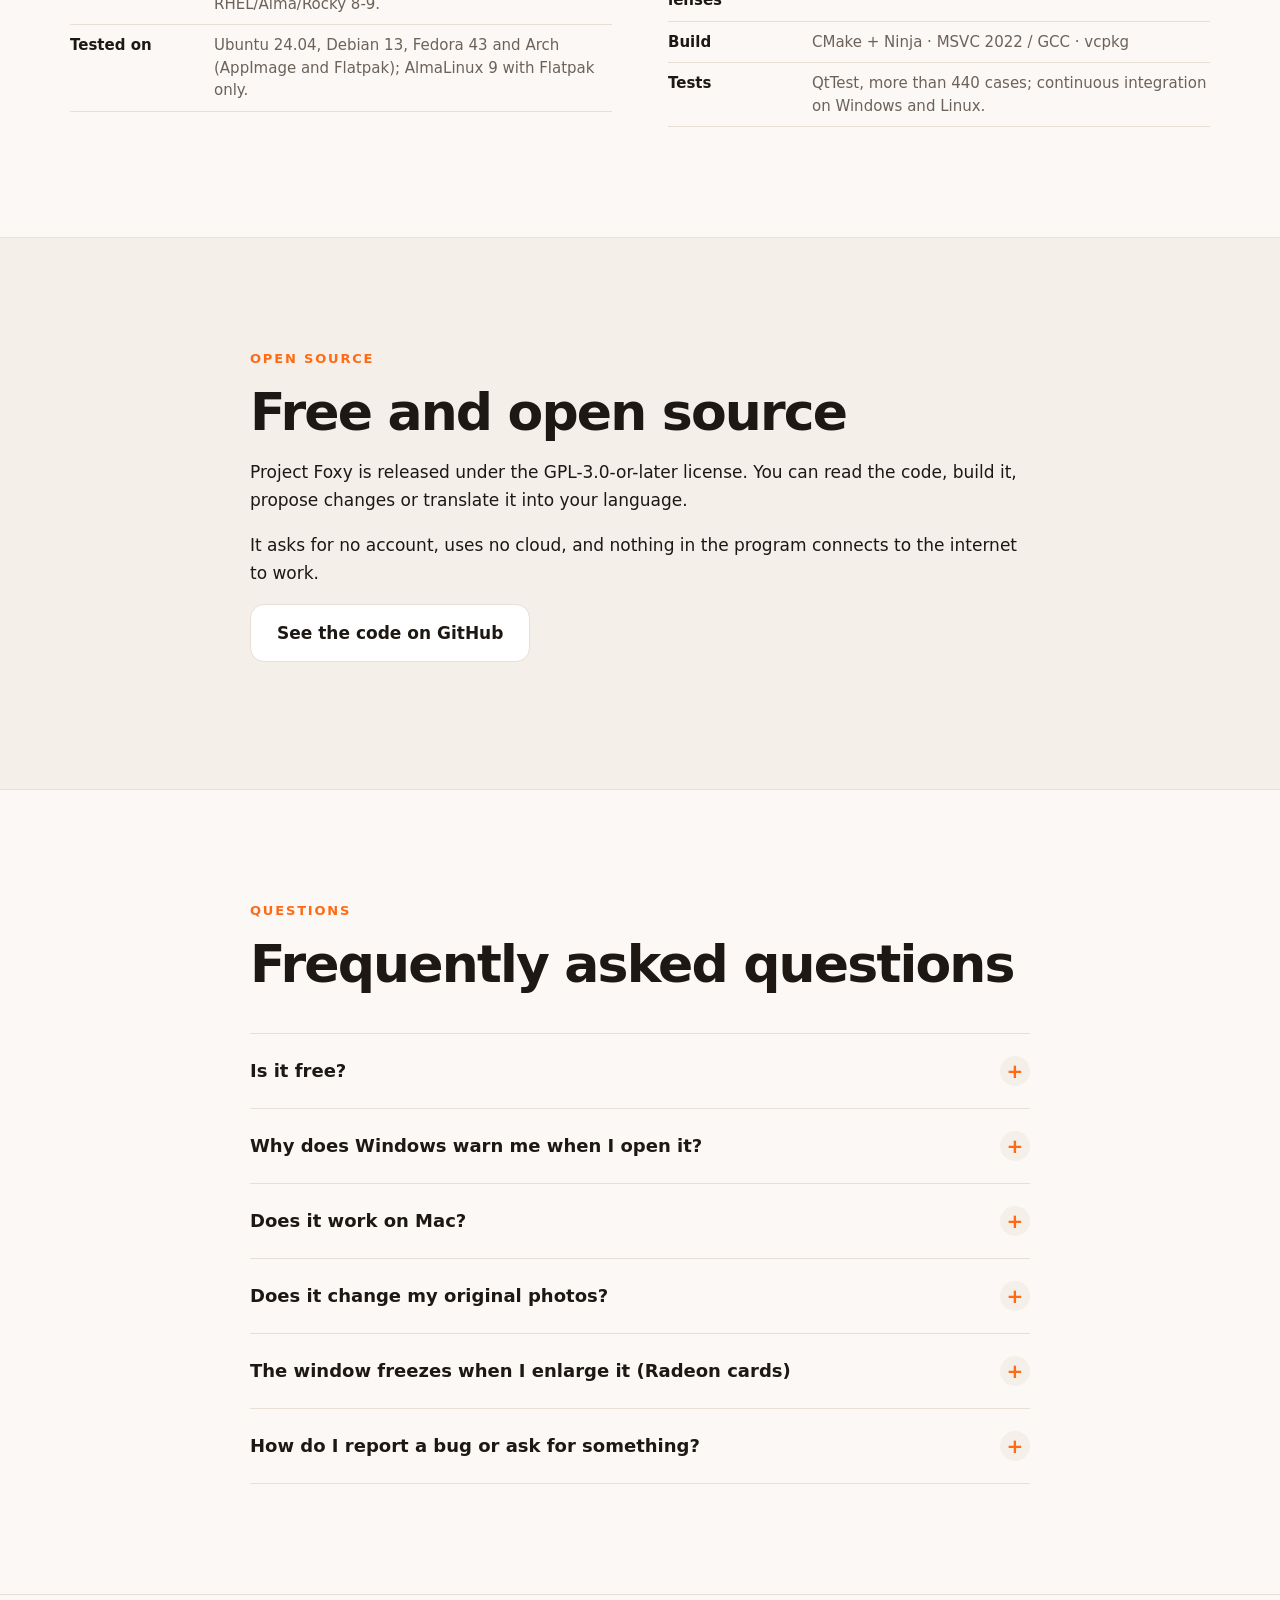
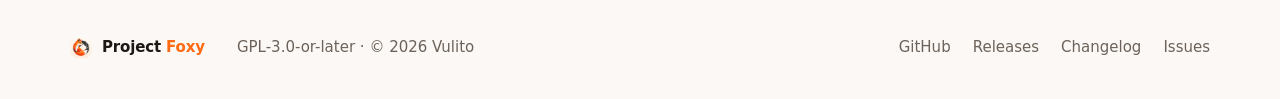
==== commit 0c441070: "Funciones: pestañas con panel grande que avanza solo Co-Authored-By: Claude Sonnet 5.5 <noreply@anth" ====
--- a/index.html
+++ b/index.html
@@ -130,71 +130,57 @@
     <h2 data-reveal data-i18n="feat.h">Todo en un solo programa</h2>
     <p class="sub" data-reveal data-i18n="feat.sub">Abrís una foto y ya está. Cuando querés tocarla, el editor está a un clic.</p>
 
-    <ul class="flist">
-      <li class="fitem" data-reveal>
-        <span class="fn">01</span>
-        <svg class="fi" width="28" height="28"><use href="#i-eye"/></svg>
-        <h3 data-i18n="f.viewer.h">Visor veloz</h3>
-        <p data-i18n="f.viewer.p">JPEG, PNG, WebP, TIFF, HEIC, AVIF y RAW al instante, con miniaturas y zoom por GPU.</p>
-        <span class="fa" aria-hidden="true">→</span>
-      </li>
-      <li class="fitem" data-reveal>
-        <span class="fn">02</span>
-        <svg class="fi" width="28" height="28"><use href="#i-sliders"/></svg>
-        <h3 data-i18n="f.editor.h">Editor completo</h3>
-        <p data-i18n="f.editor.p">Recorte, ajustes, filtros, efectos y lente. Deshacer y rehacer en todo.</p>
-        <span class="fa" aria-hidden="true">→</span>
-      </li>
-      <li class="fitem" data-reveal>
-        <span class="fn">03</span>
-        <svg class="fi" width="28" height="28"><use href="#i-film"/></svg>
-        <h3 data-i18n="f.gif.h">GIF, APNG y WebP</h3>
-        <p data-i18n="f.gif.p">Animaciones con transiciones y texto, en GIF, APNG o WebP.</p>
-        <span class="fa" aria-hidden="true">→</span>
-      </li>
-      <li class="fitem" data-reveal>
-        <span class="fn">04</span>
-        <svg class="fi" width="28" height="28"><use href="#i-collage"/></svg>
-        <h3 data-i18n="f.collage.h">Collage sin límites</h3>
-        <p data-i18n="f.collage.p">De 1 a 12 fotos, en rejilla o en diseño libre.</p>
-        <span class="fa" aria-hidden="true">→</span>
-      </li>
-      <li class="fitem" data-reveal>
-        <span class="fn">05</span>
-        <svg class="fi" width="28" height="28"><use href="#i-compare"/></svg>
-        <h3 data-i18n="f.compare.h">Comparador</h3>
-        <p data-i18n="f.compare.p">Hasta 10 imágenes a la vez, con zoom vinculado.</p>
-        <span class="fa" aria-hidden="true">→</span>
-      </li>
-      <li class="fitem" data-reveal>
-        <span class="fn">06</span>
-        <svg class="fi" width="28" height="28"><use href="#i-color"/></svg>
-        <h3 data-i18n="f.color.h">Color correcto</h3>
-        <p data-i18n="f.color.p">Display P3 y AdobeRGB se convierten a sRGB al abrir.</p>
-        <span class="fa" aria-hidden="true">→</span>
-      </li>
-      <li class="fitem" data-reveal>
-        <span class="fn">07</span>
-        <svg class="fi" width="28" height="28"><use href="#i-shield"/></svg>
-        <h3 data-i18n="f.save.h">Guardado seguro</h3>
-        <p data-i18n="f.save.p">Escritura atómica: tu original nunca queda a medias.</p>
-        <span class="fa" aria-hidden="true">→</span>
-      </li>
-      <li class="fitem" data-reveal>
-        <span class="fn">08</span>
-        <svg class="fi" width="28" height="28"><use href="#i-globe"/></svg>
-        <h3 data-i18n="f.langs.h">6 idiomas, 4 temas</h3>
-        <p data-i18n="f.langs.p">6 idiomas y 4 temas, que cambian sin reiniciar.</p>
-        <span class="fa" aria-hidden="true">→</span>
-      </li>
-      <li class="fitem" data-reveal>
-        <span class="fn">09</span>
-        <svg class="fi" width="28" height="28"><use href="#i-spark"/></svg>
-        <h3 data-i18n="f.more.h">Detalles que suman</h3>
-        <p data-i18n="f.more.p">Cuentagotas, leyenda de meme, lotes y zoom suavizado.</p>
-        <span class="fa" aria-hidden="true">→</span>
-      </li>
-    </ul>
+    <div class="fx auto" id="fx">
+    <div class="fx-tabs" role="tablist">
+      <button role="tab" class="fx-tab on" data-i="0" aria-selected="true"><svg class="fi" width="20" height="20"><use href="#i-eye"/></svg><span data-i18n="f.viewer.h">Visor veloz</span></button>
+      <button role="tab" class="fx-tab" data-i="1" aria-selected="false"><svg class="fi" width="20" height="20"><use href="#i-sliders"/></svg><span data-i18n="f.editor.h">Editor completo</span></button>
+      <button role="tab" class="fx-tab" data-i="2" aria-selected="false"><svg class="fi" width="20" height="20"><use href="#i-film"/></svg><span data-i18n="f.gif.h">GIF, APNG y WebP</span></button>
+      <button role="tab" class="fx-tab" data-i="3" aria-selected="false"><svg class="fi" width="20" height="20"><use href="#i-collage"/></svg><span data-i18n="f.collage.h">Collage sin límites</span></button>
+      <button role="tab" class="fx-tab" data-i="4" aria-selected="false"><svg class="fi" width="20" height="20"><use href="#i-compare"/></svg><span data-i18n="f.compare.h">Comparador</span></button>
+      <button role="tab" class="fx-tab" data-i="5" aria-selected="false"><svg class="fi" width="20" height="20"><use href="#i-color"/></svg><span data-i18n="f.color.h">Color correcto</span></button>
+      <button role="tab" class="fx-tab" data-i="6" aria-selected="false"><svg class="fi" width="20" height="20"><use href="#i-shield"/></svg><span data-i18n="f.save.h">Guardado seguro</span></button>
+      <button role="tab" class="fx-tab" data-i="7" aria-selected="false"><svg class="fi" width="20" height="20"><use href="#i-globe"/></svg><span data-i18n="f.langs.h">6 idiomas, 4 temas</span></button>
+      <button role="tab" class="fx-tab" data-i="8" aria-selected="false"><svg class="fi" width="20" height="20"><use href="#i-spark"/></svg><span data-i18n="f.more.h">Detalles que suman</span></button>
+    </div>
+    <div class="fx-panels">
+      <div class="fx-panel on" role="tabpanel">
+        <div class="fx-text"><h3 data-i18n="f.viewer.h">Visor veloz</h3><p data-i18n="f.viewer.p">JPEG, PNG, WebP, TIFF, HEIC, AVIF y RAW al instante, con miniaturas y zoom por GPU.</p><p class="fx-chips"><span>JPEG</span><span>PNG</span><span>WebP</span><span>TIFF</span><span>HEIC</span><span>AVIF</span><span>RAW</span></p></div>
+        <div class="fx-art" aria-hidden="true"><i></i><i></i><i></i><svg class="fx-big" viewBox="0 0 24 24"><use href="#i-eye"/></svg></div>
+      </div>
+      <div class="fx-panel" role="tabpanel">
+        <div class="fx-text"><h3 data-i18n="f.editor.h">Editor completo</h3><p data-i18n="f.editor.p">Recorte, ajustes, filtros, efectos y lente. Deshacer y rehacer en todo.</p><p class="fx-chips"><span data-i18n="fc.1.0">Recorte</span><span data-i18n="fc.1.1">Ajustes</span><span data-i18n="fc.1.2">Filtros</span><span data-i18n="fc.1.3">Efectos</span><span data-i18n="fc.1.4">Lente</span></p></div>
+        <div class="fx-art" aria-hidden="true"><i></i><i></i><i></i><svg class="fx-big" viewBox="0 0 24 24"><use href="#i-sliders"/></svg></div>
+      </div>
+      <div class="fx-panel" role="tabpanel">
+        <div class="fx-text"><h3 data-i18n="f.gif.h">GIF, APNG y WebP</h3><p data-i18n="f.gif.p">Animaciones con transiciones y texto, en GIF, APNG o WebP.</p><p class="fx-chips"><span>GIF</span><span>APNG</span><span>WebP</span><span data-i18n="fc.2.3">Transiciones</span><span data-i18n="fc.2.4">Texto</span></p></div>
+        <div class="fx-art" aria-hidden="true"><i></i><i></i><i></i><svg class="fx-big" viewBox="0 0 24 24"><use href="#i-film"/></svg></div>
+      </div>
+      <div class="fx-panel" role="tabpanel">
+        <div class="fx-text"><h3 data-i18n="f.collage.h">Collage sin límites</h3><p data-i18n="f.collage.p">De 1 a 12 fotos, en rejilla o en diseño libre.</p><p class="fx-chips"><span data-i18n="fc.3.0">1–12 fotos</span><span data-i18n="fc.3.1">Rejilla</span><span data-i18n="fc.3.2">Libre</span><span data-i18n="fc.3.3">Plantillas propias</span></p></div>
+        <div class="fx-art" aria-hidden="true"><i></i><i></i><i></i><svg class="fx-big" viewBox="0 0 24 24"><use href="#i-collage"/></svg></div>
+      </div>
+      <div class="fx-panel" role="tabpanel">
+        <div class="fx-text"><h3 data-i18n="f.compare.h">Comparador</h3><p data-i18n="f.compare.p">Hasta 10 imágenes a la vez, con zoom vinculado.</p><p class="fx-chips"><span data-i18n="fc.4.0">2–10 imágenes</span><span data-i18n="fc.4.1">Zoom vinculado</span></p></div>
+        <div class="fx-art" aria-hidden="true"><i></i><i></i><i></i><svg class="fx-big" viewBox="0 0 24 24"><use href="#i-compare"/></svg></div>
+      </div>
+      <div class="fx-panel" role="tabpanel">
+        <div class="fx-text"><h3 data-i18n="f.color.h">Color correcto</h3><p data-i18n="f.color.p">Display P3 y AdobeRGB se convierten a sRGB al abrir.</p><p class="fx-chips"><span>Display P3</span><span>AdobeRGB</span><span>sRGB</span></p></div>
+        <div class="fx-art" aria-hidden="true"><i></i><i></i><i></i><svg class="fx-big" viewBox="0 0 24 24"><use href="#i-color"/></svg></div>
+      </div>
+      <div class="fx-panel" role="tabpanel">
+        <div class="fx-text"><h3 data-i18n="f.save.h">Guardado seguro</h3><p data-i18n="f.save.p">Escritura atómica: tu original nunca queda a medias.</p><p class="fx-chips"><span data-i18n="fc.6.0">Atómico</span><span>EXIF · IPTC · XMP</span><span data-i18n="fc.6.2">Segundo plano</span></p></div>
+        <div class="fx-art" aria-hidden="true"><i></i><i></i><i></i><svg class="fx-big" viewBox="0 0 24 24"><use href="#i-shield"/></svg></div>
+      </div>
+      <div class="fx-panel" role="tabpanel">
+        <div class="fx-text"><h3 data-i18n="f.langs.h">6 idiomas, 4 temas</h3><p data-i18n="f.langs.p">6 idiomas y 4 temas, que cambian sin reiniciar.</p><p class="fx-chips"><span>ES</span><span>EN</span><span>PT</span><span>한국어</span><span>中文</span><span>日本語</span><span data-i18n="fc.7.6">4 temas</span></p></div>
+        <div class="fx-art" aria-hidden="true"><i></i><i></i><i></i><svg class="fx-big" viewBox="0 0 24 24"><use href="#i-globe"/></svg></div>
+      </div>
+      <div class="fx-panel" role="tabpanel">
+        <div class="fx-text"><h3 data-i18n="f.more.h">Detalles que suman</h3><p data-i18n="f.more.p">Cuentagotas, leyenda de meme, lotes y zoom suavizado.</p><p class="fx-chips"><span data-i18n="fc.8.0">Cuentagotas</span><span>Memes</span><span data-i18n="fc.8.2">Lotes</span><span data-i18n="fc.8.3">Zoom suave</span></p></div>
+        <div class="fx-art" aria-hidden="true"><i></i><i></i><i></i><svg class="fx-big" viewBox="0 0 24 24"><use href="#i-spark"/></svg></div>
+      </div>
+    </div>
+  </div>
     </div>
   </div>
 </section>
--- a/style.css
+++ b/style.css
@@ -244,24 +244,38 @@
 @media (max-width: 900px) { .tech-grid { grid-template-columns: 1fr; gap: 32px; } }
 @media (max-width: 520px) { .spec dl > div { grid-template-columns: 1fr; gap: 2px; } }
 
-/* funciones: lista editorial */
-.flist { list-style: none; margin: 0; padding: 0; border-bottom: 1px solid var(--line); }
-.fitem { position: relative; display: grid; grid-template-columns: 44px 36px minmax(180px, 1fr) 1.5fr 28px; align-items: center; gap: 0 20px; padding: 26px 14px; border-top: 1px solid var(--line); overflow: hidden; isolation: isolate; cursor: default; }
-.fitem::before { content: ""; position: absolute; inset: 0; z-index: -1; background: var(--accent-soft); transform: scaleX(0); transform-origin: 0 50%; transition: transform .55s var(--ease); }
-.fitem:hover::before { transform: scaleX(1); }
-.fn { font: 600 13px/1 ui-monospace, Consolas, monospace; color: var(--mute); transition: color .25s; }
-.fi { fill: none; stroke: var(--mute); stroke-width: 1.6; stroke-linecap: round; stroke-linejoin: round; transition: stroke .25s, transform .45s var(--ease); }
-.fitem h3 { margin: 0; font-size: clamp(20px, 2.6vw, 30px); letter-spacing: -.025em; line-height: 1.15; transition: transform .45s var(--ease), color .25s; }
-.fitem p { margin: 0; color: var(--mute); font-size: 16px; transition: color .25s; }
-.fa { justify-self: end; font-size: 22px; color: var(--accent); opacity: 0; transform: translateX(-12px); transition: opacity .3s, transform .45s var(--ease); }
-.fitem:hover .fn, .fitem:hover .fi { color: var(--accent); stroke: var(--accent); }
-.fitem:hover .fi { transform: scale(1.18) rotate(-6deg); }
-.fitem:hover h3 { transform: translateX(8px); }
-.fitem:hover p { color: var(--ink); }
-.fitem:hover .fa { opacity: 1; transform: none; }
-@media (max-width: 760px) {
-  .fitem { grid-template-columns: 34px 1fr; gap: 4px 14px; padding: 20px 6px; }
-  .fn, .fa { display: none; }
-  .fi { grid-row: 1 / span 2; align-self: start; margin-top: 4px; }
-  .fitem p { grid-column: 2; }
-}
+/* funciones: pestañas con panel */
+.fx-tabs { display: flex; flex-wrap: wrap; justify-content: center; gap: 8px; margin-bottom: 22px; }
+.fx-tab { position: relative; display: inline-flex; align-items: center; gap: 8px; padding: 10px 16px; border: 1px solid var(--line); border-radius: 99px; background: var(--card); color: var(--mute); font: 600 14px/1 inherit; cursor: pointer; overflow: hidden; transition: color .2s, border-color .2s, background .2s, transform .25s var(--ease); }
+.fx-tab .fi { fill: none; stroke: currentColor; stroke-width: 1.8; stroke-linecap: round; stroke-linejoin: round; }
+.fx-tab:hover { color: var(--ink); border-color: var(--accent); transform: translateY(-1px); }
+.fx-tab.on { color: var(--accent-ink); background: var(--accent); border-color: var(--accent); }
+.fx.run .fx-tab.on::after { content: ""; position: absolute; left: 0; bottom: 0; height: 3px; width: 100%; background: rgba(255,255,255,.65); transform-origin: 0 50%; animation: fxbar 6s linear forwards; }
+@keyframes fxbar { from { transform: scaleX(0); } to { transform: scaleX(1); } }
+.fx-panels { position: relative; display: grid; }
+.fx-panel { grid-area: 1 / 1; display: grid; grid-template-columns: 1.1fr .9fr; align-items: center; gap: 32px; padding: 48px 56px; min-height: 330px; border: 1px solid var(--line); border-radius: 28px; overflow: hidden; background: radial-gradient(120% 140% at 100% 100%, var(--accent-soft), transparent 60%), var(--card); opacity: 0; visibility: hidden; transform: translateY(14px) scale(.985); transition: opacity .5s var(--ease), transform .6s var(--ease), visibility 0s .5s; }
+.fx-panel.on { opacity: 1; visibility: visible; transform: none; transition-delay: 0s; }
+.fx-text h3 { margin: 0 0 12px; font-size: clamp(28px, 3.6vw, 42px); letter-spacing: -.035em; line-height: 1.1; }
+.fx-text p { margin: 0; color: var(--mute); font-size: 18px; max-width: 28em; }
+.fx-text .fx-chips { display: flex; flex-wrap: wrap; gap: 8px; margin-top: 22px; }
+.fx-chips span { padding: 6px 14px; border: 1px solid var(--line); border-radius: 99px; background: color-mix(in srgb, var(--bg) 70%, transparent); color: var(--ink); font-size: 14px; }
+.fx-art { position: relative; display: grid; place-items: center; min-height: 220px; }
+.fx-art i { position: absolute; border-radius: 50%; border: 1px solid color-mix(in srgb, var(--accent) 35%, transparent); }
+.fx-art i:nth-child(1) { width: 150px; height: 150px; }
+.fx-art i:nth-child(2) { width: 230px; height: 230px; opacity: .6; }
+.fx-art i:nth-child(3) { width: 310px; height: 310px; opacity: .3; }
+.fx-panel.on .fx-art i { animation: fxring 3.6s ease-in-out infinite; }
+.fx-panel.on .fx-art i:nth-child(2) { animation-delay: .4s; }
+.fx-panel.on .fx-art i:nth-child(3) { animation-delay: .8s; }
+@keyframes fxring { 50% { transform: scale(1.06); } }
+.fx-big { position: relative; width: 112px; height: 112px; fill: none; stroke: var(--accent); stroke-width: .9; stroke-linecap: round; stroke-linejoin: round; filter: drop-shadow(0 12px 28px color-mix(in srgb, var(--accent) 45%, transparent)); transition: transform .8s var(--ease); }
+.fx-panel:not(.on) .fx-big { transform: rotate(-12deg) scale(.8); }
+@media (max-width: 800px) {
+  .fx-tabs { flex-wrap: nowrap; justify-content: flex-start; overflow-x: auto; scrollbar-width: none; padding-bottom: 4px; }
+  .fx-tabs::-webkit-scrollbar { display: none; }
+  .fx-tab { flex: none; }
+  .fx-panel { grid-template-columns: 1fr; padding: 32px 26px; gap: 4px; min-height: 0; }
+  .fx-art { order: -1; min-height: 130px; }
+  .fx-art i:nth-child(1) { width: 96px; height: 96px; } .fx-art i:nth-child(2) { width: 140px; height: 140px; } .fx-art i:nth-child(3) { display: none; }
+  .fx-big { width: 64px; height: 64px; }
+}
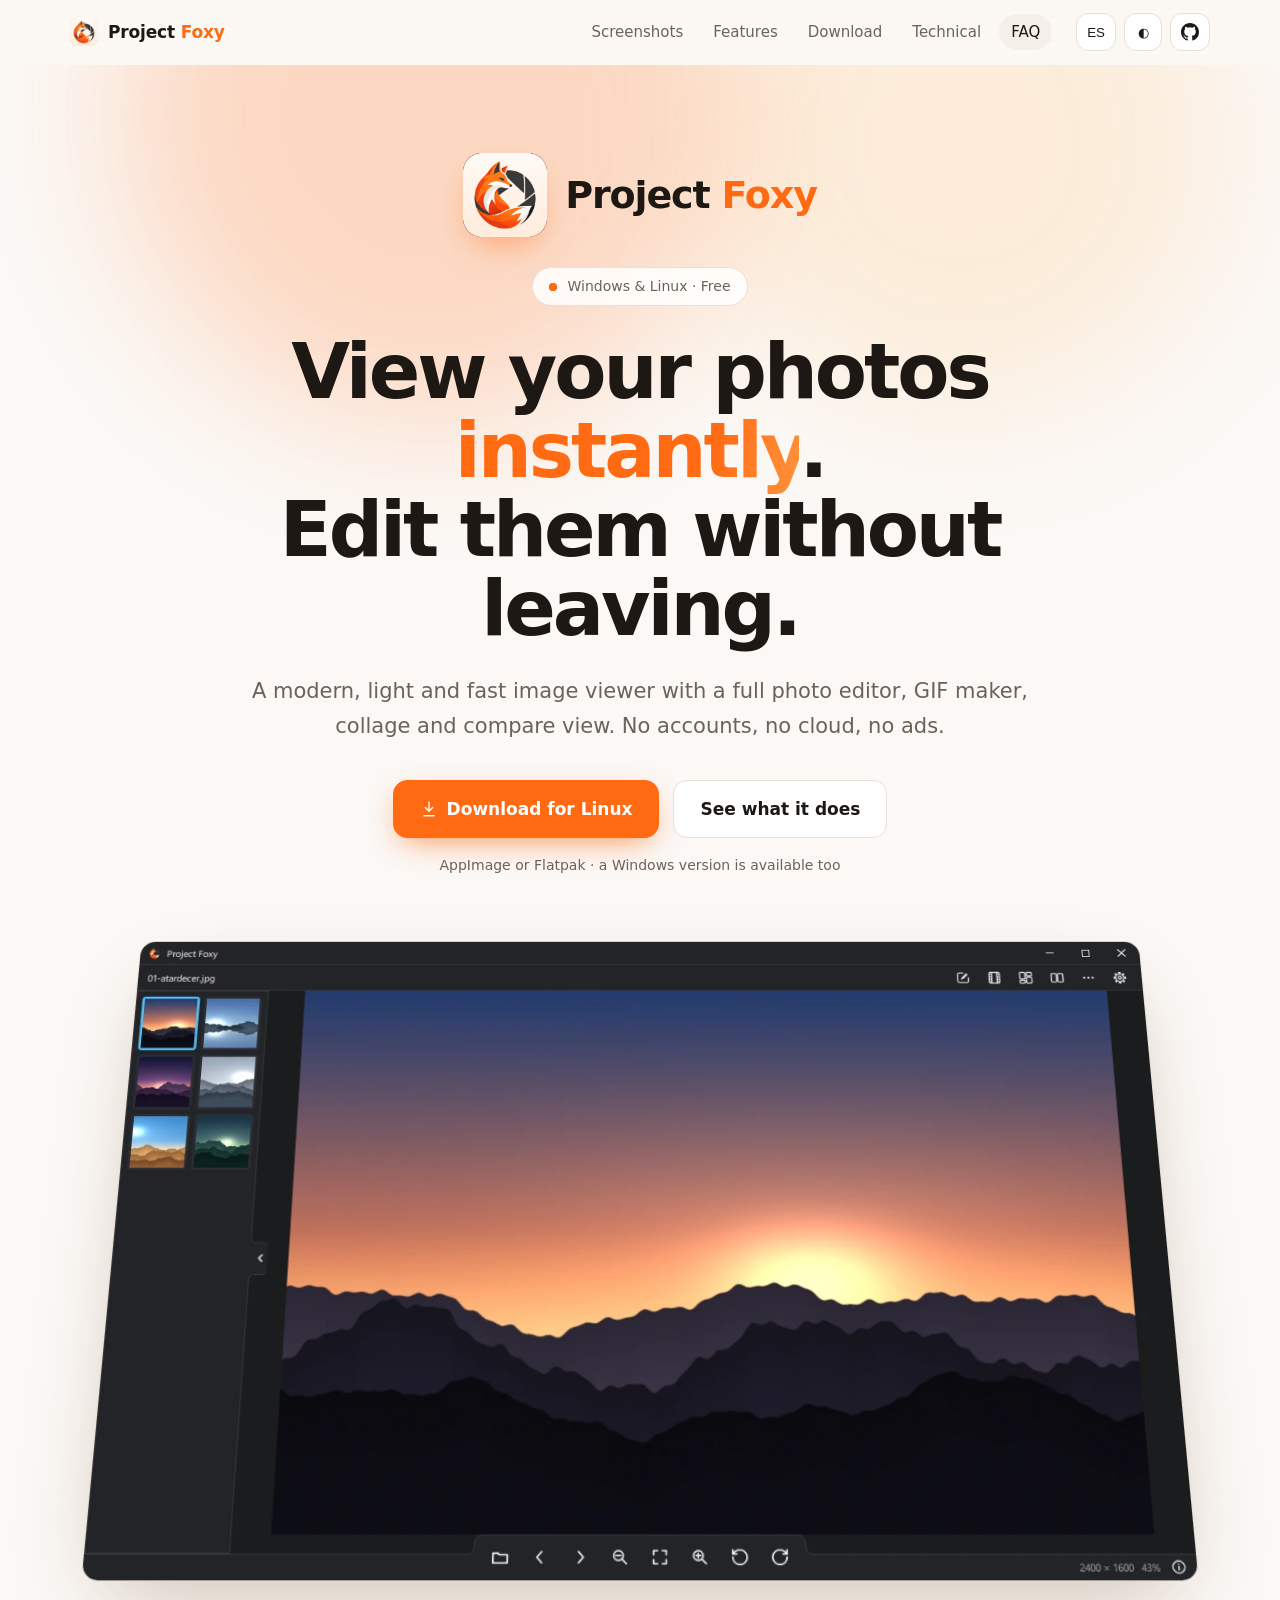
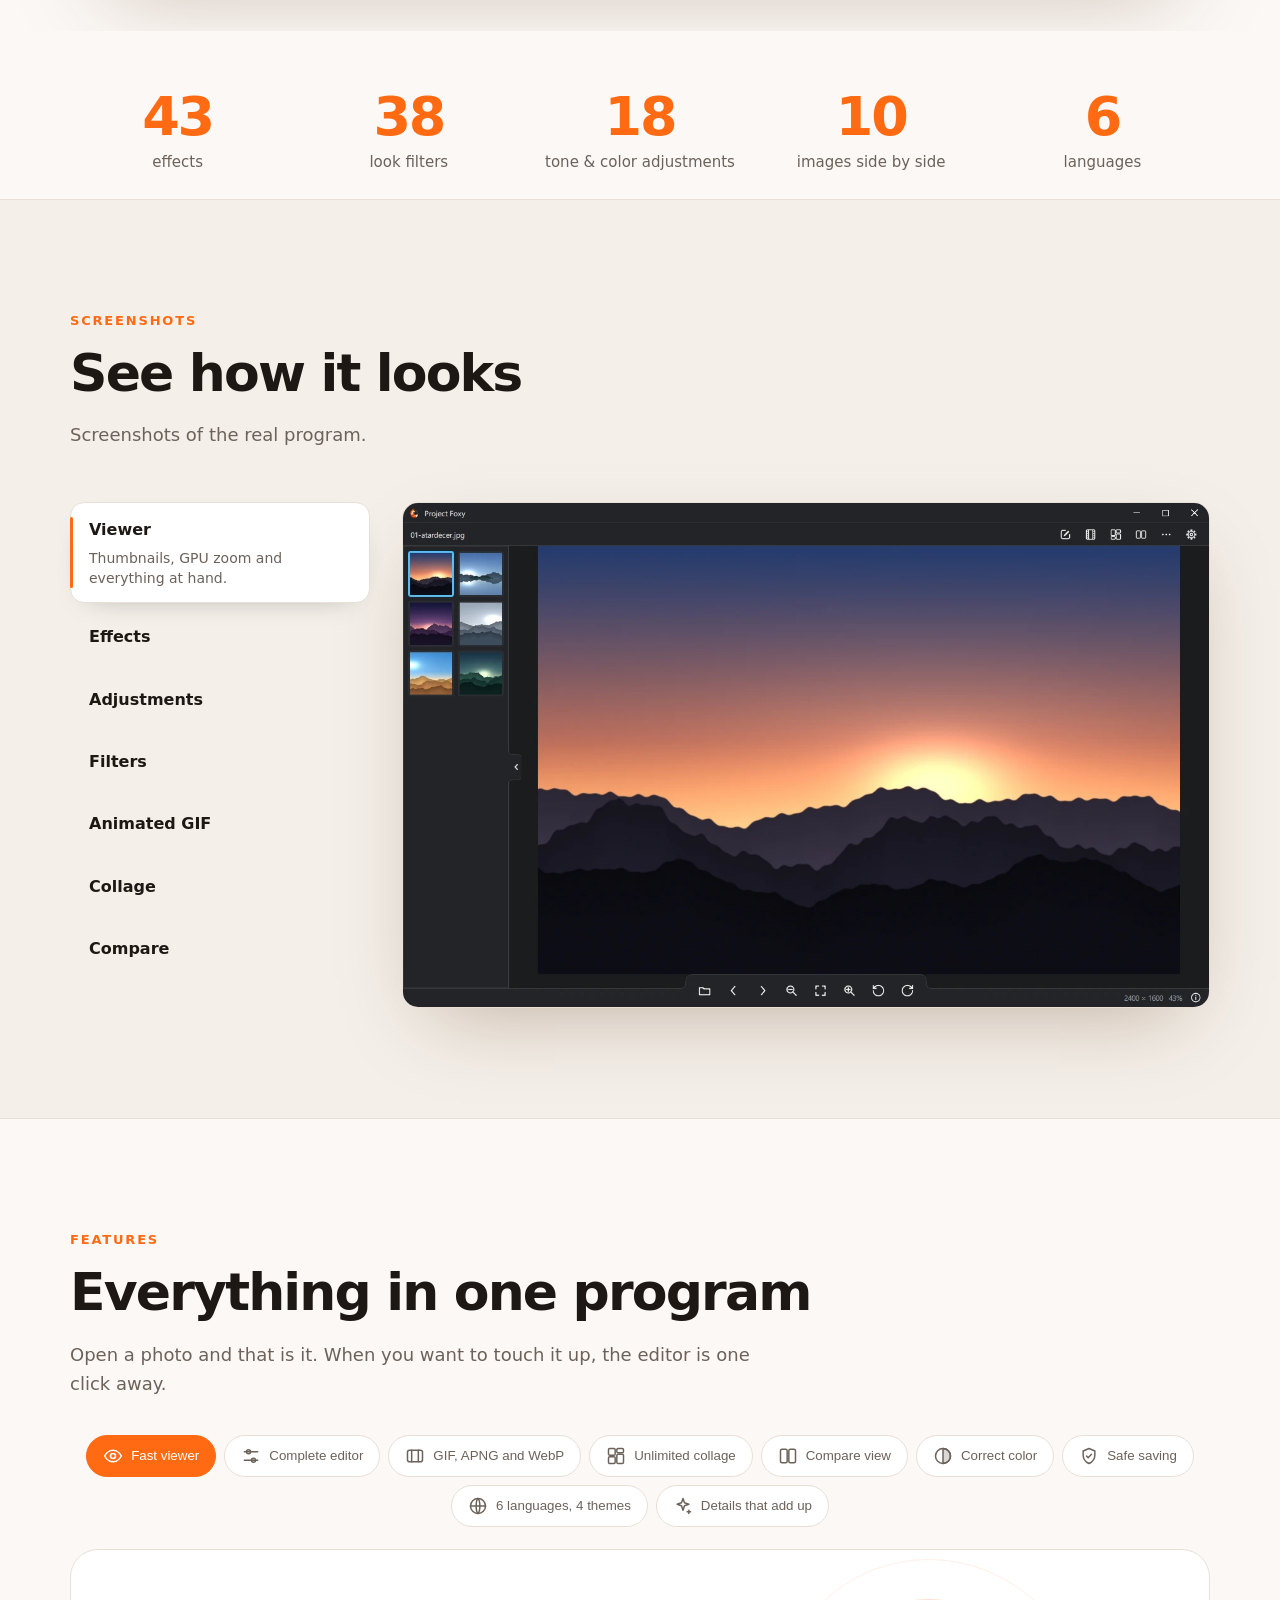
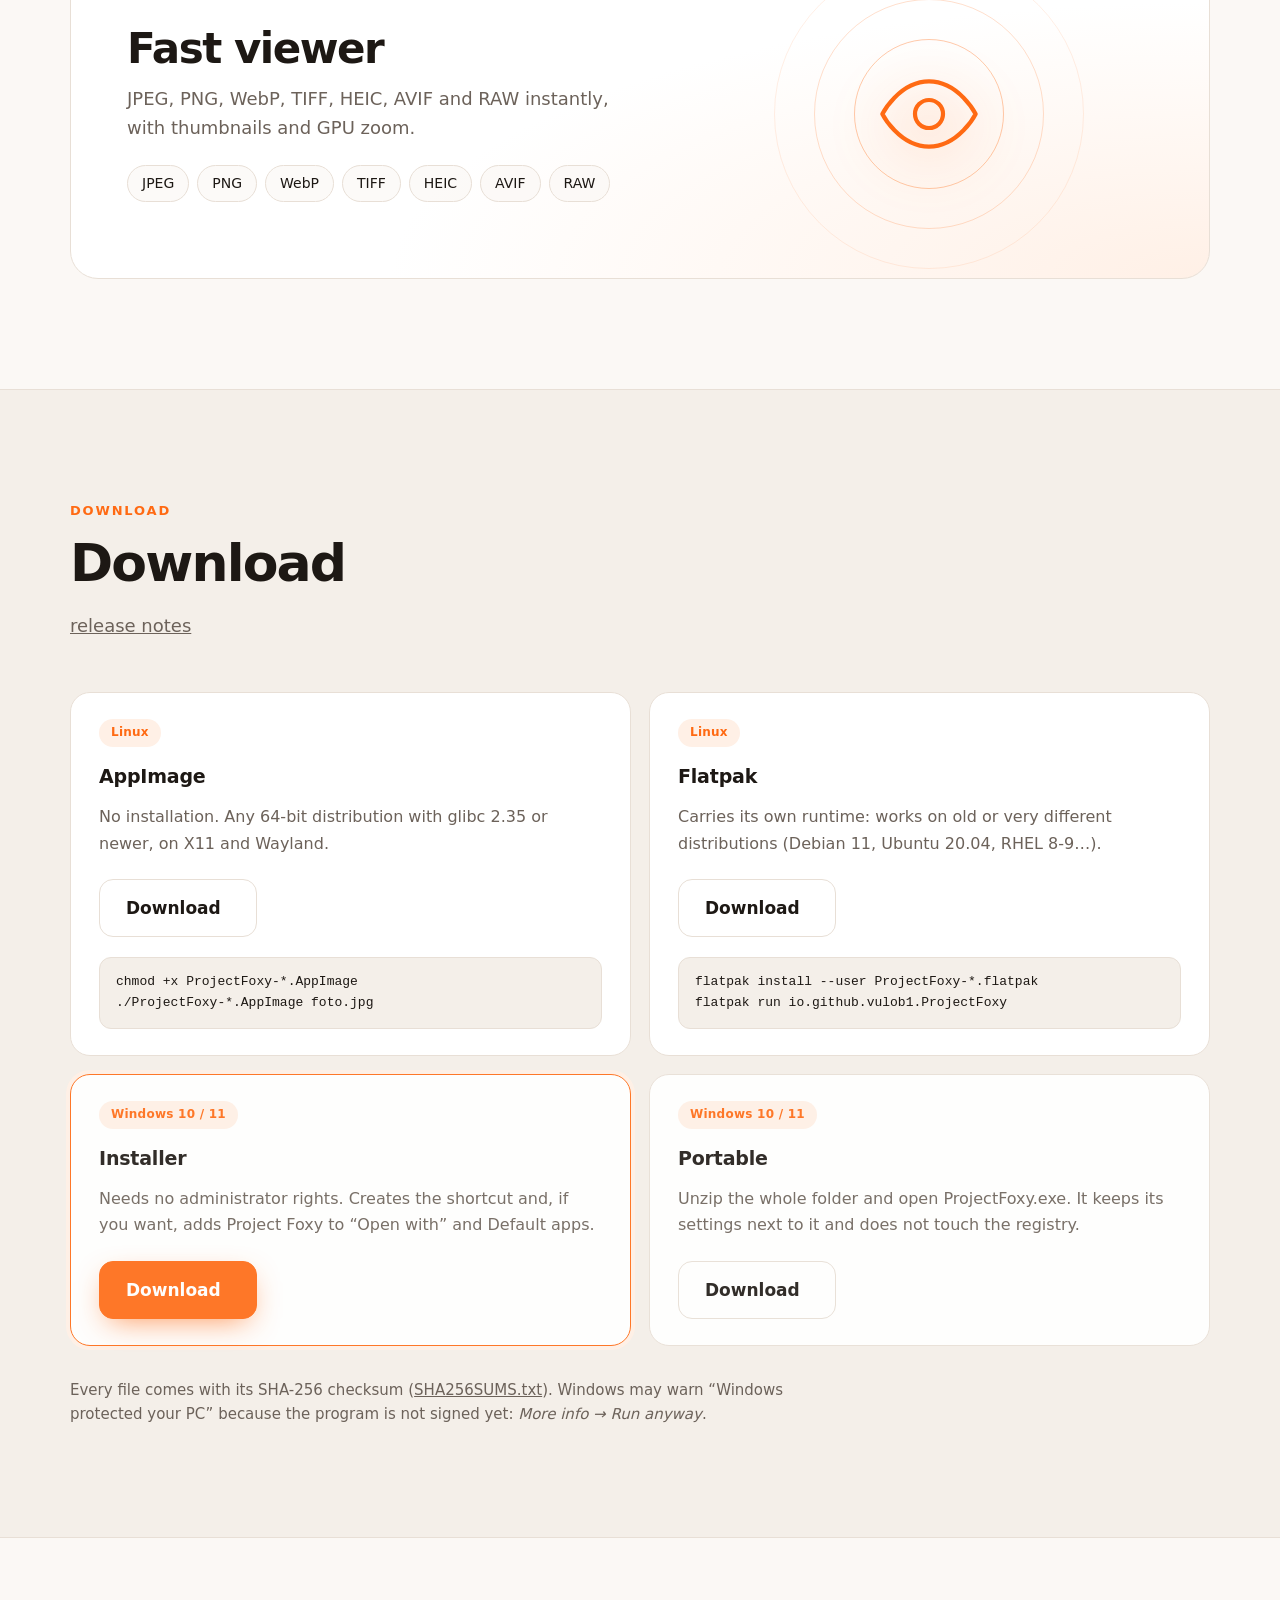
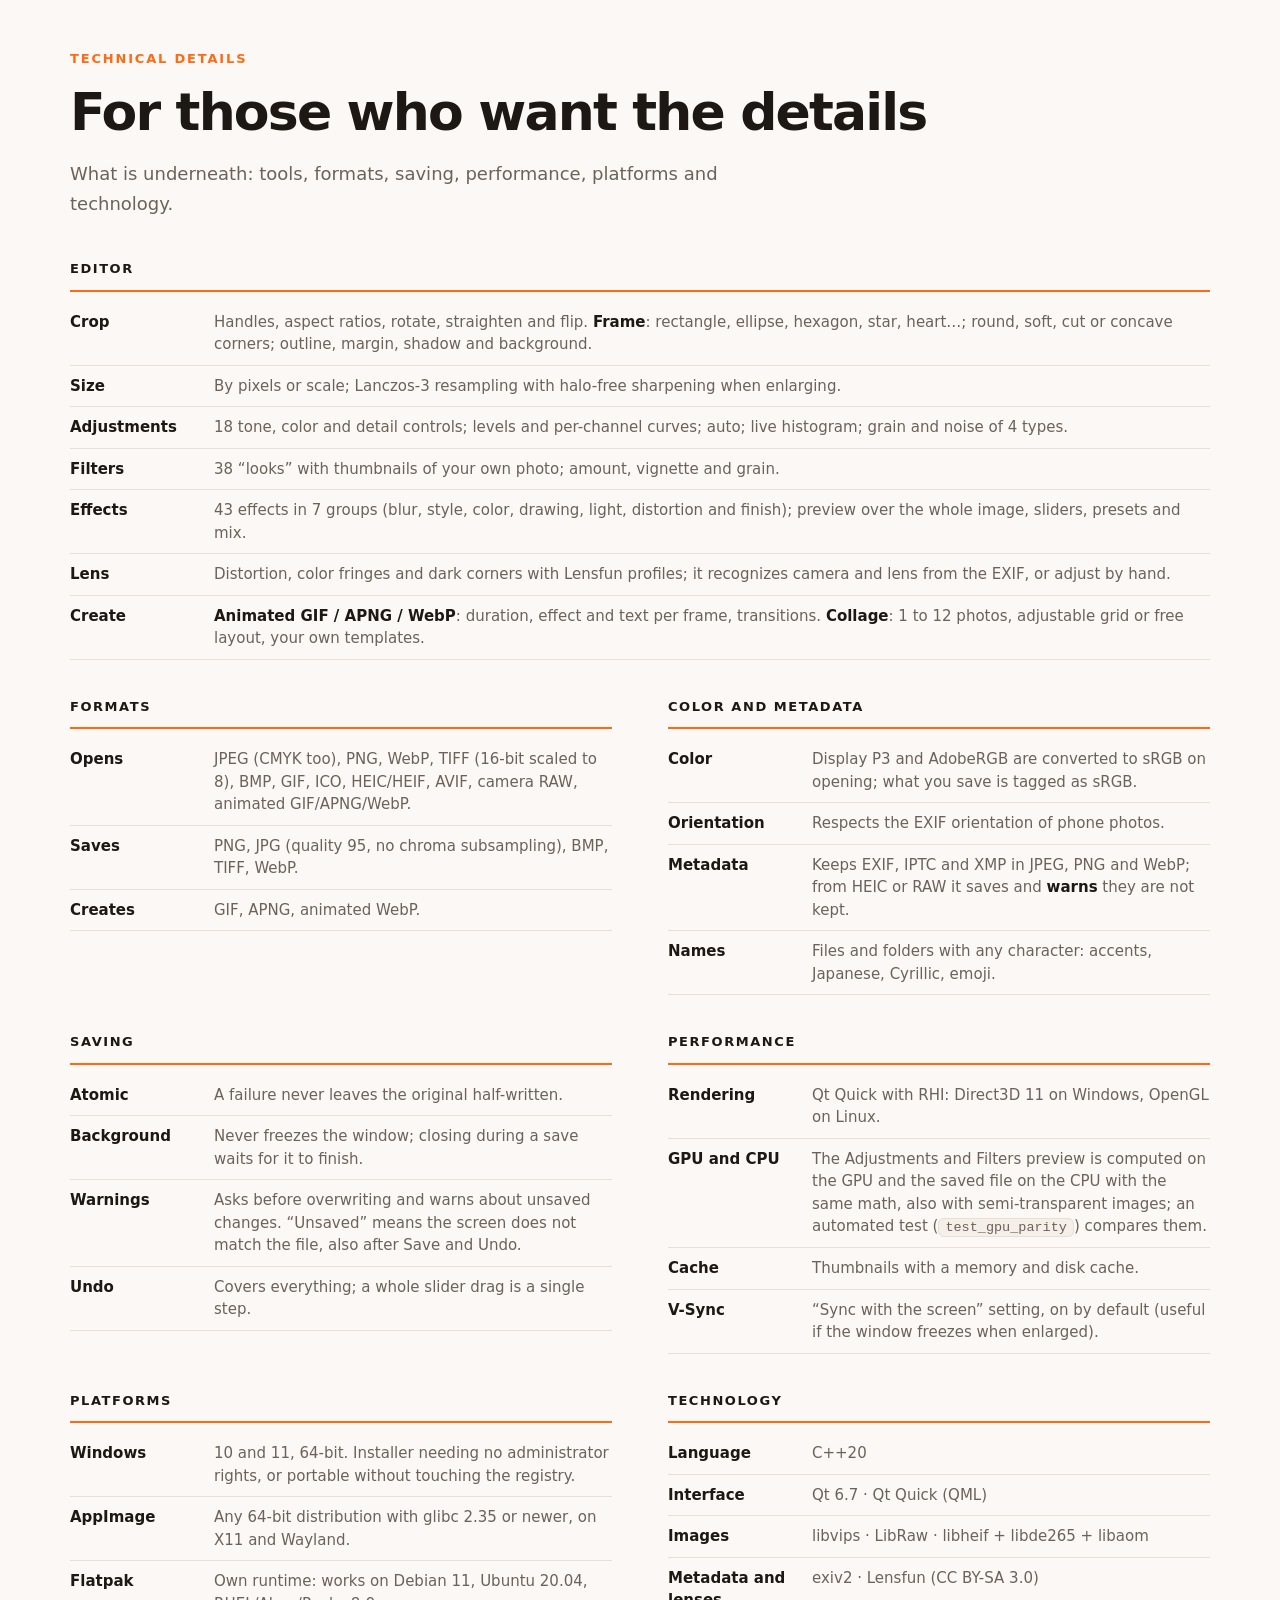
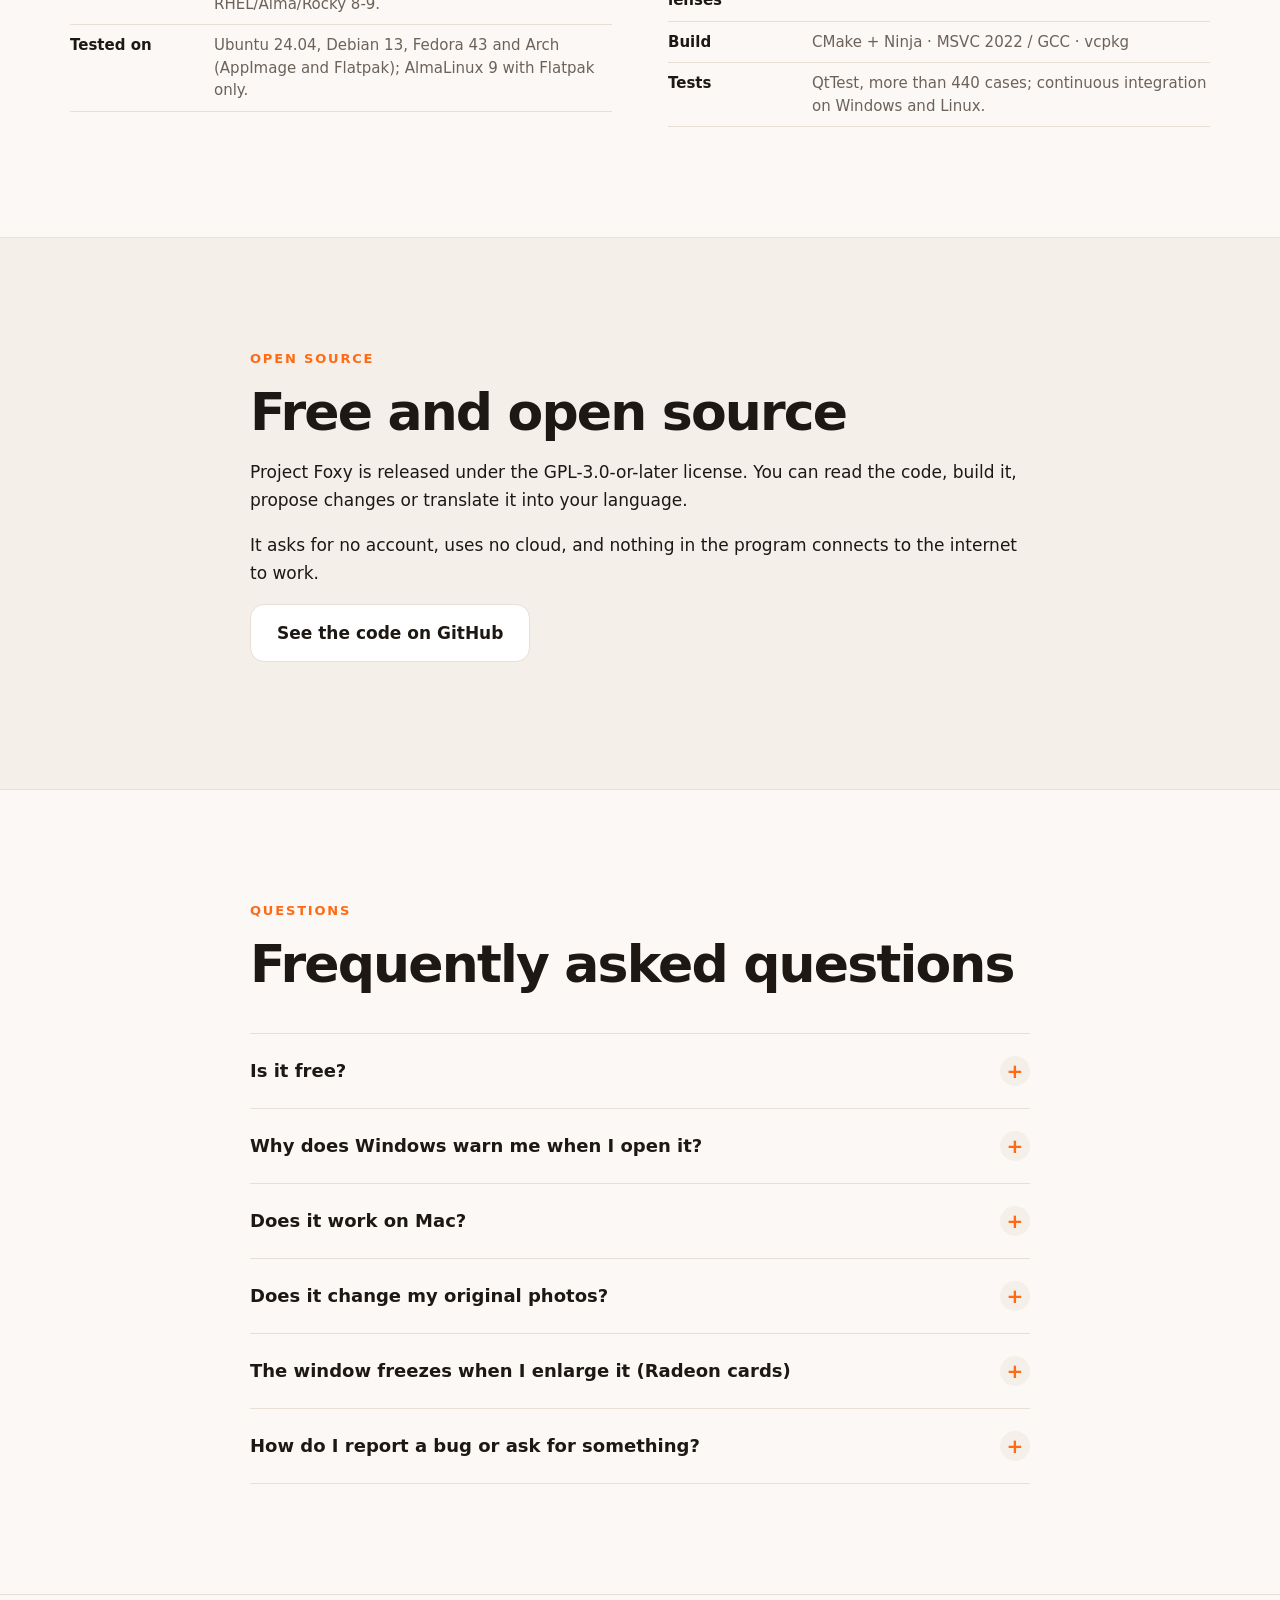
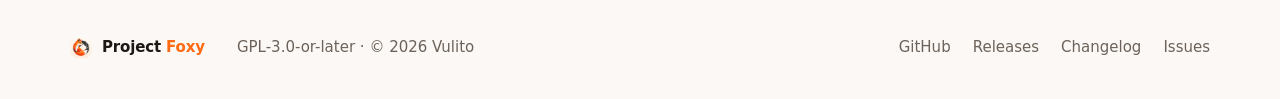
==== commit 7e54a3f2: "Sin números de versión fijos y galería lista para GIFs y videos Co-Authored-By: Claude Sonnet 5.5 <n" ====
--- a/index.html
+++ b/index.html
@@ -65,7 +65,7 @@
   <div class="glow g2" aria-hidden="true"></div>
   <div class="wrap">
     <div class="hero-brand rise" style="--d:0"><img src="img/icon.png" alt="" width="84" height="84"><span>Project <b>Foxy</b></span></div>
-    <p class="eyebrow rise" style="--d:1"><span class="dot"></span><span id="ver-badge" data-i18n="hero.badge">Versión 0.2.6 · Windows y Linux · Gratis</span></p>
+    <p class="eyebrow rise" style="--d:1"><span class="dot"></span><span id="ver-badge" data-i18n="hero.badge">Windows y Linux · Gratis</span></p>
     <h1 class="rise" style="--d:2" data-i18n-html="hero.title">Mirá tus fotos <em>al instante</em>.<br>Editalas sin salir.</h1>
     <p class="lead rise" style="--d:3" data-i18n="hero.lead">Un visor de imágenes moderno, liviano y rápido, con un editor de fotos completo, creador de GIF, collage y comparador. Sin cuentas, sin nube, sin anuncios.</p>
     <div class="cta rise" style="--d:4">
@@ -79,7 +79,7 @@
 
     <div class="stage rise" style="--d:6">
       <figure class="window hero-shot" id="hero-shot">
-        <img data-shot="visor" src="img/es/visor.webp" alt="Project Foxy: el visor con la barra de miniaturas" width="1280" height="800" fetchpriority="high">
+        <img data-shot="visor.webp" src="img/es/visor.webp" alt="Project Foxy: el visor con la barra de miniaturas" width="1280" height="800" fetchpriority="high">
       </figure>
     </div>
   </div>
@@ -101,22 +101,23 @@
   <div class="wrap">
     <p class="kicker" data-reveal data-i18n="shots.k">Capturas</p>
     <h2 data-reveal data-i18n="shots.h">Mirá cómo se ve</h2>
-    <p class="sub" data-reveal data-i18n="shots.sub">Capturas del programa real (versión 0.2.6).</p>
+    <p class="sub" data-reveal data-i18n="shots.sub">Capturas del programa real.</p>
 
     <div class="showcase" data-reveal>
       <div class="tabs" role="tablist" id="shot-tabs">
-        <button role="tab" class="on" data-shot="visor"><b data-i18n="shots.viewer">Visor</b><span data-i18n="shots.viewer.d">Miniaturas, zoom por GPU y todo a mano.</span></button>
-        <button role="tab" data-shot="efectos"><b data-i18n="shots.effects">Efectos</b><span data-i18n="shots.effects.d">43 efectos con vista previa en toda la imagen.</span></button>
-        <button role="tab" data-shot="ajustes"><b data-i18n="shots.adjust">Ajustes</b><span data-i18n="shots.adjust.d">18 controles, niveles, curvas e histograma.</span></button>
-        <button role="tab" data-shot="filtros"><b data-i18n="shots.filters">Filtros</b><span data-i18n="shots.filters.d">38 «looks» con miniaturas de tu foto.</span></button>
-        <button role="tab" data-shot="gif"><b data-i18n="shots.gif">GIF animado</b><span data-i18n="shots.gif.d">Animaciones con transiciones y texto.</span></button>
-        <button role="tab" data-shot="collage"><b data-i18n="shots.collage">Collage</b><span data-i18n="shots.collage.d">Diseños de rejilla o libres, sin límites.</span></button>
-        <button role="tab" data-shot="comparador"><b data-i18n="shots.compare">Comparador</b><span data-i18n="shots.compare.d">Hasta 10 imágenes con zoom vinculado.</span></button>
+        <button role="tab" class="on" data-shot="visor.webp"><b data-i18n="shots.viewer">Visor</b><span data-i18n="shots.viewer.d">Miniaturas, zoom por GPU y todo a mano.</span></button>
+        <button role="tab" data-shot="efectos.webp"><b data-i18n="shots.effects">Efectos</b><span data-i18n="shots.effects.d">43 efectos con vista previa en toda la imagen.</span></button>
+        <button role="tab" data-shot="ajustes.webp"><b data-i18n="shots.adjust">Ajustes</b><span data-i18n="shots.adjust.d">18 controles, niveles, curvas e histograma.</span></button>
+        <button role="tab" data-shot="filtros.webp"><b data-i18n="shots.filters">Filtros</b><span data-i18n="shots.filters.d">38 «looks» con miniaturas de tu foto.</span></button>
+        <button role="tab" data-shot="gif.webp"><b data-i18n="shots.gif">GIF animado</b><span data-i18n="shots.gif.d">Animaciones con transiciones y texto.</span></button>
+        <button role="tab" data-shot="collage.webp"><b data-i18n="shots.collage">Collage</b><span data-i18n="shots.collage.d">Diseños de rejilla o libres, sin límites.</span></button>
+        <button role="tab" data-shot="comparador.webp"><b data-i18n="shots.compare">Comparador</b><span data-i18n="shots.compare.d">Hasta 10 imágenes con zoom vinculado.</span></button>
       </div>
       <figure class="window big">
         <div class="swap">
-          <img id="shot-a" class="show" data-shot="visor" src="img/es/visor.webp" alt="" width="1280" height="800" loading="lazy">
-          <img id="shot-b" data-shot="visor" src="" alt="" width="1280" height="800">
+          <img id="shot-a" class="show" src="img/es/visor.webp" alt="" width="1280" height="800" loading="lazy">
+          <img id="shot-b" src="" alt="" width="1280" height="800">
+          <video id="shot-v" muted loop playsinline preload="none"></video>
         </div>
       </figure>
     </div>
@@ -190,7 +191,7 @@
   <div class="wrap">
     <p class="kicker" data-reveal data-i18n="dl.k">Descarga</p>
     <h2 data-reveal data-i18n="dl.h">Descargar</h2>
-    <p class="sub" data-reveal><span data-i18n="dl.sub">Última versión:</span> <b id="dl-ver">0.2.6</b> · <a id="dl-notes" href="https://github.com/VuloB1/ProjectFoxy/releases/latest" data-i18n="dl.notes">notas de la versión</a></p>
+    <p class="sub" data-reveal><span id="dl-latest" hidden><span data-i18n="dl.sub">Última versión:</span> <b id="dl-ver"></b> · </span><a id="dl-notes" href="https://github.com/VuloB1/ProjectFoxy/releases/latest" data-i18n="dl.notes">notas de la versión</a></p>
 
     <div class="dl-grid">
       <article class="dl card hl" data-os="win" data-reveal>
@@ -328,7 +329,7 @@
       <details><summary data-i18n="faq.q2">¿Por qué Windows me avisa al abrirlo?</summary><div><p data-i18n="faq.a2">Porque el programa todavía no tiene firma de código, algo que cuesta dinero cada año. Verificá la suma SHA-256 de la descarga y elegí «Más información → Ejecutar de todas formas».</p></div></details>
       <details><summary data-i18n="faq.q3">¿Funciona en Mac?</summary><div><p data-i18n="faq.a3">Todavía no: hoy hay versiones para Windows 10/11 y Linux (AppImage y Flatpak).</p></div></details>
       <details><summary data-i18n="faq.q4">¿Modifica mis fotos originales?</summary><div><p data-i18n="faq.a4">Nunca sin avisarte: pide confirmación antes de sobrescribir y escribe el archivo de forma atómica, así que un fallo no lo deja a medias.</p></div></details>
-      <details><summary data-i18n="faq.q5">La ventana se congela al agrandarla (tarjetas Radeon)</summary><div><p data-i18n="faq.a5">Se vio en una Radeon RX 6750 XT con Direct3D 11. Desde la 0.2.6 hay un ajuste «Sincronizar con la pantalla (V-Sync)»; apagarlo lo soluciona en ese caso.</p></div></details>
+      <details><summary data-i18n="faq.q5">La ventana se congela al agrandarla (tarjetas Radeon)</summary><div><p data-i18n="faq.a5">Se vio en una Radeon RX 6750 XT con Direct3D 11. El programa tiene un ajuste «Sincronizar con la pantalla (V-Sync)»; apagarlo lo soluciona en ese caso.</p></div></details>
       <details><summary data-i18n="faq.q6">¿Cómo reporto un error o pido algo?</summary><div><p><span data-i18n="faq.a6">Abrí un issue en</span> <a href="https://github.com/VuloB1/ProjectFoxy/issues">GitHub</a> <span data-i18n="faq.a6b">(hay plantillas).</span></p></div></details>
     </div>
   </div>
--- a/style.css
+++ b/style.css
@@ -129,8 +129,8 @@
 .tabs button.on span { max-height: 60px; opacity: 1; margin-top: 4px; }
 .big { width: 100%; }
 .swap { position: relative; aspect-ratio: 1280 / 800; background: var(--bg2); }
-.swap img { position: absolute; inset: 0; width: 100%; height: 100%; opacity: 0; transform: scale(1.015); transition: opacity .55s var(--ease), transform .8s var(--ease); }
-.swap img.show { opacity: 1; transform: none; }
+.swap img, .swap video { position: absolute; inset: 0; width: 100%; height: 100%; opacity: 0; transform: scale(1.015); transition: opacity .55s var(--ease), transform .8s var(--ease); }
+.swap .show { opacity: 1; transform: none; }
 @media (max-width: 900px) {
   .showcase { grid-template-columns: 1fr; gap: 20px; }
   .tabs { position: static; display: flex; overflow-x: auto; gap: 8px; padding-bottom: 4px; scrollbar-width: none; }
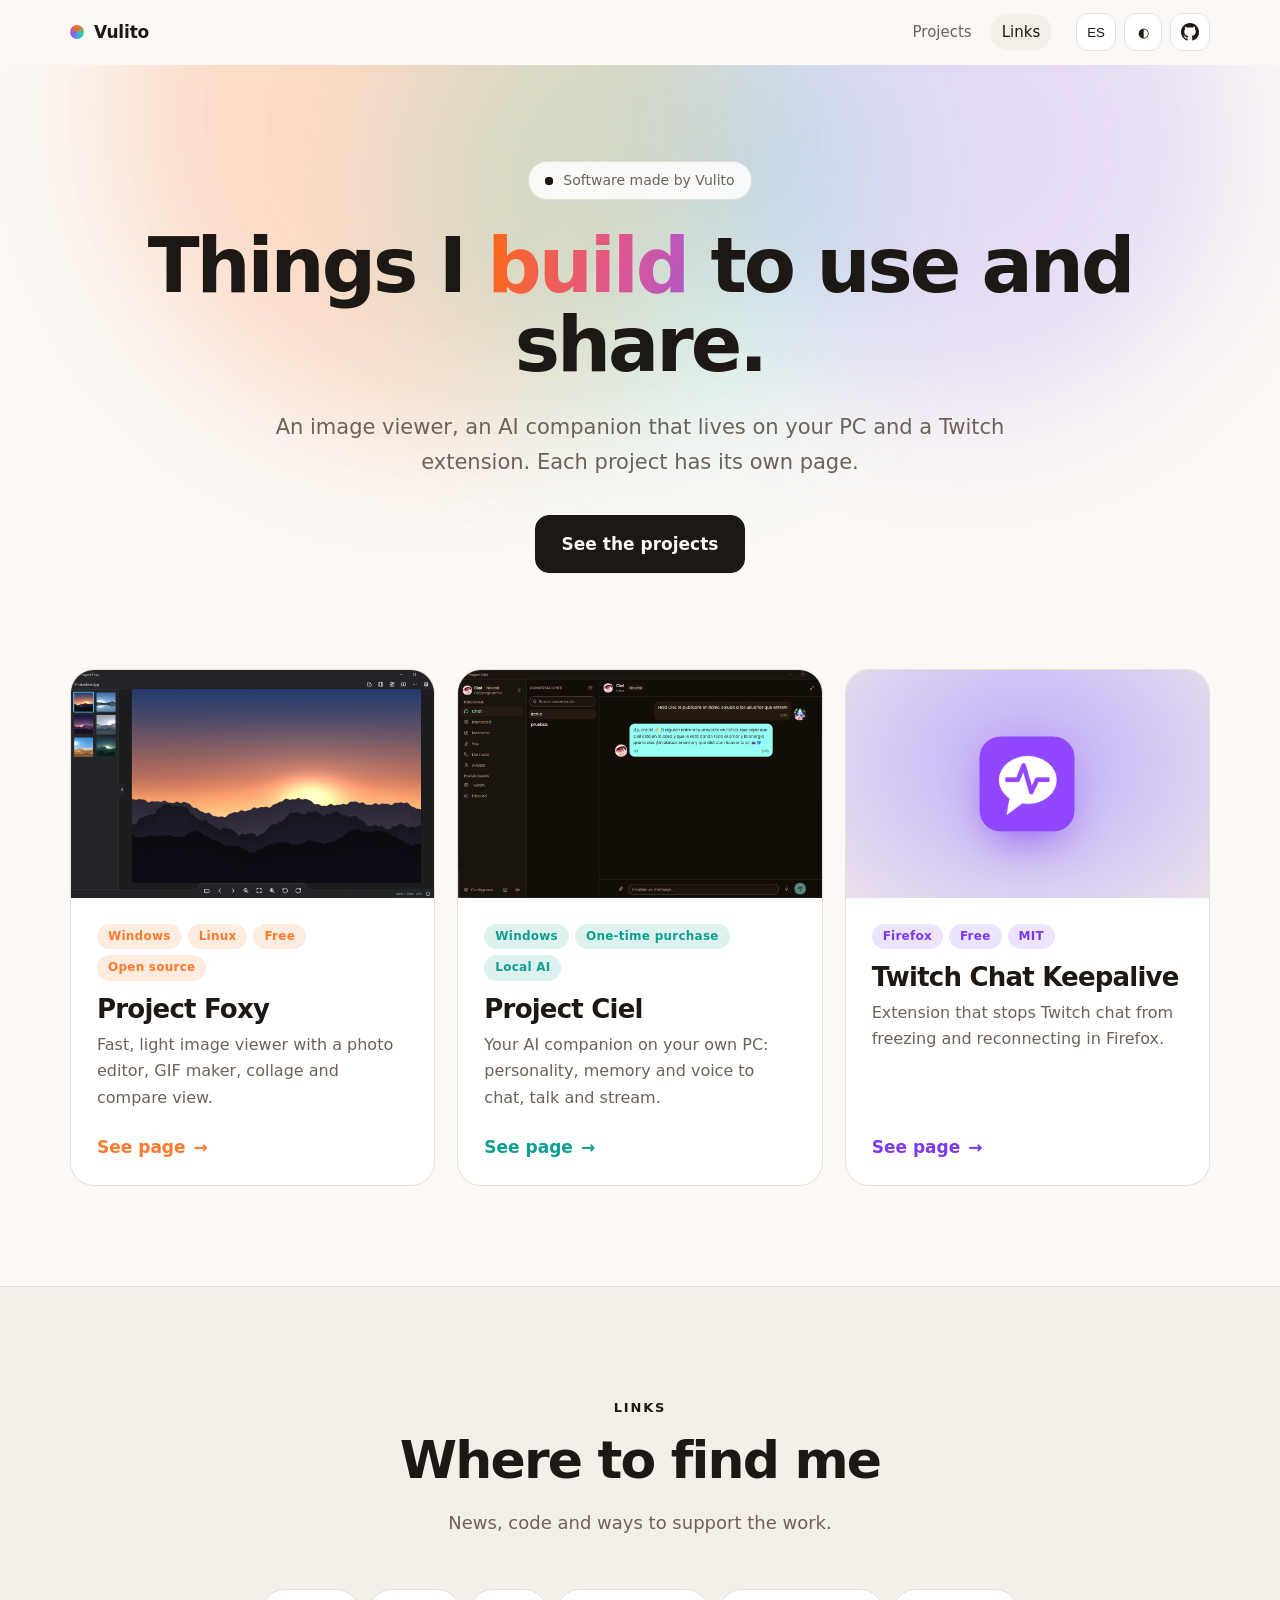
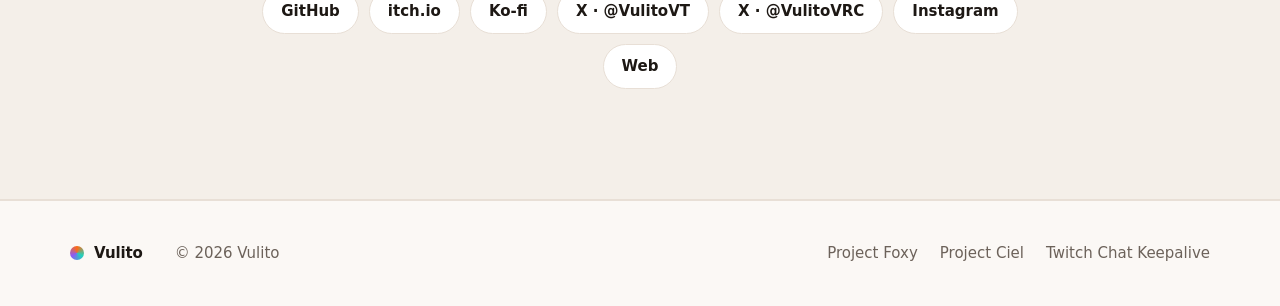
==== commit 9f8991eb: "Portada con los proyectos y páginas de Project Ciel y Twitch Chat Keepalive; Foxy pasa a /ProjectFox" ====
--- a/index.html
+++ b/index.html
@@ -3,16 +3,27 @@
 <head>
 <meta charset="utf-8">
 <meta name="viewport" content="width=device-width, initial-scale=1">
-<title>Project Foxy — visor y editor de imágenes</title>
-<meta name="description" content="Project Foxy: visor de imágenes rápido y ligero para Windows y Linux, con editor de fotos, creador de GIF, collage y comparador. Gratis y de código abierto.">
+<title>Vulito — proyectos de software</title>
+<meta name="description" content="Proyectos de Vulito: Project Foxy (visor y editor de imágenes), Project Ciel (compañera de IA local) y Twitch Chat Keepalive (extensión para Firefox).">
 <meta name="theme-color" content="#14100d">
-<meta property="og:title" content="Project Foxy">
-<meta property="og:description" content="Visor de imágenes rápido con editor, GIF, collage y comparador. Gratis, GPL-3.0.">
+<meta property="og:title" content="Vulito — proyectos de software">
+<meta property="og:description" content="Un visor de imágenes, una compañera de IA local y una extensión para Twitch.">
 <meta property="og:image" content="https://vulob1.github.io/img/social.png">
 <meta property="og:type" content="website">
-<link rel="icon" href="favicon.png">
-<link rel="apple-touch-icon" href="apple-touch-icon.png">
-<link rel="stylesheet" href="style.css">
+<link rel="icon" href="img/favicon.png">
+<link rel="stylesheet" href="shared/base.css">
+<link rel="stylesheet" href="shared/extra.css">
+<style>
+  :root { --accent: #1d1814; --accent-ink: #fbf8f5; --accent-soft: #efe7df; --accent2: #8b5cf6; }
+  @media (prefers-color-scheme: dark) { :root:not([data-theme="light"]) { --accent: #f4eee8; --accent-ink: #14100d; --accent-soft: #2a211b; } }
+  :root[data-theme="dark"] { --accent: #f4eee8; --accent-ink: #14100d; --accent-soft: #2a211b; }
+  .glow { background: none; }
+  .g1 { background: color-mix(in srgb, #ff6a13 38%, transparent) !important; }
+  .g2 { background: color-mix(in srgb, #8b5cf6 34%, transparent) !important; }
+  .g3 { position: absolute; width: 480px; height: 480px; left: 50%; top: -120px; margin-left: -240px; border-radius: 50%; filter: blur(80px); opacity: .45; background: color-mix(in srgb, #1ed3bd 40%, transparent); animation: drift 20s ease-in-out infinite alternate; }
+  .brand .mk { width: 14px; height: 14px; border-radius: 50%; background: conic-gradient(#ff6a13, #1ed3bd, #8b5cf6, #ff6a13); animation: spin 8s linear infinite; }
+  .btn.primary { box-shadow: none; }
+</style>
 <script>
   try { var t = localStorage.getItem('theme'); if (t) document.documentElement.dataset.theme = t; } catch (e) {}
   document.documentElement.classList.add('js');
@@ -20,37 +31,19 @@
 </head>
 <body>
 
-<svg width="0" height="0" style="position:absolute" aria-hidden="true">
-  <defs>
-    <symbol id="i-eye" viewBox="0 0 24 24"><path d="M2 12s3.6-7 10-7 10 7 10 7-3.6 7-10 7S2 12 2 12z"/><circle cx="12" cy="12" r="3"/></symbol>
-    <symbol id="i-sliders" viewBox="0 0 24 24"><path d="M4 7h16M4 17h16"/><circle cx="9" cy="7" r="2.4"/><circle cx="15" cy="17" r="2.4"/></symbol>
-    <symbol id="i-film" viewBox="0 0 24 24"><rect x="3" y="5" width="18" height="14" rx="2.5"/><path d="M8 5v14M16 5v14"/></symbol>
-    <symbol id="i-collage" viewBox="0 0 24 24"><rect x="3" y="3" width="8" height="8" rx="1.5"/><rect x="13" y="3" width="8" height="5" rx="1.5"/><rect x="13" y="10" width="8" height="11" rx="1.5"/><rect x="3" y="13" width="8" height="8" rx="1.5"/></symbol>
-    <symbol id="i-compare" viewBox="0 0 24 24"><rect x="3" y="4" width="8" height="16" rx="1.8"/><rect x="13" y="4" width="8" height="16" rx="1.8"/></symbol>
-    <symbol id="i-color" viewBox="0 0 24 24"><circle cx="12" cy="12" r="9"/><path d="M12 3a9 9 0 0 1 0 18z" fill="currentColor" fill-opacity=".25"/></symbol>
-    <symbol id="i-shield" viewBox="0 0 24 24"><path d="M12 3l7 3v5c0 5-3 8-7 10-4-2-7-5-7-10V6z"/><path d="M9 12l2 2 4-4"/></symbol>
-    <symbol id="i-globe" viewBox="0 0 24 24"><circle cx="12" cy="12" r="9"/><path d="M3 12h18M12 3c3 3 3 15 0 18-3-3-3-15 0-18z"/></symbol>
-    <symbol id="i-spark" viewBox="0 0 24 24"><path d="M12 3l1.8 5.2L19 10l-5.2 1.8L12 17l-1.8-5.2L5 10l5.2-1.8z"/><path d="M19 17v4M17 19h4"/></symbol>
-    <symbol id="i-down" viewBox="0 0 24 24"><path d="M12 3v12m0 0l-5-5m5 5l5-5M5 21h14"/></symbol>
-  </defs>
-</svg>
-
 <div class="progress" id="progress" aria-hidden="true"></div>
 
 <header class="nav" id="nav">
   <div class="wrap nav-in">
-    <a class="brand" href="#top"><img src="img/icon.png" alt="" width="28" height="28"><span>Project <b>Foxy</b></span></a>
+    <a class="brand" href="#top"><i class="mk"></i><span>Vulito</span></a>
     <nav class="links" id="links">
-      <a href="#capturas" data-i18n="nav.shots">Capturas</a>
-      <a href="#funciones" data-i18n="nav.features">Funciones</a>
-      <a href="#descargar" data-i18n="nav.download">Descargar</a>
-      <a href="#tecnico" data-i18n="nav.tech">Técnico</a>
-      <a href="#faq" data-i18n="nav.faq">Preguntas</a>
+      <a href="#proyectos" data-i18n="nav.projects">Proyectos</a>
+      <a href="#enlaces" data-i18n="nav.links">Enlaces</a>
     </nav>
     <div class="tools">
       <button class="chip-btn" id="lang" aria-label="Idioma / Language">EN</button>
       <button class="chip-btn" id="theme" aria-label="Tema / Theme">◐</button>
-      <a class="chip-btn" href="https://github.com/VuloB1/ProjectFoxy" aria-label="GitHub">
+      <a class="chip-btn" href="https://github.com/VuloB1" aria-label="GitHub">
         <svg viewBox="0 0 16 16" width="18" height="18" aria-hidden="true"><path fill="currentColor" d="M8 0C3.58 0 0 3.58 0 8c0 3.54 2.29 6.53 5.47 7.59.4.07.55-.17.55-.38 0-.19-.01-.82-.01-1.49-2.01.37-2.53-.49-2.69-.94-.09-.23-.48-.94-.82-1.13-.28-.15-.68-.52-.01-.53.63-.01 1.08.58 1.23.82.72 1.21 1.87.87 2.33.66.07-.52.28-.87.51-1.07-1.78-.2-3.64-.89-3.64-3.95 0-.87.31-1.59.82-2.15-.08-.2-.36-1.02.08-2.12 0 0 .67-.21 2.2.82a7.6 7.6 0 0 1 4 0c1.53-1.04 2.2-.82 2.2-.82.44 1.1.16 1.92.08 2.12.51.56.82 1.27.82 2.15 0 3.07-1.87 3.75-3.65 3.95.29.25.54.73.54 1.48 0 1.07-.01 1.93-.01 2.2 0 .21.15.46.55.38A8.01 8.01 0 0 0 16 8c0-4.42-3.58-8-8-8z"/></svg>
       </a>
     </div>
@@ -58,298 +51,102 @@
 </header>
 
 <main id="top">
-
-<!-- HERO -->
-<section class="hero">
-  <div class="glow g1" aria-hidden="true"></div>
-  <div class="glow g2" aria-hidden="true"></div>
-  <div class="wrap">
-    <div class="hero-brand rise" style="--d:0"><img src="img/icon.png" alt="" width="84" height="84"><span>Project <b>Foxy</b></span></div>
-    <p class="eyebrow rise" style="--d:1"><span class="dot"></span><span id="ver-badge" data-i18n="hero.badge">Windows y Linux · Gratis</span></p>
-    <h1 class="rise" style="--d:2" data-i18n-html="hero.title">Mirá tus fotos <em>al instante</em>.<br>Editalas sin salir.</h1>
-    <p class="lead rise" style="--d:3" data-i18n="hero.lead">Un visor de imágenes moderno, liviano y rápido, con un editor de fotos completo, creador de GIF, collage y comparador. Sin cuentas, sin nube, sin anuncios.</p>
-    <div class="cta rise" style="--d:4">
-      <a class="btn primary" id="cta-main" href="https://github.com/VuloB1/ProjectFoxy/releases/latest">
-        <svg class="i" width="18" height="18"><use href="#i-down"/></svg>
-        <span id="cta-label" data-i18n="hero.cta">Descargar</span>
-      </a>
-      <a class="btn" href="#funciones" data-i18n="hero.more">Ver qué hace</a>
-    </div>
-    <p class="fine rise" style="--d:5" id="cta-fine" data-i18n="hero.fine">Windows 10/11 de 64 bits · instalador o portable</p>
-
-    <div class="stage rise" style="--d:6">
-      <figure class="window hero-shot" id="hero-shot">
-        <img data-shot="visor.webp" src="img/es/visor.webp" alt="Project Foxy: el visor con la barra de miniaturas" width="1280" height="800" fetchpriority="high">
-      </figure>
-    </div>
-  </div>
-</section>
-
-<!-- NÚMEROS -->
-<section class="stats">
-  <div class="wrap stats-in">
-    <div data-reveal><b data-count="43">43</b><span data-i18n="stat.effects">efectos</span></div>
-    <div data-reveal><b data-count="38">38</b><span data-i18n="stat.looks">filtros «look»</span></div>
-    <div data-reveal><b data-count="18">18</b><span data-i18n="stat.adjust">ajustes de tono y color</span></div>
-    <div data-reveal><b data-count="10">10</b><span data-i18n="stat.compare">imágenes a la vez al comparar</span></div>
-    <div data-reveal><b data-count="6">6</b><span data-i18n="stat.langs">idiomas</span></div>
-  </div>
-</section>
-
-<!-- CAPTURAS -->
-<section id="capturas" class="sec alt">
-  <div class="wrap">
-    <p class="kicker" data-reveal data-i18n="shots.k">Capturas</p>
-    <h2 data-reveal data-i18n="shots.h">Mirá cómo se ve</h2>
-    <p class="sub" data-reveal data-i18n="shots.sub">Capturas del programa real.</p>
-
-    <div class="showcase" data-reveal>
-      <div class="tabs" role="tablist" id="shot-tabs">
-        <button role="tab" class="on" data-shot="visor.webp"><b data-i18n="shots.viewer">Visor</b><span data-i18n="shots.viewer.d">Miniaturas, zoom por GPU y todo a mano.</span></button>
-        <button role="tab" data-shot="efectos.webp"><b data-i18n="shots.effects">Efectos</b><span data-i18n="shots.effects.d">43 efectos con vista previa en toda la imagen.</span></button>
-        <button role="tab" data-shot="ajustes.webp"><b data-i18n="shots.adjust">Ajustes</b><span data-i18n="shots.adjust.d">18 controles, niveles, curvas e histograma.</span></button>
-        <button role="tab" data-shot="filtros.webp"><b data-i18n="shots.filters">Filtros</b><span data-i18n="shots.filters.d">38 «looks» con miniaturas de tu foto.</span></button>
-        <button role="tab" data-shot="gif.webp"><b data-i18n="shots.gif">GIF animado</b><span data-i18n="shots.gif.d">Animaciones con transiciones y texto.</span></button>
-        <button role="tab" data-shot="collage.webp"><b data-i18n="shots.collage">Collage</b><span data-i18n="shots.collage.d">Diseños de rejilla o libres, sin límites.</span></button>
-        <button role="tab" data-shot="comparador.webp"><b data-i18n="shots.compare">Comparador</b><span data-i18n="shots.compare.d">Hasta 10 imágenes con zoom vinculado.</span></button>
-      </div>
-      <figure class="window big">
-        <div class="swap">
-          <img id="shot-a" class="show" src="img/es/visor.webp" alt="" width="1280" height="800" loading="lazy">
-          <img id="shot-b" src="" alt="" width="1280" height="800">
-          <video id="shot-v" muted loop playsinline preload="none"></video>
-        </div>
-      </figure>
-    </div>
-  </div>
-</section>
-
-<!-- FUNCIONES -->
-<section id="funciones" class="sec compact">
-  <div class="wrap">
-    <p class="kicker" data-reveal data-i18n="feat.k">Funciones</p>
-    <h2 data-reveal data-i18n="feat.h">Todo en un solo programa</h2>
-    <p class="sub" data-reveal data-i18n="feat.sub">Abrís una foto y ya está. Cuando querés tocarla, el editor está a un clic.</p>
-
-    <div class="fx auto" id="fx">
-    <div class="fx-tabs" role="tablist">
-      <button role="tab" class="fx-tab on" data-i="0" aria-selected="true"><svg class="fi" width="20" height="20"><use href="#i-eye"/></svg><span data-i18n="f.viewer.h">Visor veloz</span></button>
-      <button role="tab" class="fx-tab" data-i="1" aria-selected="false"><svg class="fi" width="20" height="20"><use href="#i-sliders"/></svg><span data-i18n="f.editor.h">Editor completo</span></button>
-      <button role="tab" class="fx-tab" data-i="2" aria-selected="false"><svg class="fi" width="20" height="20"><use href="#i-film"/></svg><span data-i18n="f.gif.h">GIF, APNG y WebP</span></button>
-      <button role="tab" class="fx-tab" data-i="3" aria-selected="false"><svg class="fi" width="20" height="20"><use href="#i-collage"/></svg><span data-i18n="f.collage.h">Collage sin límites</span></button>
-      <button role="tab" class="fx-tab" data-i="4" aria-selected="false"><svg class="fi" width="20" height="20"><use href="#i-compare"/></svg><span data-i18n="f.compare.h">Comparador</span></button>
-      <button role="tab" class="fx-tab" data-i="5" aria-selected="false"><svg class="fi" width="20" height="20"><use href="#i-color"/></svg><span data-i18n="f.color.h">Color correcto</span></button>
-      <button role="tab" class="fx-tab" data-i="6" aria-selected="false"><svg class="fi" width="20" height="20"><use href="#i-shield"/></svg><span data-i18n="f.save.h">Guardado seguro</span></button>
-      <button role="tab" class="fx-tab" data-i="7" aria-selected="false"><svg class="fi" width="20" height="20"><use href="#i-globe"/></svg><span data-i18n="f.langs.h">6 idiomas, 4 temas</span></button>
-      <button role="tab" class="fx-tab" data-i="8" aria-selected="false"><svg class="fi" width="20" height="20"><use href="#i-spark"/></svg><span data-i18n="f.more.h">Detalles que suman</span></button>
-    </div>
-    <div class="fx-panels">
-      <div class="fx-panel on" role="tabpanel">
-        <div class="fx-text"><h3 data-i18n="f.viewer.h">Visor veloz</h3><p data-i18n="f.viewer.p">JPEG, PNG, WebP, TIFF, HEIC, AVIF y RAW al instante, con miniaturas y zoom por GPU.</p><p class="fx-chips"><span>JPEG</span><span>PNG</span><span>WebP</span><span>TIFF</span><span>HEIC</span><span>AVIF</span><span>RAW</span></p></div>
-        <div class="fx-art" aria-hidden="true"><i></i><i></i><i></i><svg class="fx-big" viewBox="0 0 24 24"><use href="#i-eye"/></svg></div>
-      </div>
-      <div class="fx-panel" role="tabpanel">
-        <div class="fx-text"><h3 data-i18n="f.editor.h">Editor completo</h3><p data-i18n="f.editor.p">Recorte, ajustes, filtros, efectos y lente. Deshacer y rehacer en todo.</p><p class="fx-chips"><span data-i18n="fc.1.0">Recorte</span><span data-i18n="fc.1.1">Ajustes</span><span data-i18n="fc.1.2">Filtros</span><span data-i18n="fc.1.3">Efectos</span><span data-i18n="fc.1.4">Lente</span></p></div>
-        <div class="fx-art" aria-hidden="true"><i></i><i></i><i></i><svg class="fx-big" viewBox="0 0 24 24"><use href="#i-sliders"/></svg></div>
-      </div>
-      <div class="fx-panel" role="tabpanel">
-        <div class="fx-text"><h3 data-i18n="f.gif.h">GIF, APNG y WebP</h3><p data-i18n="f.gif.p">Animaciones con transiciones y texto, en GIF, APNG o WebP.</p><p class="fx-chips"><span>GIF</span><span>APNG</span><span>WebP</span><span data-i18n="fc.2.3">Transiciones</span><span data-i18n="fc.2.4">Texto</span></p></div>
-        <div class="fx-art" aria-hidden="true"><i></i><i></i><i></i><svg class="fx-big" viewBox="0 0 24 24"><use href="#i-film"/></svg></div>
-      </div>
-      <div class="fx-panel" role="tabpanel">
-        <div class="fx-text"><h3 data-i18n="f.collage.h">Collage sin límites</h3><p data-i18n="f.collage.p">De 1 a 12 fotos, en rejilla o en diseño libre.</p><p class="fx-chips"><span data-i18n="fc.3.0">1–12 fotos</span><span data-i18n="fc.3.1">Rejilla</span><span data-i18n="fc.3.2">Libre</span><span data-i18n="fc.3.3">Plantillas propias</span></p></div>
-        <div class="fx-art" aria-hidden="true"><i></i><i></i><i></i><svg class="fx-big" viewBox="0 0 24 24"><use href="#i-collage"/></svg></div>
-      </div>
-      <div class="fx-panel" role="tabpanel">
-        <div class="fx-text"><h3 data-i18n="f.compare.h">Comparador</h3><p data-i18n="f.compare.p">Hasta 10 imágenes a la vez, con zoom vinculado.</p><p class="fx-chips"><span data-i18n="fc.4.0">2–10 imágenes</span><span data-i18n="fc.4.1">Zoom vinculado</span></p></div>
-        <div class="fx-art" aria-hidden="true"><i></i><i></i><i></i><svg class="fx-big" viewBox="0 0 24 24"><use href="#i-compare"/></svg></div>
-      </div>
-      <div class="fx-panel" role="tabpanel">
-        <div class="fx-text"><h3 data-i18n="f.color.h">Color correcto</h3><p data-i18n="f.color.p">Display P3 y AdobeRGB se convierten a sRGB al abrir.</p><p class="fx-chips"><span>Display P3</span><span>AdobeRGB</span><span>sRGB</span></p></div>
-        <div class="fx-art" aria-hidden="true"><i></i><i></i><i></i><svg class="fx-big" viewBox="0 0 24 24"><use href="#i-color"/></svg></div>
-      </div>
-      <div class="fx-panel" role="tabpanel">
-        <div class="fx-text"><h3 data-i18n="f.save.h">Guardado seguro</h3><p data-i18n="f.save.p">Escritura atómica: tu original nunca queda a medias.</p><p class="fx-chips"><span data-i18n="fc.6.0">Atómico</span><span>EXIF · IPTC · XMP</span><span data-i18n="fc.6.2">Segundo plano</span></p></div>
-        <div class="fx-art" aria-hidden="true"><i></i><i></i><i></i><svg class="fx-big" viewBox="0 0 24 24"><use href="#i-shield"/></svg></div>
-      </div>
-      <div class="fx-panel" role="tabpanel">
-        <div class="fx-text"><h3 data-i18n="f.langs.h">6 idiomas, 4 temas</h3><p data-i18n="f.langs.p">6 idiomas y 4 temas, que cambian sin reiniciar.</p><p class="fx-chips"><span>ES</span><span>EN</span><span>PT</span><span>한국어</span><span>中文</span><span>日本語</span><span data-i18n="fc.7.6">4 temas</span></p></div>
-        <div class="fx-art" aria-hidden="true"><i></i><i></i><i></i><svg class="fx-big" viewBox="0 0 24 24"><use href="#i-globe"/></svg></div>
-      </div>
-      <div class="fx-panel" role="tabpanel">
-        <div class="fx-text"><h3 data-i18n="f.more.h">Detalles que suman</h3><p data-i18n="f.more.p">Cuentagotas, leyenda de meme, lotes y zoom suavizado.</p><p class="fx-chips"><span data-i18n="fc.8.0">Cuentagotas</span><span>Memes</span><span data-i18n="fc.8.2">Lotes</span><span data-i18n="fc.8.3">Zoom suave</span></p></div>
-        <div class="fx-art" aria-hidden="true"><i></i><i></i><i></i><svg class="fx-big" viewBox="0 0 24 24"><use href="#i-spark"/></svg></div>
+  <section class="home-hero hero">
+    <div class="glow g1" aria-hidden="true"></div>
+    <div class="glow g2" aria-hidden="true"></div>
+    <div class="g3" aria-hidden="true"></div>
+    <div class="wrap">
+      <p class="eyebrow rise" style="--d:0"><span class="dot"></span><span data-i18n="hero.badge">Software hecho por Vulito</span></p>
+      <h1 class="rise" style="--d:1" data-i18n-html="hero.title">Cosas que <em>construyo</em> para usar y compartir.</h1>
+      <p class="lead rise" style="--d:2" data-i18n="hero.lead">Un visor de imágenes, una compañera de IA que vive en tu PC y una extensión para Twitch. Cada proyecto tiene su propia página.</p>
+      <div class="cta rise" style="--d:3">
+        <a class="btn primary" href="#proyectos" data-i18n="hero.cta">Ver los proyectos</a>
       </div>
     </div>
-  </div>
-    </div>
-  </div>
-</section>
+  </section>
 
-<!-- DESCARGAR -->
-<section id="descargar" class="sec alt">
-  <div class="wrap">
-    <p class="kicker" data-reveal data-i18n="dl.k">Descarga</p>
-    <h2 data-reveal data-i18n="dl.h">Descargar</h2>
-    <p class="sub" data-reveal><span id="dl-latest" hidden><span data-i18n="dl.sub">Última versión:</span> <b id="dl-ver"></b> · </span><a id="dl-notes" href="https://github.com/VuloB1/ProjectFoxy/releases/latest" data-i18n="dl.notes">notas de la versión</a></p>
-
-    <div class="dl-grid">
-      <article class="dl card hl" data-os="win" data-reveal>
-        <span class="tag">Windows 10 / 11</span>
-        <h3 data-i18n="dl.setup.h">Instalador</h3>
-        <p data-i18n="dl.setup.p">No pide permisos de administrador. Crea el acceso directo y, si querés, te deja en «Abrir con» y en Aplicaciones predeterminadas.</p>
-        <a class="btn primary" data-asset="Setup" href="https://github.com/VuloB1/ProjectFoxy/releases/latest"><span data-i18n="dl.get">Descargar</span> <small></small></a>
-      </article>
-      <article class="dl card" data-os="win" data-reveal>
-        <span class="tag">Windows 10 / 11</span>
-        <h3 data-i18n="dl.port.h">Portable</h3>
-        <p data-i18n="dl.port.p">Descomprimí toda la carpeta y abrí ProjectFoxy.exe. Guarda su configuración al lado y no toca el registro.</p>
-        <a class="btn" data-asset="portable" href="https://github.com/VuloB1/ProjectFoxy/releases/latest"><span data-i18n="dl.get">Descargar</span> <small></small></a>
-      </article>
-      <article class="dl card" data-os="linux" data-reveal>
-        <span class="tag">Linux</span>
-        <h3>AppImage</h3>
-        <p data-i18n="dl.ai.p">Sin instalar nada. Cualquier distribución de 64 bits con glibc 2.35 o más nueva, en X11 y Wayland.</p>
-        <a class="btn" data-asset="AppImage" href="https://github.com/VuloB1/ProjectFoxy/releases/latest"><span data-i18n="dl.get">Descargar</span> <small></small></a>
-        <pre><code>chmod +x ProjectFoxy-*.AppImage
-./ProjectFoxy-*.AppImage foto.jpg</code></pre>
-      </article>
-      <article class="dl card" data-os="linux" data-reveal>
-        <span class="tag">Linux</span>
-        <h3>Flatpak</h3>
-        <p data-i18n="dl.fp.p">Trae su propio runtime: sirve en distribuciones viejas o muy distintas (Debian 11, Ubuntu 20.04, RHEL 8-9…).</p>
-        <a class="btn" data-asset="flatpak" href="https://github.com/VuloB1/ProjectFoxy/releases/latest"><span data-i18n="dl.get">Descargar</span> <small></small></a>
-        <pre><code>flatpak install --user ProjectFoxy-*.flatpak
-flatpak run io.github.vulob1.ProjectFoxy</code></pre>
-      </article>
-    </div>
-
-    <p class="note" data-reveal data-i18n-html="dl.note">Cada archivo trae su suma SHA-256 (<a href="https://github.com/VuloB1/ProjectFoxy/releases/latest">SHA256SUMS.txt</a>). Windows puede avisar «Windows protegió su PC» porque el programa todavía no está firmado: <em>Más información → Ejecutar de todas formas</em>.</p>
-  </div>
-</section>
-
-<!-- TÉCNICO -->
-<section id="tecnico" class="sec tech">
-  <div class="wrap">
-    <p class="kicker" data-reveal data-i18n="t.k">Detalles técnicos</p>
-    <h2 data-reveal data-i18n="t.h">Para quien quiere los detalles</h2>
-    <p class="sub" data-reveal data-i18n="t.sub">Lo que hay debajo: herramientas, formatos, guardado, rendimiento, plataformas y tecnología.</p>
-    <div class="tech-grid">
-      <div class="spec full" data-reveal>
-        <h3 data-i18n="t.b.editor">Editor</h3>
-        <dl>
-          <div><dt data-i18n="t.editor.0.t">Recortar</dt><dd data-i18n-html="t.editor.0.d">Tiradores, proporciones, rotar, enderezar y voltear. <b>Marco</b>: rectángulo, elipse, hexágono, estrella, corazón…; esquinas redondas, suaves, cortadas o cóncavas; contorno, margen, sombra y fondo.</dd></div>
-          <div><dt data-i18n="t.editor.1.t">Tamaño</dt><dd data-i18n-html="t.editor.1.d">Por píxeles o escala; remuestreo Lanczos-3 con nitidez sin halos al ampliar.</dd></div>
-          <div><dt data-i18n="t.editor.2.t">Ajustes</dt><dd data-i18n-html="t.editor.2.d">18 controles de tono, color y detalle; niveles y curvas por canal; automático; histograma en vivo; grano y ruido de 4 tipos.</dd></div>
-          <div><dt data-i18n="t.editor.3.t">Filtros</dt><dd data-i18n-html="t.editor.3.d">38 «looks» con miniaturas de tu propia foto; cantidad, viñeta y grano.</dd></div>
-          <div><dt data-i18n="t.editor.4.t">Efectos</dt><dd data-i18n-html="t.editor.4.d">43 efectos en 7 grupos (desenfoque, estilo, color, dibujo, luz, distorsión y acabado); vista previa en toda la imagen, sliders, preajustes y mezcla.</dd></div>
-          <div><dt data-i18n="t.editor.5.t">Lente</dt><dd data-i18n-html="t.editor.5.d">Distorsión, franjas de color y esquinas oscuras con perfiles de Lensfun; reconoce cámara y objetivo por el EXIF, o se ajusta a mano.</dd></div>
-          <div><dt data-i18n="t.editor.6.t">Crear</dt><dd data-i18n-html="t.editor.6.d"><b>GIF / APNG / WebP animados</b>: duración, efecto y texto por fotograma, transiciones. <b>Collage</b>: 1 a 12 fotos, rejilla ajustable o libre, plantillas propias.</dd></div>
-        </dl>
-      </div>
-      <div class="spec" data-reveal>
-        <h3 data-i18n="t.b.formats">Formatos</h3>
-        <dl>
-          <div><dt data-i18n="t.formats.0.t">Abre</dt><dd data-i18n-html="t.formats.0.d">JPEG (también CMYK), PNG, WebP, TIFF (16 bits escalados a 8), BMP, GIF, ICO, HEIC/HEIF, AVIF, RAW de cámara, GIF/APNG/WebP animados.</dd></div>
-          <div><dt data-i18n="t.formats.1.t">Guarda</dt><dd data-i18n-html="t.formats.1.d">PNG, JPG (calidad 95, sin submuestreo de croma), BMP, TIFF, WebP.</dd></div>
-          <div><dt data-i18n="t.formats.2.t">Crea</dt><dd data-i18n-html="t.formats.2.d">GIF, APNG, WebP animado.</dd></div>
-        </dl>
-      </div>
-      <div class="spec" data-reveal>
-        <h3 data-i18n="t.b.color">Color y metadatos</h3>
-        <dl>
-          <div><dt data-i18n="t.color.0.t">Color</dt><dd data-i18n-html="t.color.0.d">Display P3 y AdobeRGB se convierten a sRGB al abrir; lo que se guarda va etiquetado como sRGB.</dd></div>
-          <div><dt data-i18n="t.color.1.t">Orientación</dt><dd data-i18n-html="t.color.1.d">Respeta la orientación EXIF de las fotos de móvil.</dd></div>
-          <div><dt data-i18n="t.color.2.t">Metadatos</dt><dd data-i18n-html="t.color.2.d">Conserva EXIF, IPTC y XMP en JPEG, PNG y WebP; desde HEIC o RAW guarda y <b>avisa</b> de que no se conservan.</dd></div>
-          <div><dt data-i18n="t.color.3.t">Nombres</dt><dd data-i18n-html="t.color.3.d">Archivos y carpetas con cualquier carácter: acentos, japonés, cirílico, emoji.</dd></div>
-        </dl>
-      </div>
-      <div class="spec" data-reveal>
-        <h3 data-i18n="t.b.saving">Guardado</h3>
-        <dl>
-          <div><dt data-i18n="t.saving.0.t">Atómico</dt><dd data-i18n-html="t.saving.0.d">Un fallo nunca deja el original a medias.</dd></div>
-          <div><dt data-i18n="t.saving.1.t">Segundo plano</dt><dd data-i18n-html="t.saving.1.d">No congela la ventana; cerrar durante el guardado espera a que termine.</dd></div>
-          <div><dt data-i18n="t.saving.2.t">Avisos</dt><dd data-i18n-html="t.saving.2.d">Pide confirmación antes de sobrescribir y avisa de los cambios sin guardar. «Sin guardar» significa que la pantalla no coincide con el archivo, también tras Guardar y Deshacer.</dd></div>
-          <div><dt data-i18n="t.saving.3.t">Deshacer</dt><dd data-i18n-html="t.saving.3.d">Cubre todo; un arrastre completo de un slider es un solo paso.</dd></div>
-        </dl>
-      </div>
-      <div class="spec" data-reveal>
-        <h3 data-i18n="t.b.perf">Rendimiento</h3>
-        <dl>
-          <div><dt data-i18n="t.perf.0.t">Dibujo</dt><dd data-i18n-html="t.perf.0.d">Qt Quick con RHI: Direct3D 11 en Windows, OpenGL en Linux.</dd></div>
-          <div><dt data-i18n="t.perf.1.t">GPU y CPU</dt><dd data-i18n-html="t.perf.1.d">La vista previa de Ajustes y Filtros se calcula en la GPU y el archivo guardado en la CPU con la misma matemática, también con imágenes semitransparentes; una prueba automática (<code>test_gpu_parity</code>) las compara.</dd></div>
-          <div><dt data-i18n="t.perf.2.t">Caché</dt><dd data-i18n-html="t.perf.2.d">Miniaturas con caché en memoria y en disco.</dd></div>
-          <div><dt data-i18n="t.perf.3.t">V-Sync</dt><dd data-i18n-html="t.perf.3.d">Ajuste «Sincronizar con la pantalla», activado por defecto (útil si la ventana se congela al agrandarla).</dd></div>
-        </dl>
-      </div>
-      <div class="spec" data-reveal>
-        <h3 data-i18n="t.b.platform">Plataformas</h3>
-        <dl>
-          <div><dt data-i18n="t.platform.0.t">Windows</dt><dd data-i18n-html="t.platform.0.d">10 y 11 de 64 bits. Instalador sin permisos de administrador, o portable sin tocar el registro.</dd></div>
-          <div><dt data-i18n="t.platform.1.t">AppImage</dt><dd data-i18n-html="t.platform.1.d">Cualquier distribución de 64 bits con glibc 2.35 o más nueva, en X11 y Wayland.</dd></div>
-          <div><dt data-i18n="t.platform.2.t">Flatpak</dt><dd data-i18n-html="t.platform.2.d">Runtime propio: sirve en Debian 11, Ubuntu 20.04, RHEL/Alma/Rocky 8-9.</dd></div>
-          <div><dt data-i18n="t.platform.3.t">Probado en</dt><dd data-i18n-html="t.platform.3.d">Ubuntu 24.04, Debian 13, Fedora 43 y Arch (AppImage y Flatpak); AlmaLinux 9 solo con Flatpak.</dd></div>
-        </dl>
-      </div>
-      <div class="spec" data-reveal>
-        <h3 data-i18n="t.b.stack">Tecnologías</h3>
-        <dl>
-          <div><dt data-i18n="t.stack.0.t">Lenguaje</dt><dd data-i18n-html="t.stack.0.d">C++20</dd></div>
-          <div><dt data-i18n="t.stack.1.t">Interfaz</dt><dd data-i18n-html="t.stack.1.d">Qt 6.7 · Qt Quick (QML)</dd></div>
-          <div><dt data-i18n="t.stack.2.t">Imágenes</dt><dd data-i18n-html="t.stack.2.d">libvips · LibRaw · libheif + libde265 + libaom</dd></div>
-          <div><dt data-i18n="t.stack.3.t">Metadatos y lentes</dt><dd data-i18n-html="t.stack.3.d">exiv2 · Lensfun (CC BY-SA 3.0)</dd></div>
-          <div><dt data-i18n="t.stack.4.t">Compilación</dt><dd data-i18n-html="t.stack.4.d">CMake + Ninja · MSVC 2022 / GCC · vcpkg</dd></div>
-          <div><dt data-i18n="t.stack.5.t">Pruebas</dt><dd data-i18n-html="t.stack.5.d">QtTest, más de 440 casos; integración continua en Windows y Linux.</dd></div>
-        </dl>
+  <section id="proyectos" class="projects">
+    <div class="wrap">
+      <div class="proj-grid">
+        <a class="proj foxy" href="ProjectFoxy/" data-reveal>
+          <div class="proj-media"><img data-es="ProjectFoxy/img/es/visor.webp" data-en="ProjectFoxy/img/visor.webp" src="ProjectFoxy/img/es/visor.webp" alt="" width="1280" height="800" loading="lazy"></div>
+          <div class="proj-body">
+            <p class="proj-tags"><span>Windows</span><span>Linux</span><span data-i18n="tag.free">Gratis</span><span data-i18n="tag.open">Código abierto</span></p>
+            <h2>Project Foxy</h2>
+            <p data-i18n="foxy.p">Visor de imágenes rápido y liviano, con editor de fotos, creador de GIF, collage y comparador.</p>
+            <span class="proj-go"><span data-i18n="go">Ver página</span> <b>→</b></span>
+          </div>
+        </a>
+        <a class="proj ciel" href="ProjectCiel/" data-reveal>
+          <div class="proj-media"><img src="ProjectCiel/img/chat.webp" alt="" width="1282" height="802" loading="lazy"></div>
+          <div class="proj-body">
+            <p class="proj-tags"><span>Windows</span><span data-i18n="tag.once">Pago único</span><span data-i18n="tag.ai">IA local</span></p>
+            <h2>Project Ciel</h2>
+            <p data-i18n="ciel.p">Tu compañera de IA en tu propia PC: personalidad, memoria y voz para chatear, hablar y hacer streaming.</p>
+            <span class="proj-go"><span data-i18n="go">Ver página</span> <b>→</b></span>
+          </div>
+        </a>
+        <a class="proj twitch" href="TwitchChatKeepalive/" data-reveal>
+          <div class="proj-media icon"><img src="TwitchChatKeepalive/img/icon.png" alt="" width="128" height="128" loading="lazy"></div>
+          <div class="proj-body">
+            <p class="proj-tags"><span>Firefox</span><span data-i18n="tag.free">Gratis</span><span>MIT</span></p>
+            <h2>Twitch Chat Keepalive</h2>
+            <p data-i18n="tw.p">Extensión que evita que el chat de Twitch se congele y se reconecte en Firefox.</p>
+            <span class="proj-go"><span data-i18n="go">Ver página</span> <b>→</b></span>
+          </div>
+        </a>
       </div>
     </div>
-  </div>
-</section>
+  </section>
 
-<!-- ABIERTO -->
-<section class="sec alt">
-  <div class="wrap narrow">
-    <div>
-      <p class="kicker" data-reveal data-i18n="os.k">Código abierto</p>
-      <h2 data-reveal data-i18n="os.h">Gratis y de código abierto</h2>
-      <p data-reveal data-i18n="os.p1">Project Foxy se publica bajo la licencia GPL-3.0-or-later. Podés leer el código, compilarlo, proponer cambios o traducirlo a tu idioma.</p>
-      <p data-reveal data-i18n="os.p2">No pide cuenta, no usa la nube y el programa no incluye nada que se conecte a internet para funcionar.</p>
-      <p data-reveal><a class="btn" href="https://github.com/VuloB1/ProjectFoxy" data-i18n="os.repo">Ver el código en GitHub</a></p>
+  <section id="enlaces" class="sec alt center">
+    <div class="wrap narrow">
+      <p class="kicker" data-reveal data-i18n="links.k">Enlaces</p>
+      <h2 data-reveal data-i18n="links.h">Dónde encontrarme</h2>
+      <p class="sub" data-reveal data-i18n="links.sub">Novedades, código y la forma de apoyar el trabajo.</p>
+      <div class="about-row" data-reveal>
+        <a href="https://github.com/VuloB1">GitHub</a>
+        <a href="https://vulito.itch.io/projectciel">itch.io</a>
+        <a href="https://ko-fi.com/vulito">Ko-fi</a>
+        <a href="https://x.com/VulitoVT">X · @VulitoVT</a>
+        <a href="https://x.com/VulitoVRC">X · @VulitoVRC</a>
+        <a href="https://www.instagram.com/vulitovt/">Instagram</a>
+        <a href="https://vulito.carrd.co/">Web</a>
+      </div>
     </div>
-  </div>
-</section>
-
-<!-- FAQ -->
-<section id="faq" class="sec">
-  <div class="wrap narrow">
-    <p class="kicker" data-reveal data-i18n="faq.k">Dudas</p>
-    <h2 data-reveal data-i18n="faq.h">Preguntas frecuentes</h2>
-    <div class="faq" data-reveal>
-      <details><summary data-i18n="faq.q1">¿Es gratis?</summary><div><p data-i18n="faq.a1">Sí, completamente, y seguirá siéndolo. Si te gusta podés ayudar con un aviso de error, una traducción o una mejora en GitHub.</p></div></details>
-      <details><summary data-i18n="faq.q2">¿Por qué Windows me avisa al abrirlo?</summary><div><p data-i18n="faq.a2">Porque el programa todavía no tiene firma de código, algo que cuesta dinero cada año. Verificá la suma SHA-256 de la descarga y elegí «Más información → Ejecutar de todas formas».</p></div></details>
-      <details><summary data-i18n="faq.q3">¿Funciona en Mac?</summary><div><p data-i18n="faq.a3">Todavía no: hoy hay versiones para Windows 10/11 y Linux (AppImage y Flatpak).</p></div></details>
-      <details><summary data-i18n="faq.q4">¿Modifica mis fotos originales?</summary><div><p data-i18n="faq.a4">Nunca sin avisarte: pide confirmación antes de sobrescribir y escribe el archivo de forma atómica, así que un fallo no lo deja a medias.</p></div></details>
-      <details><summary data-i18n="faq.q5">La ventana se congela al agrandarla (tarjetas Radeon)</summary><div><p data-i18n="faq.a5">Se vio en una Radeon RX 6750 XT con Direct3D 11. El programa tiene un ajuste «Sincronizar con la pantalla (V-Sync)»; apagarlo lo soluciona en ese caso.</p></div></details>
-      <details><summary data-i18n="faq.q6">¿Cómo reporto un error o pido algo?</summary><div><p><span data-i18n="faq.a6">Abrí un issue en</span> <a href="https://github.com/VuloB1/ProjectFoxy/issues">GitHub</a> <span data-i18n="faq.a6b">(hay plantillas).</span></p></div></details>
-    </div>
-  </div>
-</section>
-
+  </section>
 </main>
 
 <footer class="foot">
   <div class="wrap foot-in">
-    <span class="brand"><img src="img/icon.png" alt="" width="22" height="22"><span>Project <b>Foxy</b></span></span>
-    <span data-i18n="foot.lic">GPL-3.0-or-later · © 2026 Vulito</span>
+    <span class="brand"><i class="mk"></i><span>Vulito</span></span>
+    <span data-i18n="foot.lic">© 2026 Vulito</span>
     <span class="flinks">
-      <a href="https://github.com/VuloB1/ProjectFoxy">GitHub</a>
-      <a href="https://github.com/VuloB1/ProjectFoxy/releases">Releases</a>
-      <a href="https://github.com/VuloB1/ProjectFoxy/blob/main/CHANGELOG.md">Changelog</a>
-      <a href="https://github.com/VuloB1/ProjectFoxy/issues">Issues</a>
+      <a href="ProjectFoxy/">Project Foxy</a>
+      <a href="ProjectCiel/">Project Ciel</a>
+      <a href="TwitchChatKeepalive/">Twitch Chat Keepalive</a>
     </span>
   </div>
 </footer>
 
-<script src="app.js"></script>
+<script>
+  window.EN = {
+    'page.title': 'Vulito — software projects',
+    'nav.projects': 'Projects', 'nav.links': 'Links',
+    'hero.badge': 'Software made by Vulito',
+    'hero.title': 'Things I <em>build</em> to use and share.',
+    'hero.lead': 'An image viewer, an AI companion that lives on your PC and a Twitch extension. Each project has its own page.',
+    'hero.cta': 'See the projects',
+    'tag.free': 'Free', 'tag.open': 'Open source', 'tag.once': 'One-time purchase', 'tag.ai': 'Local AI', 'go': 'See page',
+    'foxy.p': 'Fast, light image viewer with a photo editor, GIF maker, collage and compare view.',
+    'ciel.p': 'Your AI companion on your own PC: personality, memory and voice to chat, talk and stream.',
+    'tw.p': 'Extension that stops Twitch chat from freezing and reconnecting in Firefox.',
+    'links.k': 'Links', 'links.h': 'Where to find me', 'links.sub': 'News, code and ways to support the work.'
+  };
+  window.onLangChange = function (l) {
+    document.querySelectorAll('img[data-es]').forEach(function (i) { i.src = l === 'es' ? i.dataset.es : i.dataset.en; });
+  };
+</script>
+<script src="shared/site.js"></script>
 </body>
 </html>
--- a/shared/base.css
+++ b/shared/base.css
@@ -0,0 +1,287 @@
+:root {
+  --bg: #fbf8f5; --bg2: #f4efe9; --card: #ffffff; --ink: #1d1814; --mute: #6c625a; --line: #e8dfd6;
+  --accent: #ff6a13; --accent-ink: #ffffff; --accent-soft: #fff0e6;
+  --shadow: 0 30px 80px -30px rgba(90,45,10,.35);
+  --r: 20px; --ease: cubic-bezier(.2,.7,.2,1);
+}
+@media (prefers-color-scheme: dark) {
+  :root:not([data-theme="light"]) {
+    --bg: #14100d; --bg2: #1a1511; --card: #1f1915; --ink: #f4eee8; --mute: #a69a8f; --line: #2e2620;
+    --accent-soft: #3a2314; --shadow: 0 30px 80px -30px rgba(0,0,0,.8);
+  }
+}
+:root[data-theme="dark"] {
+  --bg: #14100d; --bg2: #1a1511; --card: #1f1915; --ink: #f4eee8; --mute: #a69a8f; --line: #2e2620;
+  --accent-soft: #3a2314; --shadow: 0 30px 80px -30px rgba(0,0,0,.8);
+}
+
+* { box-sizing: border-box; }
+html { scroll-behavior: smooth; scroll-padding-top: 76px; }
+body {
+  margin: 0; background: var(--bg); color: var(--ink);
+  font: 17px/1.65 system-ui, -apple-system, "Segoe UI", Roboto, "Noto Sans", sans-serif;
+  -webkit-font-smoothing: antialiased; overflow-x: hidden;
+  transition: background .3s, color .3s;
+}
+img { max-width: 100%; height: auto; display: block; }
+a { color: inherit; }
+b { font-weight: 650; }
+.wrap { width: min(1140px, 100% - 40px); margin-inline: auto; }
+.narrow { width: min(780px, 100% - 40px); }
+.i, .ico { fill: none; stroke: currentColor; stroke-width: 1.7; stroke-linecap: round; stroke-linejoin: round; }
+
+/* progreso de lectura */
+.progress { position: fixed; inset: 0 0 auto 0; height: 3px; z-index: 30; transform-origin: 0 50%; transform: scaleX(0); background: linear-gradient(90deg, #ff9a3c, var(--accent)); }
+
+/* nav */
+.nav { position: sticky; top: 0; z-index: 20; backdrop-filter: blur(16px) saturate(1.4); background: color-mix(in srgb, var(--bg) 75%, transparent); border-bottom: 1px solid transparent; transition: border-color .3s, background .3s; }
+.nav.scrolled { border-bottom-color: var(--line); }
+.nav-in { display: flex; align-items: center; gap: 24px; height: 64px; }
+.brand { display: inline-flex; align-items: center; gap: 10px; text-decoration: none; font-weight: 600; letter-spacing: -.01em; }
+.brand b { color: var(--accent); }
+.brand img { border-radius: 8px; transition: transform .5s var(--ease); }
+.brand:hover img { transform: rotate(-8deg) scale(1.08); }
+.links { display: flex; gap: 6px; margin-left: auto; }
+.links a { position: relative; padding: 6px 12px; border-radius: 99px; text-decoration: none; color: var(--mute); font-size: 15px; transition: color .2s, background .2s; }
+.links a:hover { color: var(--ink); }
+.links a.on { color: var(--ink); background: var(--bg2); }
+.tools { display: flex; gap: 8px; }
+.chip-btn { display: inline-grid; place-items: center; min-width: 38px; height: 38px; padding: 0 10px; border: 1px solid var(--line); border-radius: 12px; background: var(--card); color: var(--ink); font: 600 13px/1 inherit; cursor: pointer; text-decoration: none; transition: border-color .2s, transform .2s var(--ease); }
+.chip-btn:hover { border-color: var(--accent); transform: translateY(-1px); }
+@media (max-width: 800px) { .links { display: none; } .tools { margin-left: auto; } }
+
+/* aparición */
+.js .rise { opacity: 0; transform: translateY(24px); animation: rise .9s var(--ease) forwards; animation-delay: calc(var(--d, 0) * 110ms + 100ms); }
+@keyframes rise { to { opacity: 1; transform: none; } }
+.js [data-reveal] { opacity: 0; transform: translateY(28px); transition: opacity .8s var(--ease), transform .8s var(--ease); transition-delay: var(--rd, 0ms); }
+.js [data-reveal].in { opacity: 1; transform: none; }
+
+/* hero */
+.hero { position: relative; overflow: hidden; padding: 88px 0 40px; text-align: center; }
+.glow { position: absolute; border-radius: 50%; filter: blur(70px); opacity: .55; pointer-events: none; }
+.g1 { width: 620px; height: 620px; left: 50%; top: -260px; margin-left: -520px; background: color-mix(in srgb, var(--accent) 40%, transparent); animation: drift 18s ease-in-out infinite alternate; }
+.g2 { width: 520px; height: 520px; left: 50%; top: -180px; margin-left: 60px; background: color-mix(in srgb, var(--accent2, #ffb35c) 32%, transparent); animation: drift 22s ease-in-out infinite alternate-reverse; }
+@keyframes drift { from { transform: translate(0,0) scale(1); } to { transform: translate(60px, 50px) scale(1.15); } }
+.hero .wrap { position: relative; }
+.eyebrow { display: inline-flex; align-items: center; gap: 10px; margin: 0 0 26px; padding: 7px 16px; border: 1px solid var(--line); border-radius: 99px; background: color-mix(in srgb, var(--card) 85%, transparent); font-size: 14px; color: var(--mute); backdrop-filter: blur(6px); }
+.dot { position: relative; width: 8px; height: 8px; border-radius: 50%; background: var(--accent); }
+.dot::after { content: ""; position: absolute; inset: 0; border-radius: 50%; background: var(--accent); animation: ping 2.2s ease-out infinite; }
+@keyframes ping { from { transform: scale(1); opacity: .7; } to { transform: scale(3.2); opacity: 0; } }
+h1 { margin: 0 auto; max-width: 13em; font-size: clamp(40px, 7vw, 76px); line-height: 1.04; letter-spacing: -.04em; font-weight: 750; }
+h1 em { font-style: normal; color: var(--accent); background: linear-gradient(100deg, var(--accent) 30%, var(--accent2, #ffb35c) 50%, var(--accent) 70%) 0 0/250% 100%; -webkit-background-clip: text; background-clip: text; -webkit-text-fill-color: transparent; animation: shine 6s ease-in-out infinite; }
+@keyframes shine { 0%, 40% { background-position: 100% 0; } 80%, 100% { background-position: 0 0; } }
+.lead { margin: 26px auto 0; max-width: 38em; font-size: clamp(18px, 2vw, 21px); color: var(--mute); }
+.cta { display: flex; justify-content: center; flex-wrap: wrap; gap: 14px; margin-top: 36px; }
+.btn { display: inline-flex; align-items: center; gap: 9px; padding: 14px 26px; border: 1px solid var(--line); border-radius: 14px; background: var(--card); color: var(--ink); font-weight: 600; text-decoration: none; transition: transform .25s var(--ease), border-color .2s, box-shadow .25s; }
+.btn:hover { transform: translateY(-2px); border-color: var(--accent); }
+.btn.primary { background: var(--accent); border-color: var(--accent); color: var(--accent-ink); box-shadow: 0 10px 30px -10px color-mix(in srgb, var(--accent) 80%, transparent); }
+.btn.primary:hover { box-shadow: 0 16px 36px -10px color-mix(in srgb, var(--accent) 90%, transparent); }
+.btn.primary .i { animation: bob 2.4s ease-in-out infinite; }
+@keyframes bob { 50% { transform: translateY(3px); } }
+.btn small { opacity: .75; font-weight: 500; }
+.fine { margin: 16px 0 0; font-size: 14px; color: var(--mute); }
+
+.stage { perspective: 1400px; margin-top: 64px; }
+.window { margin: 0; border: 1px solid var(--line); border-radius: 16px; overflow: hidden; background: var(--card); box-shadow: var(--shadow); }
+.window .bar { display: flex; gap: 7px; padding: 12px 16px; border-bottom: 1px solid var(--line); background: var(--bg2); }
+.window .bar i { width: 11px; height: 11px; border-radius: 50%; background: var(--line); }
+.hero-shot { max-width: 1040px; margin: 0 auto; transform-origin: 50% 0; transform: rotateX(var(--tilt, 14deg)) translateY(var(--lift, 0px)) scale(var(--sc, .96)); will-change: transform; }
+
+/* números */
+.stats { padding: 56px 0 24px; }
+.stats-in { display: grid; grid-template-columns: repeat(5, 1fr); gap: 16px; text-align: center; }
+.stats b { display: block; font-size: clamp(34px, 5vw, 54px); line-height: 1.1; letter-spacing: -.04em; color: var(--accent); font-variant-numeric: tabular-nums; }
+.stats span { font-size: 15px; color: var(--mute); }
+@media (max-width: 700px) { .stats-in { grid-template-columns: repeat(3, 1fr); row-gap: 28px; } }
+
+/* secciones */
+.sec { padding: 110px 0; }
+.sec.alt { background: var(--bg2); border-block: 1px solid var(--line); }
+.kicker { margin: 0 0 14px; font-size: 13px; font-weight: 700; letter-spacing: .14em; text-transform: uppercase; color: var(--accent); }
+h2 { margin: 0; font-size: clamp(32px, 4.6vw, 52px); letter-spacing: -.035em; line-height: 1.1; }
+.sub { margin: 18px 0 52px; color: var(--mute); max-width: 40em; font-size: 18px; }
+h3 { margin: 0 0 8px; font-size: 19px; letter-spacing: -.01em; }
+
+/* tarjetas */
+.grid { display: grid; grid-template-columns: repeat(3, 1fr); gap: 18px; }
+.card { position: relative; padding: 26px 28px; border: 1px solid var(--line); border-radius: var(--r); background: var(--card); transition: transform .35s var(--ease), border-color .25s, box-shadow .35s; }
+.card p { margin: 0; color: var(--mute); font-size: 16px; }
+.card.wide { grid-column: span 2; }
+.ch { display: flex; align-items: center; gap: 14px; margin-bottom: 14px; }
+.ch h3 { margin: 0; }
+.ico { flex: none; display: block; padding: 9px; width: 42px; height: 42px; border-radius: 13px; background: var(--accent-soft); color: var(--accent); transition: transform .4s var(--ease); }
+.card:hover { transform: translateY(-4px); border-color: color-mix(in srgb, var(--accent) 50%, var(--line)); box-shadow: 0 24px 50px -28px rgba(0,0,0,.35); }
+.card:hover .ico { transform: scale(1.1) rotate(-6deg); }
+.spot::before { content: ""; position: absolute; inset: 0; border-radius: inherit; pointer-events: none; opacity: 0; transition: opacity .3s; background: radial-gradient(360px circle at var(--mx, 50%) var(--my, 50%), color-mix(in srgb, var(--accent) 14%, transparent), transparent 60%); }
+.spot:hover::before { opacity: 1; }
+@media (max-width: 880px) { .grid { grid-template-columns: 1fr 1fr; } }
+@media (max-width: 580px) { .grid { grid-template-columns: 1fr; } .card.wide { grid-column: auto; } }
+
+/* capturas */
+.showcase { display: grid; grid-template-columns: 300px 1fr; gap: 32px; align-items: start; }
+.tabs { display: grid; gap: 6px; position: sticky; top: 90px; }
+.tabs button { position: relative; text-align: left; padding: 14px 18px; border: 1px solid transparent; border-radius: 14px; background: transparent; color: var(--mute); font: inherit; cursor: pointer; transition: background .25s, color .25s, border-color .25s; }
+.tabs button b { display: block; font-size: 16px; color: var(--ink); }
+.tabs button span { display: block; max-height: 0; overflow: hidden; opacity: 0; font-size: 14px; line-height: 1.45; transition: max-height .4s var(--ease), opacity .3s, margin .3s; }
+.tabs button:hover { background: color-mix(in srgb, var(--card) 70%, transparent); }
+.tabs button.on { background: var(--card); border-color: var(--line); box-shadow: 0 10px 30px -20px rgba(0,0,0,.4); }
+.tabs button.on::before { content: ""; position: absolute; left: -1px; top: 14px; bottom: 14px; width: 3px; border-radius: 3px; background: var(--accent); }
+.tabs button.on span { max-height: 60px; opacity: 1; margin-top: 4px; }
+.big { width: 100%; }
+.swap { position: relative; aspect-ratio: 1280 / 800; background: var(--bg2); }
+.swap img, .swap video { position: absolute; inset: 0; width: 100%; height: 100%; opacity: 0; transform: scale(1.015); transition: opacity .55s var(--ease), transform .8s var(--ease); }
+.swap .show { opacity: 1; transform: none; }
+@media (max-width: 900px) {
+  .showcase { grid-template-columns: 1fr; gap: 20px; }
+  .tabs { position: static; display: flex; overflow-x: auto; gap: 8px; padding-bottom: 4px; scrollbar-width: none; }
+  .tabs::-webkit-scrollbar { display: none; }
+  .tabs button { flex: none; padding: 10px 16px; border-color: var(--line); background: var(--card); }
+  .tabs button span, .tabs button.on span { display: none; }
+  .tabs button.on { background: var(--accent); border-color: var(--accent); }
+  .tabs button.on b { color: var(--accent-ink); }
+  .tabs button.on::before { display: none; }
+}
+
+/* editor */
+.split { display: grid; grid-template-columns: 1fr 1.25fr; gap: 64px; align-items: start; }
+.side { position: sticky; top: 110px; }
+.side .sub { margin-bottom: 0; }
+.rows { display: grid; }
+.row { display: grid; grid-template-columns: 52px 1fr; gap: 18px; padding: 26px 0; border-top: 1px solid var(--line); transition: padding .35s var(--ease); }
+.row:last-child { border-bottom: 1px solid var(--line); }
+.row .n { font: 600 14px/1.9 ui-monospace, Consolas, monospace; color: var(--accent); opacity: .7; transition: opacity .25s; }
+.row p { margin: 0; color: var(--mute); }
+.row b { color: var(--ink); }
+.row:hover { padding-left: 12px; }
+.row:hover .n { opacity: 1; }
+@media (max-width: 900px) { .split { grid-template-columns: 1fr; gap: 36px; } .side { position: static; } }
+
+/* formatos */
+.fmt { display: grid; gap: 34px; margin-top: 44px; }
+.fmt h3 { color: var(--mute); font-size: 14px; letter-spacing: .1em; text-transform: uppercase; margin-bottom: 14px; }
+.chips { display: flex; flex-wrap: wrap; gap: 10px; margin: 0; }
+.chips span { padding: 8px 18px; border: 1px solid var(--line); border-radius: 99px; background: var(--card); font-size: 15px; transition: transform .25s var(--ease), border-color .2s, color .2s; }
+.chips span:hover { transform: translateY(-2px); border-color: var(--accent); color: var(--accent); }
+
+/* descargas */
+.dl-grid { display: grid; grid-template-columns: repeat(2, 1fr); gap: 18px; }
+.dl { display: flex; flex-direction: column; gap: 4px; }
+.dl.hl { border-color: var(--accent); box-shadow: 0 0 0 4px var(--accent-soft); }
+.dl p { flex: 1; margin-bottom: 18px; }
+.dl .btn { align-self: flex-start; }
+.tag { align-self: flex-start; margin-bottom: 10px; padding: 4px 12px; border-radius: 99px; background: var(--accent-soft); color: var(--accent); font-size: 12px; font-weight: 700; letter-spacing: .02em; }
+pre { margin: 16px 0 0; padding: 14px 16px; border-radius: 12px; background: var(--bg2); border: 1px solid var(--line); overflow-x: auto; font-size: 13px; line-height: 1.6; }
+code { font-family: ui-monospace, "Cascadia Code", Consolas, monospace; }
+.note { margin: 32px 0 0; color: var(--mute); font-size: 15px; max-width: 52em; }
+body[data-os="linux"] .dl[data-os="win"] { order: 1; opacity: .9; }
+body[data-os="win"] .dl[data-os="linux"] { order: 1; opacity: .9; }
+@media (max-width: 760px) { .dl-grid { grid-template-columns: 1fr; } }
+
+/* abierto */
+.two { display: grid; grid-template-columns: 1.2fr 1fr; gap: 64px; align-items: center; }
+.two p { color: var(--mute); }
+.facts { list-style: none; margin: 0; padding: 0; display: grid; gap: 14px; }
+.facts li { padding: 18px 22px; border: 1px solid var(--line); border-radius: 16px; background: var(--card); transition: transform .3s var(--ease), border-color .2s; }
+.facts li:hover { transform: translateX(6px); border-color: var(--accent); }
+.facts b { display: block; }
+.facts span { color: var(--mute); font-size: 15px; }
+@media (max-width: 800px) { .two { grid-template-columns: 1fr; gap: 36px; } }
+
+/* faq */
+.faq { margin-top: 40px; border-top: 1px solid var(--line); }
+details { border-bottom: 1px solid var(--line); }
+summary { cursor: pointer; padding: 22px 0; font-weight: 600; font-size: 18px; list-style: none; display: flex; justify-content: space-between; align-items: center; gap: 16px; transition: color .2s; }
+summary::-webkit-details-marker { display: none; }
+summary:hover { color: var(--accent); }
+summary::after { content: "+"; display: grid; place-items: center; flex: none; width: 30px; height: 30px; border-radius: 50%; background: var(--bg2); color: var(--accent); font-size: 20px; line-height: 1; transition: transform .35s var(--ease), background .2s; }
+details[open] summary::after { transform: rotate(135deg); background: var(--accent-soft); }
+details > div { display: grid; grid-template-rows: 0fr; transition: grid-template-rows .4s var(--ease); }
+details[open] > div { grid-template-rows: 1fr; }
+details > div > p { overflow: hidden; margin: 0; color: var(--mute); }
+details[open] > div > p { padding-bottom: 24px; }
+
+/* pie */
+.foot { padding: 40px 0; border-top: 1px solid var(--line); color: var(--mute); font-size: 15px; }
+.foot-in { display: flex; flex-wrap: wrap; align-items: center; gap: 16px 32px; }
+.foot .brand { color: var(--ink); }
+.flinks { margin-left: auto; display: flex; flex-wrap: wrap; gap: 8px 22px; }
+.flinks a { text-decoration: none; transition: color .2s; }
+.flinks a:hover { color: var(--accent); }
+
+a:focus-visible, button:focus-visible, summary:focus-visible { outline: 2px solid var(--accent); outline-offset: 3px; border-radius: 10px; }
+@media (prefers-reduced-motion: reduce) {
+  html { scroll-behavior: auto; }
+  *, *::before, *::after { animation: none !important; transition: none !important; }
+  .js .rise, .js [data-reveal] { opacity: 1; transform: none; }
+  .hero-shot { transform: none; }
+}
+
+.hero-brand { display: inline-flex; align-items: center; gap: 18px; margin-bottom: 30px; font-size: clamp(26px, 4vw, 38px); font-weight: 700; letter-spacing: -.03em; }
+.hero-brand b { color: var(--accent); }
+.hero-brand img { width: clamp(56px, 8vw, 84px); height: auto; border-radius: 22%; box-shadow: 0 14px 34px -12px color-mix(in srgb, var(--accent) 60%, transparent); animation: float 5s ease-in-out infinite; }
+@keyframes float { 50% { transform: translateY(-6px) rotate(-3deg); } }
+.hero-brand { display: flex; justify-content: center; }
+
+/* funciones compactas */
+.compact .sub { margin-bottom: 36px; }
+.compact .card { padding: 20px 22px; }
+.compact .card p { font-size: 15px; }
+.compact .grid { gap: 14px; }
+
+/* detalles técnicos: denso */
+.tech { font-size: 15px; }
+.tech .sub { margin-bottom: 40px; }
+.tech-grid { display: grid; grid-template-columns: 1fr 1fr; gap: 36px 56px; }
+.spec.full { grid-column: 1 / -1; }
+.spec h3 { margin: 0 0 10px; padding-bottom: 10px; border-bottom: 2px solid var(--accent); font-size: 13px; letter-spacing: .12em; text-transform: uppercase; color: var(--ink); }
+.spec dl { margin: 0; }
+.spec dl > div { display: grid; grid-template-columns: 128px 1fr; gap: 16px; padding: 9px 0; border-bottom: 1px solid var(--line); line-height: 1.5; }
+.spec.full dl > div { grid-template-columns: 128px 1fr; }
+.spec dt { font-weight: 650; color: var(--ink); }
+.spec dd { margin: 0; color: var(--mute); }
+.spec dd b { color: var(--ink); }
+.spec code { padding: 1px 6px; border-radius: 6px; background: var(--bg2); border: 1px solid var(--line); font-size: .9em; }
+@media (max-width: 900px) { .tech-grid { grid-template-columns: 1fr; gap: 32px; } }
+@media (max-width: 520px) { .spec dl > div { grid-template-columns: 1fr; gap: 2px; } }
+
+/* funciones: pestañas con panel */
+.fx-tabs { display: flex; flex-wrap: wrap; justify-content: center; gap: 8px; margin-bottom: 22px; }
+.fx-tab { position: relative; display: inline-flex; align-items: center; gap: 8px; padding: 10px 16px; border: 1px solid var(--line); border-radius: 99px; background: var(--card); color: var(--mute); font: 600 14px/1 inherit; cursor: pointer; overflow: hidden; transition: color .2s, border-color .2s, background .2s, transform .25s var(--ease); }
+.fx-tab .fi { fill: none; stroke: currentColor; stroke-width: 1.8; stroke-linecap: round; stroke-linejoin: round; }
+.fx-tab:hover { color: var(--ink); border-color: var(--accent); transform: translateY(-1px); }
+.fx-tab.on { color: var(--accent-ink); background: var(--accent); border-color: var(--accent); }
+.fx.run .fx-tab.on::after { content: ""; position: absolute; left: 0; bottom: 0; height: 3px; width: 100%; background: rgba(255,255,255,.65); transform-origin: 0 50%; animation: fxbar 6s linear forwards; }
+@keyframes fxbar { from { transform: scaleX(0); } to { transform: scaleX(1); } }
+.fx-panels { position: relative; display: grid; }
+.fx-panel { grid-area: 1 / 1; display: grid; grid-template-columns: 1.1fr .9fr; align-items: center; gap: 32px; padding: 48px 56px; min-height: 330px; border: 1px solid var(--line); border-radius: 28px; overflow: hidden; background: radial-gradient(120% 140% at 100% 100%, var(--accent-soft), transparent 60%), var(--card); opacity: 0; visibility: hidden; transform: translateY(14px) scale(.985); transition: opacity .5s var(--ease), transform .6s var(--ease), visibility 0s .5s; }
+.fx-panel.on { opacity: 1; visibility: visible; transform: none; transition-delay: 0s; }
+.fx-text h3 { margin: 0 0 12px; font-size: clamp(28px, 3.6vw, 42px); letter-spacing: -.035em; line-height: 1.1; }
+.fx-text p { margin: 0; color: var(--mute); font-size: 18px; max-width: 28em; }
+.fx-text .fx-chips { display: flex; flex-wrap: wrap; gap: 8px; margin-top: 22px; }
+.fx-chips span { padding: 6px 14px; border: 1px solid var(--line); border-radius: 99px; background: color-mix(in srgb, var(--bg) 70%, transparent); color: var(--ink); font-size: 14px; }
+.fx-art { position: relative; display: grid; place-items: center; min-height: 220px; }
+.fx-art i { position: absolute; border-radius: 50%; border: 1px solid color-mix(in srgb, var(--accent) 35%, transparent); }
+.fx-art i:nth-child(1) { width: 150px; height: 150px; }
+.fx-art i:nth-child(2) { width: 230px; height: 230px; opacity: .6; }
+.fx-art i:nth-child(3) { width: 310px; height: 310px; opacity: .3; }
+.fx-panel.on .fx-art i { animation: fxring 3.6s ease-in-out infinite; }
+.fx-panel.on .fx-art i:nth-child(2) { animation-delay: .4s; }
+.fx-panel.on .fx-art i:nth-child(3) { animation-delay: .8s; }
+@keyframes fxring { 50% { transform: scale(1.06); } }
+.fx-big { position: relative; width: 112px; height: 112px; fill: none; stroke: var(--accent); stroke-width: .9; stroke-linecap: round; stroke-linejoin: round; filter: drop-shadow(0 12px 28px color-mix(in srgb, var(--accent) 45%, transparent)); transition: transform .8s var(--ease); }
+.fx-panel:not(.on) .fx-big { transform: rotate(-12deg) scale(.8); }
+@media (max-width: 800px) {
+  .fx-tabs { flex-wrap: nowrap; justify-content: flex-start; overflow-x: auto; scrollbar-width: none; padding-bottom: 4px; }
+  .fx-tabs::-webkit-scrollbar { display: none; }
+  .fx-tab { flex: none; }
+  .fx-panel { grid-template-columns: 1fr; padding: 32px 26px; gap: 4px; min-height: 0; }
+  .fx-art { order: -1; min-height: 130px; }
+  .fx-art i:nth-child(1) { width: 96px; height: 96px; } .fx-art i:nth-child(2) { width: 140px; height: 140px; } .fx-art i:nth-child(3) { display: none; }
+  .fx-big { width: 64px; height: 64px; }
+}
+
+/* ruta de migas hacia la portada */
+.crumb { display: inline-flex; align-items: center; gap: 8px; margin-right: -8px; padding: 6px 10px; border-radius: 99px; color: var(--mute); font-size: 14px; text-decoration: none; transition: color .2s, background .2s; }
+.crumb:hover { color: var(--ink); background: var(--bg2); }
+.crumb::after { content: "/"; margin-left: 8px; opacity: .4; }
+@media (max-width: 560px) { .crumb { display: none; } }
--- a/shared/extra.css
+++ b/shared/extra.css
@@ -0,0 +1,79 @@
+/* Components used by the home page and by the Ciel and Twitch Keepalive pages (on top of base.css). */
+
+pre[data-copy] { position: relative; padding-right: 48px; }
+.copy { position: absolute; top: 8px; right: 8px; width: 30px; height: 30px; border: 1px solid var(--line); border-radius: 8px; background: var(--card); color: var(--mute); font-size: 15px; cursor: pointer; transition: color .2s, border-color .2s; }
+.copy:hover { color: var(--accent); border-color: var(--accent); }
+
+/* --- home --- */
+.home-hero { padding: 96px 0 40px; text-align: center; position: relative; overflow: hidden; }
+.mark { display: inline-flex; align-items: center; gap: 12px; margin-bottom: 28px; font-weight: 700; font-size: 20px; letter-spacing: -.02em; }
+.mark i { width: 12px; height: 12px; border-radius: 50%; background: conic-gradient(#ff6a13, #1ed3bd, #8b5cf6, #ff6a13); animation: spin 8s linear infinite; }
+@keyframes spin { to { transform: rotate(360deg); } }
+.home-hero h1 em { background: linear-gradient(100deg, #ff6a13 0%, #e0558f 33%, #8b5cf6 66%, #1ed3bd 100%) 0 0/200% 100%; -webkit-background-clip: text; background-clip: text; -webkit-text-fill-color: transparent; animation: slide 8s ease-in-out infinite alternate; }
+@keyframes slide { to { background-position: 100% 0; } }
+.projects { padding: 56px 0 100px; }
+.proj-grid { display: grid; grid-template-columns: repeat(3, 1fr); gap: 22px; }
+.proj { --pc: var(--accent); position: relative; display: flex; flex-direction: column; border: 1px solid var(--line); border-radius: 24px; background: var(--card); overflow: hidden; text-decoration: none; color: inherit; transition: transform .45s var(--ease), border-color .3s, box-shadow .45s; }
+.proj:hover { transform: translateY(-6px); border-color: var(--pc); box-shadow: 0 32px 60px -30px color-mix(in srgb, var(--pc) 55%, transparent); }
+.proj-media { position: relative; aspect-ratio: 16 / 10; overflow: hidden; background: color-mix(in srgb, var(--pc) 12%, var(--bg2)); }
+.proj-media img { position: absolute; inset: 0; width: 100%; height: 100%; object-fit: cover; object-position: 0 0; transition: transform .8s var(--ease); }
+.proj-media.icon { display: grid; place-items: center; background: radial-gradient(70% 90% at 50% 40%, color-mix(in srgb, var(--pc) 45%, transparent), color-mix(in srgb, var(--pc) 8%, var(--bg2))); }
+.proj-media.icon img { position: static; width: 96px; height: 96px; border-radius: 22px; object-fit: contain; box-shadow: 0 18px 40px -12px color-mix(in srgb, var(--pc) 70%, transparent); }
+.proj:hover .proj-media img { transform: scale(1.05); }
+.proj:hover .proj-media.icon img { transform: scale(1.1) rotate(-4deg); }
+.proj-body { display: flex; flex: 1; flex-direction: column; padding: 26px 26px 24px; }
+.proj-tags { display: flex; flex-wrap: wrap; gap: 6px; margin: 0 0 14px; }
+.proj-tags span { padding: 3px 11px; border-radius: 99px; background: color-mix(in srgb, var(--pc) 14%, transparent); color: var(--pc); font-size: 12px; font-weight: 700; letter-spacing: .02em; }
+.proj h2 { margin: 0 0 8px; font-size: 26px; letter-spacing: -.03em; }
+.proj p { margin: 0 0 22px; flex: 1; color: var(--mute); font-size: 16px; }
+.proj-go { display: inline-flex; align-items: center; gap: 8px; font-weight: 650; color: var(--pc); }
+.proj-go b { display: inline-block; transition: transform .35s var(--ease); }
+.proj:hover .proj-go b { transform: translateX(6px); }
+.proj.foxy { --pc: #e8590c; } .proj.ciel { --pc: #0e9f90; } .proj.twitch { --pc: #7c3aed; }
+:root[data-theme="dark"] .proj.foxy, :root:not([data-theme="light"]) .proj.foxy { --pc: #ff7a2e; }
+@media (prefers-color-scheme: dark) { :root:not([data-theme="light"]) .proj.foxy { --pc: #ff7a2e; } :root:not([data-theme="light"]) .proj.ciel { --pc: #7ff5e6; } :root:not([data-theme="light"]) .proj.twitch { --pc: #b79bff; } }
+:root[data-theme="dark"] .proj.ciel { --pc: #7ff5e6; } :root[data-theme="dark"] .proj.twitch { --pc: #b79bff; }
+@media (max-width: 900px) { .proj-grid { grid-template-columns: 1fr; max-width: 520px; margin-inline: auto; } }
+.about-row { display: flex; flex-wrap: wrap; justify-content: center; gap: 10px; margin-top: 8px; }
+.about-row a { padding: 9px 18px; border: 1px solid var(--line); border-radius: 99px; background: var(--card); text-decoration: none; font-size: 15px; font-weight: 600; transition: border-color .2s, transform .25s var(--ease), color .2s; }
+.about-row a:hover { border-color: var(--ink); transform: translateY(-2px); }
+.center { text-align: center; }
+.center .sub { margin-inline: auto; }
+
+/* --- project page pieces --- */
+.hero-shot.flat { transform: none; }
+.logo-hero { display: inline-flex; align-items: center; gap: 18px; margin-bottom: 26px; font-size: clamp(26px, 4vw, 38px); font-weight: 700; letter-spacing: -.03em; }
+.logo-hero img { width: clamp(56px, 8vw, 84px); height: auto; border-radius: 22%; box-shadow: 0 14px 34px -12px color-mix(in srgb, var(--accent) 60%, transparent); animation: float 5s ease-in-out infinite; }
+.logo-hero b { color: var(--accent); }
+@keyframes float { 50% { transform: translateY(-6px) rotate(-3deg); } }
+.btn.primary { color: var(--accent-ink); }
+.note-box { margin-top: 28px; padding: 18px 22px; border: 1px solid var(--line); border-left: 3px solid var(--accent); border-radius: 14px; background: var(--card); color: var(--mute); font-size: 15px; }
+.note-box b { color: var(--ink); }
+
+/* heartbeat (Twitch page) */
+.beat { display: block; width: min(560px, 100%); height: auto; margin: 36px auto 0; overflow: visible; }
+.beat path { fill: none; stroke: var(--accent); stroke-width: 3; stroke-linecap: round; stroke-linejoin: round; stroke-dasharray: 420; stroke-dashoffset: 420; animation: beat 2.8s ease-in-out infinite; filter: drop-shadow(0 0 8px color-mix(in srgb, var(--accent) 70%, transparent)); }
+.beat .base { stroke: var(--line); stroke-dasharray: none; stroke-dashoffset: 0; animation: none; filter: none; stroke-width: 2; }
+@keyframes beat { 0% { stroke-dashoffset: 420; } 55%, 85% { stroke-dashoffset: 0; } 100% { stroke-dashoffset: -420; } }
+.ba { display: grid; grid-template-columns: 1fr 1fr; gap: 18px; }
+.ba > div { padding: 30px; border: 1px solid var(--line); border-radius: 22px; background: var(--card); }
+.ba h3 { display: flex; align-items: center; gap: 10px; margin-bottom: 14px; }
+.ba .bad h3::before, .ba .good h3::before { content: ""; width: 10px; height: 10px; border-radius: 50%; background: #e5484d; }
+.ba .good h3::before { background: #30a46c; }
+.ba .good { border-color: color-mix(in srgb, #30a46c 45%, var(--line)); }
+.ba ol { margin: 0; padding: 0; list-style: none; counter-reset: s; }
+.ba li { position: relative; padding: 9px 0 9px 36px; border-top: 1px solid var(--line); color: var(--mute); font-size: 15px; counter-increment: s; }
+.ba li:first-child { border-top: 0; }
+.ba li::before { content: counter(s); position: absolute; left: 0; top: 9px; width: 24px; height: 24px; display: grid; place-items: center; border-radius: 50%; background: var(--bg2); color: var(--ink); font-size: 12px; font-weight: 700; }
+@media (max-width: 760px) { .ba { grid-template-columns: 1fr; } }
+.steps { display: grid; grid-template-columns: repeat(3, 1fr); gap: 18px; counter-reset: st; }
+.steps > div { position: relative; padding: 28px 26px; border: 1px solid var(--line); border-radius: 20px; background: var(--card); counter-increment: st; }
+.steps > div::before { content: "0" counter(st); display: block; margin-bottom: 14px; font: 700 13px/1 ui-monospace, Consolas, monospace; color: var(--accent); }
+.steps h3 { margin-bottom: 6px; }
+.steps p { margin: 0; color: var(--mute); font-size: 15px; }
+@media (max-width: 800px) { .steps { grid-template-columns: 1fr; } }
+.logo-hero { display: flex; justify-content: center; }
+.note { margin: 28px 0 0; color: var(--mute); font-size: 15px; }
+code { font-family: ui-monospace, "Cascadia Code", Consolas, monospace; }
+:where(p, dd, h3) > code { padding: 1px 6px; border-radius: 6px; background: var(--bg2); border: 1px solid var(--line); font-size: .9em; }
+.proj .proj-tags { flex: none; margin: 0 0 14px; color: inherit; font-size: inherit; }
